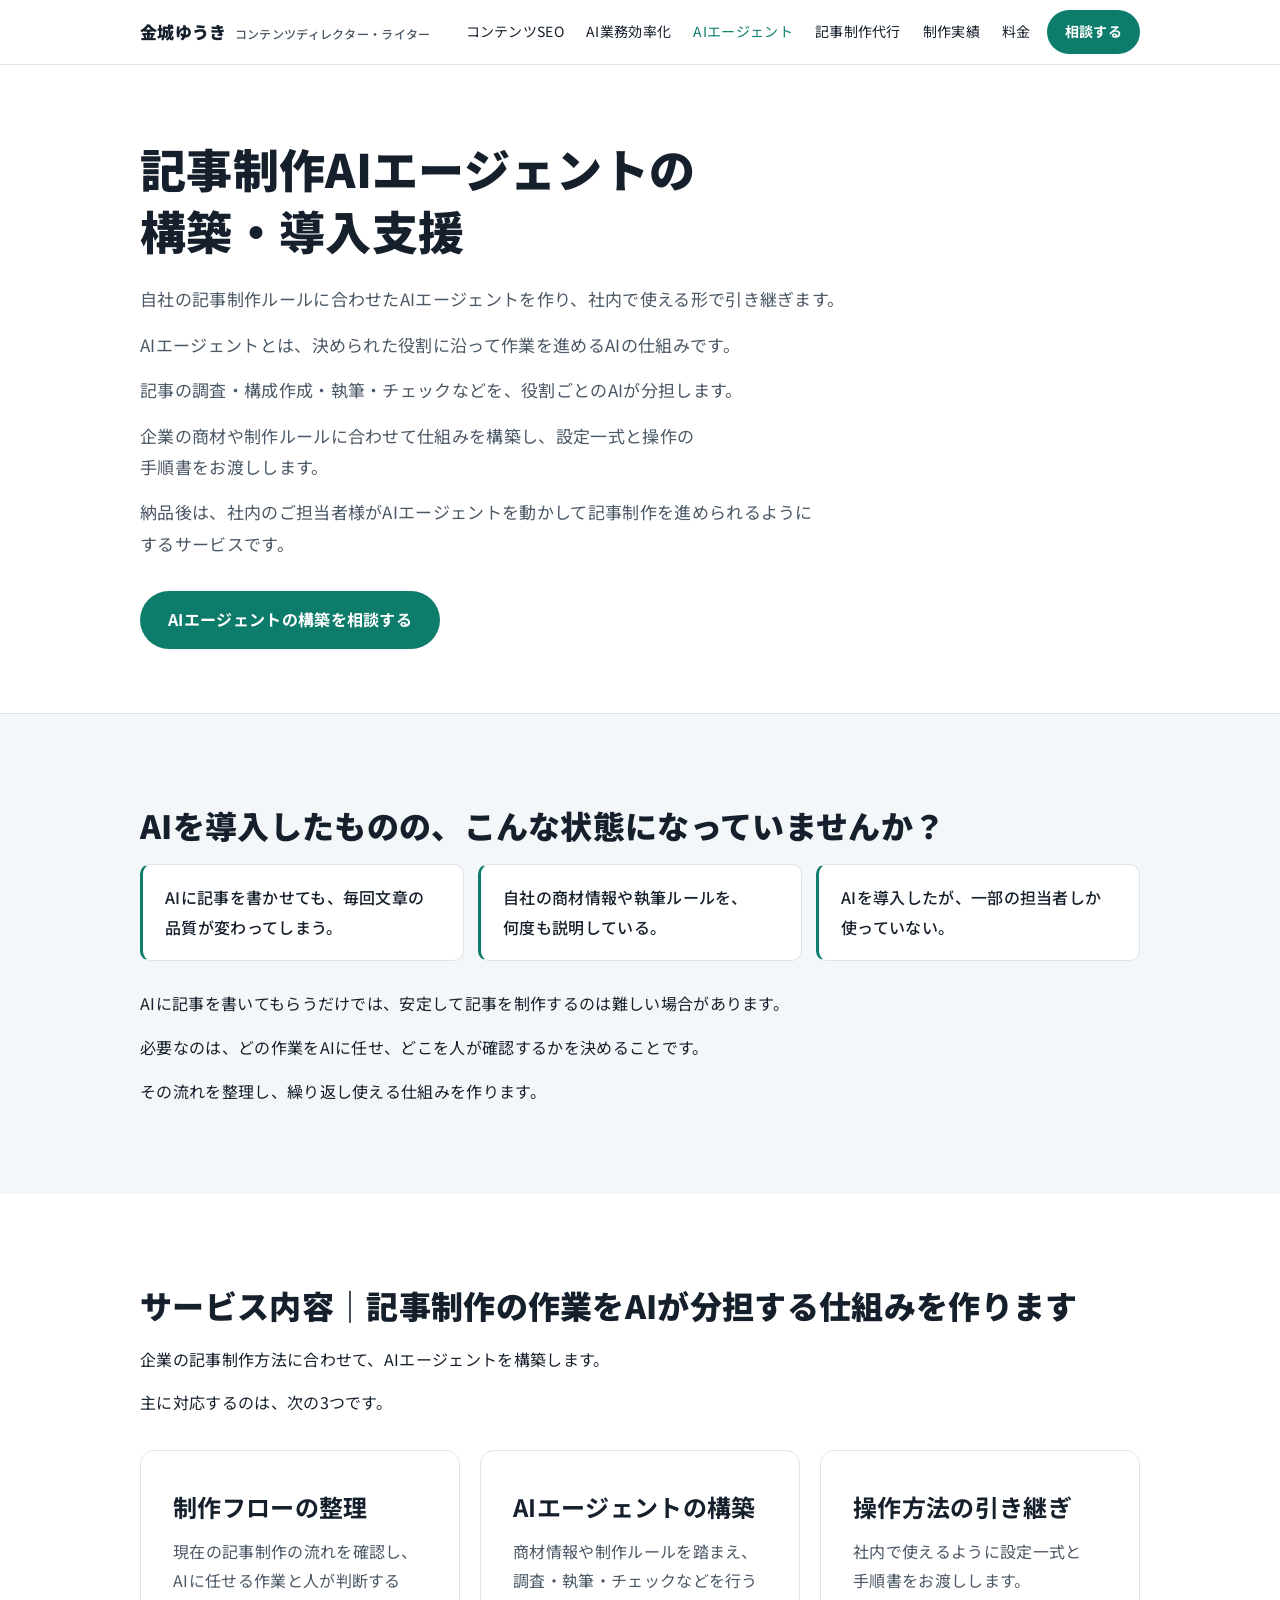
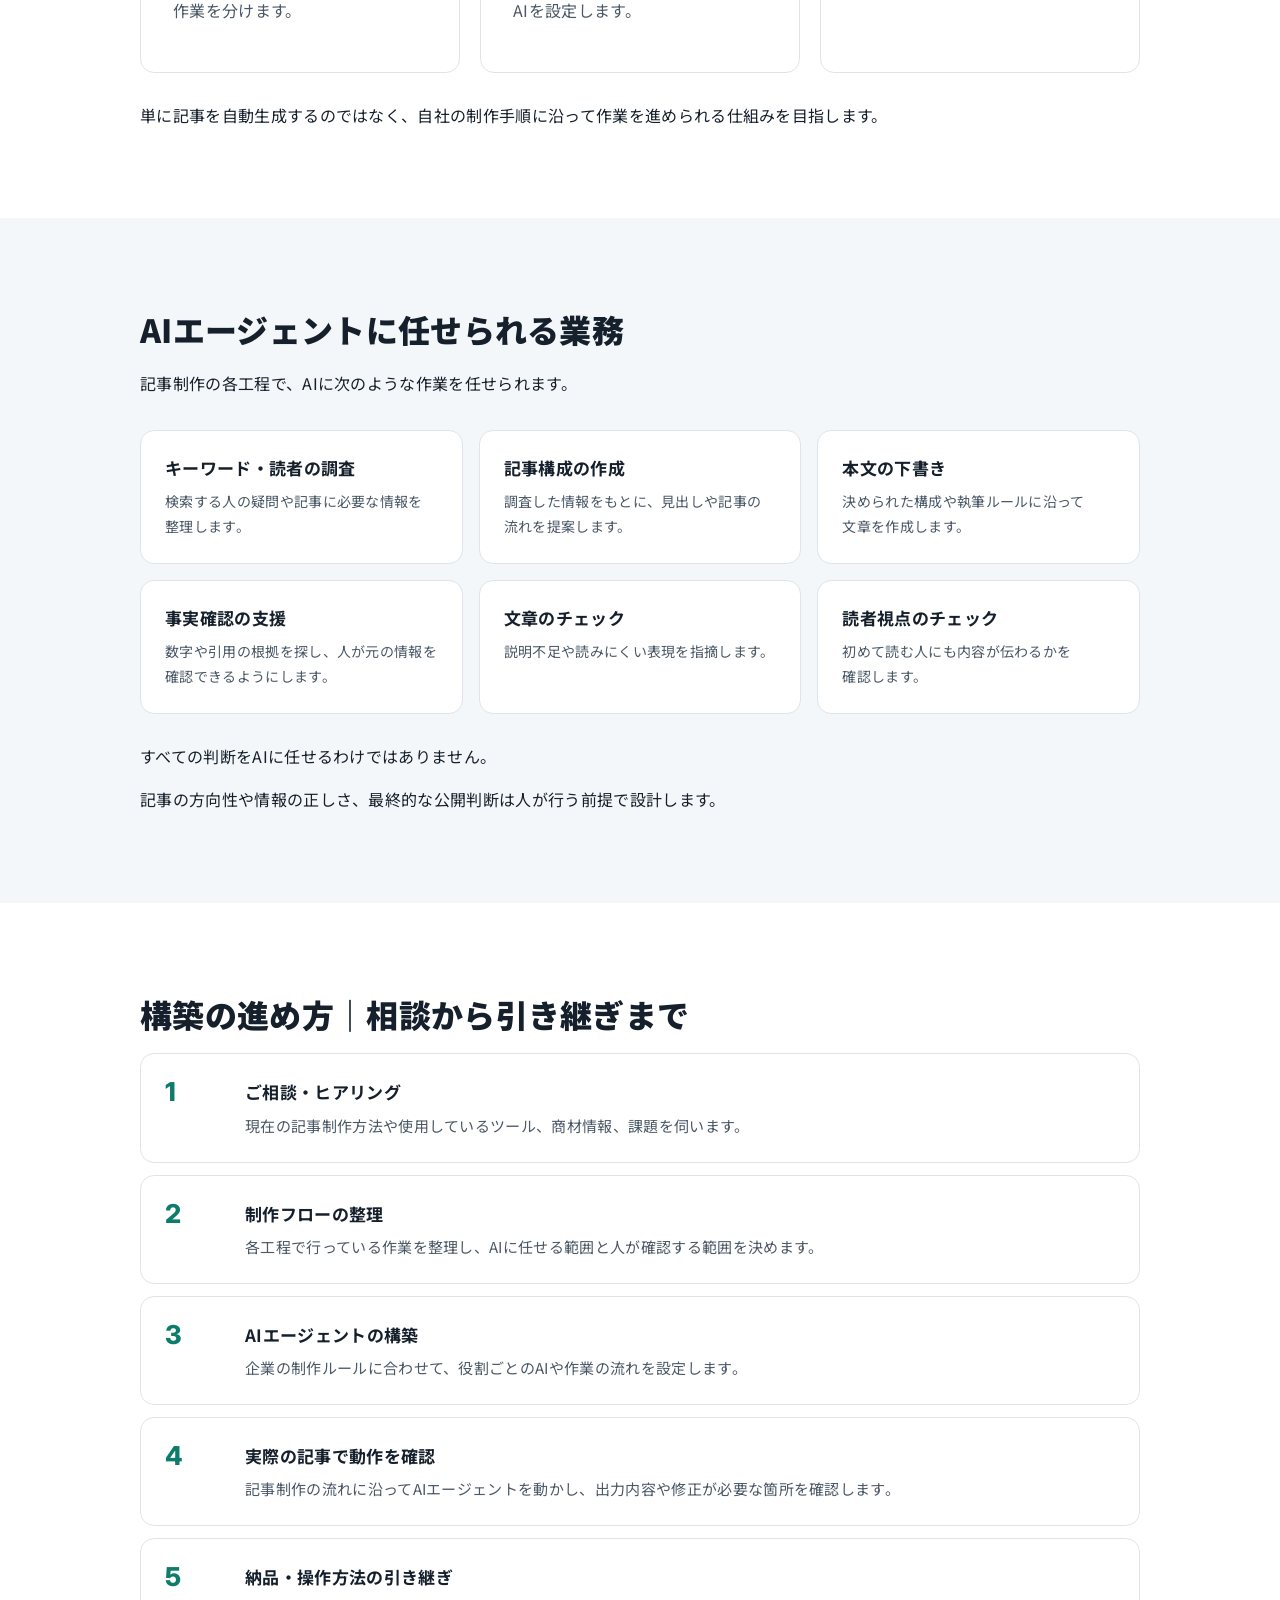
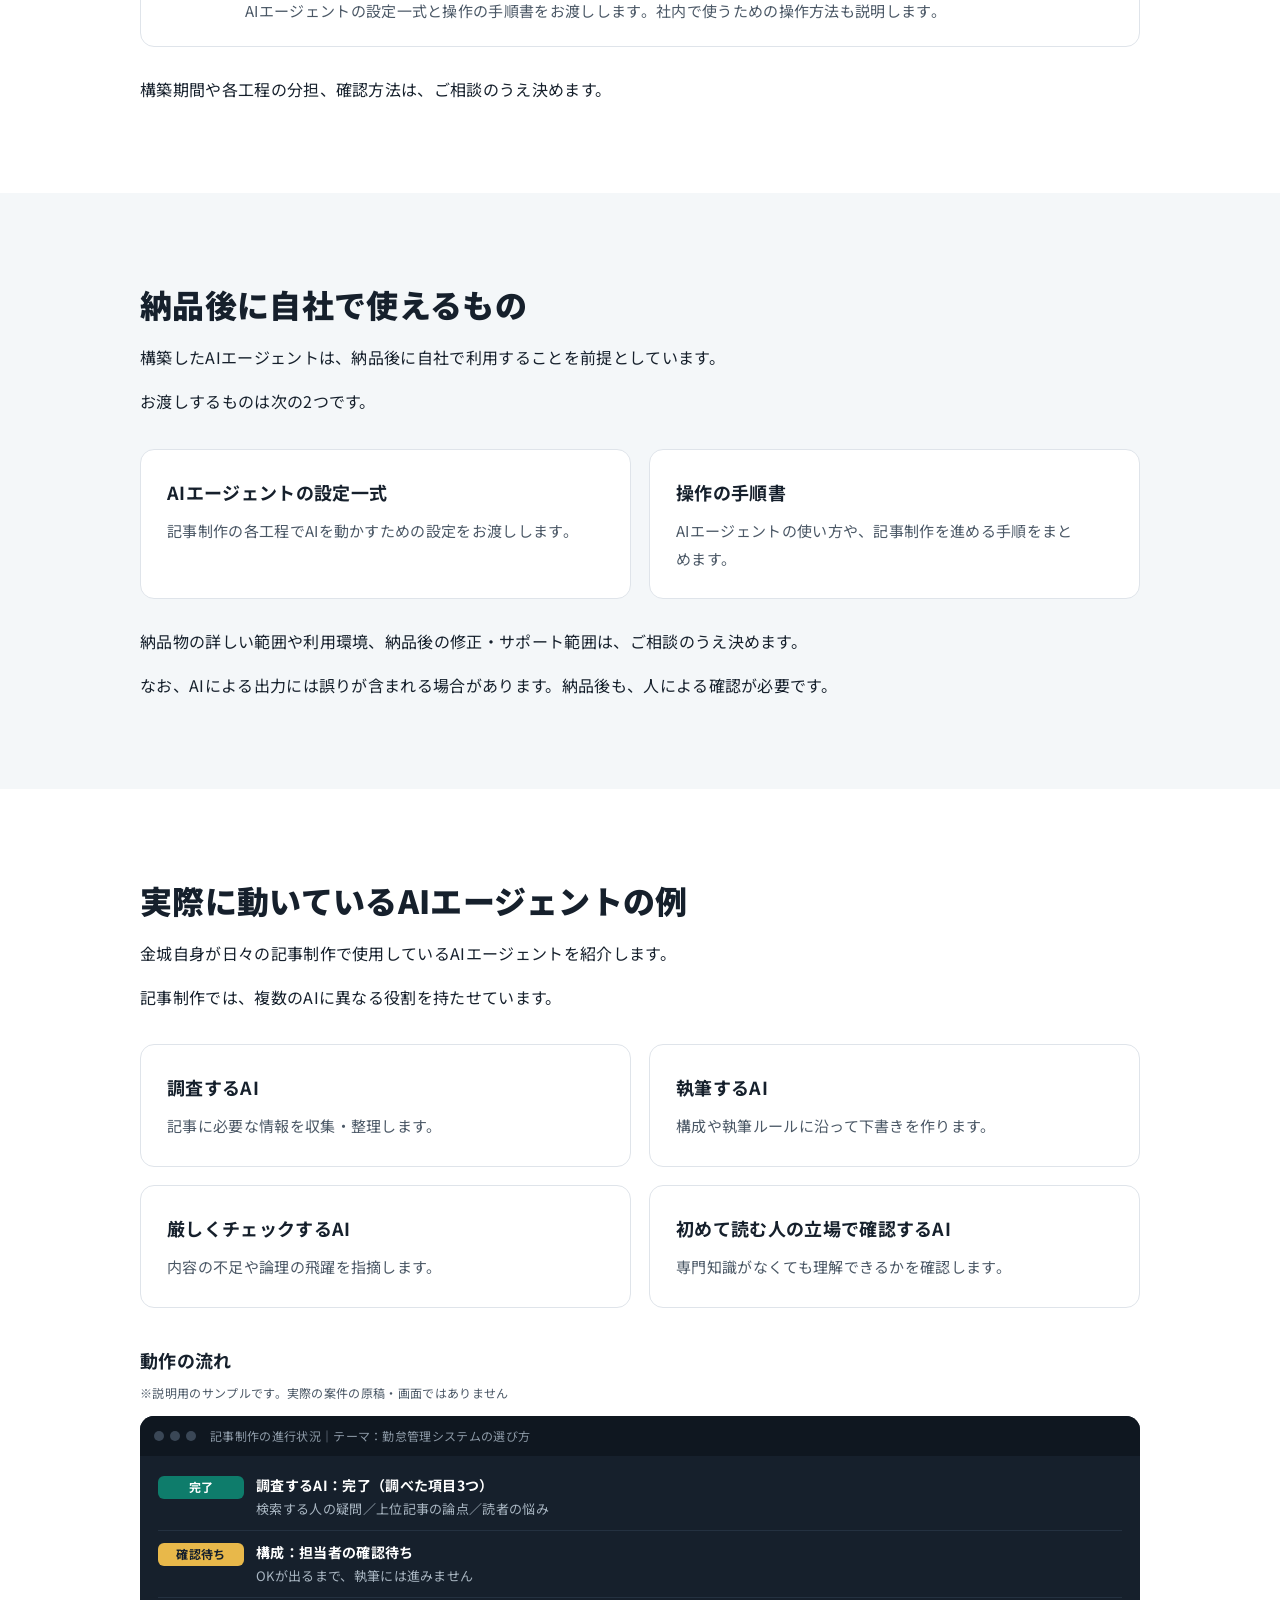
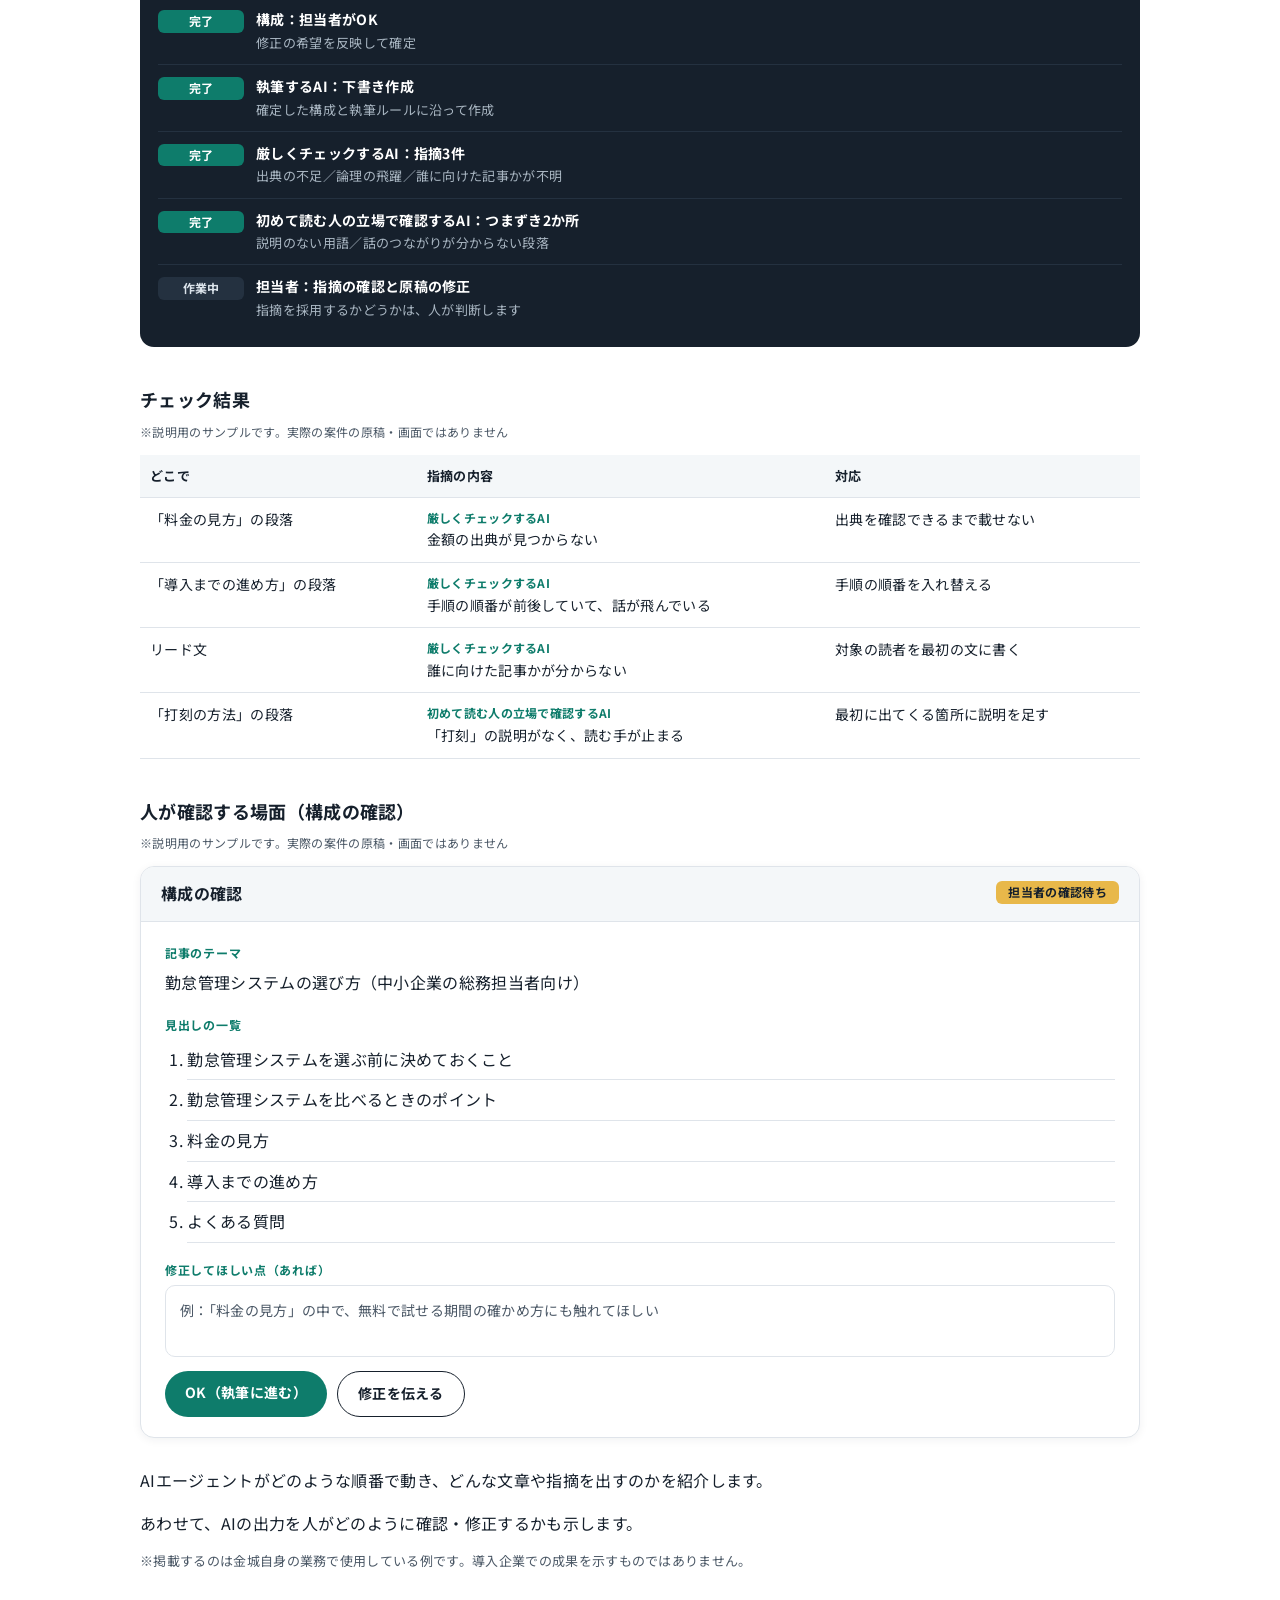
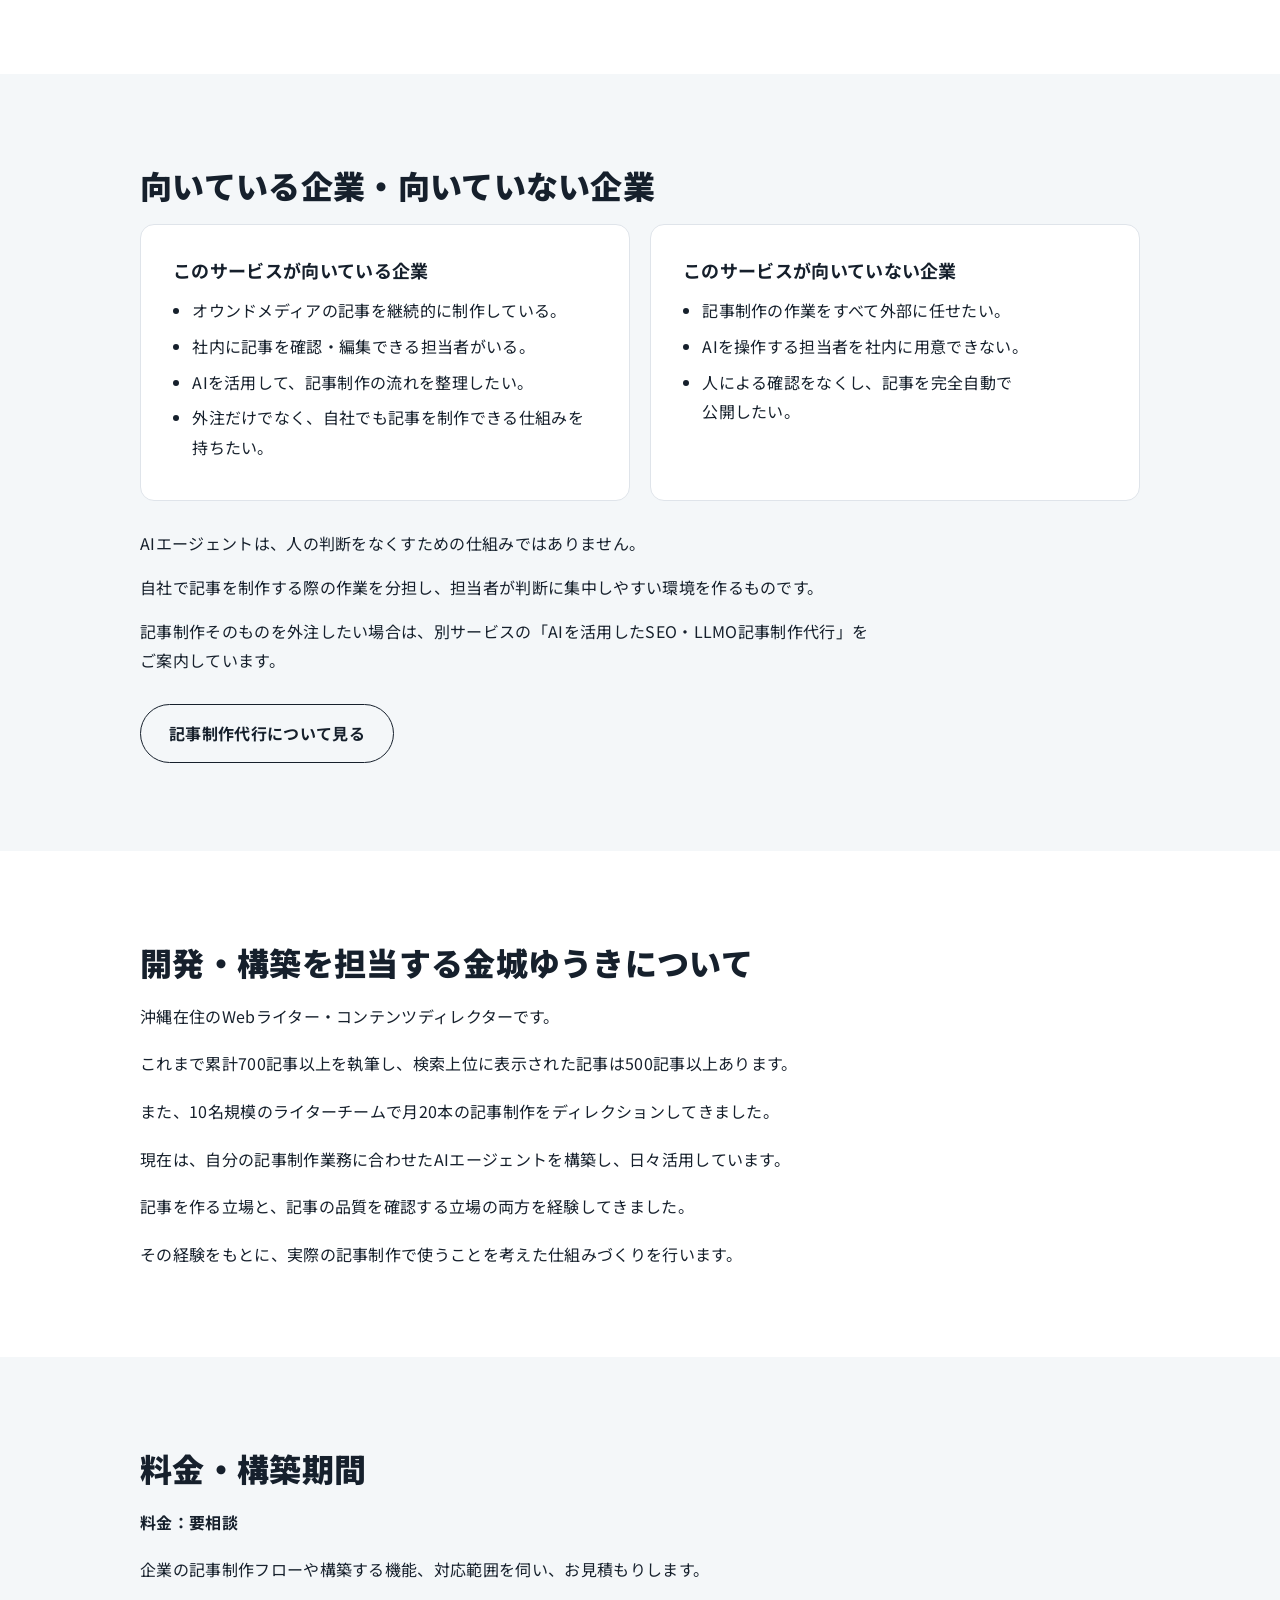
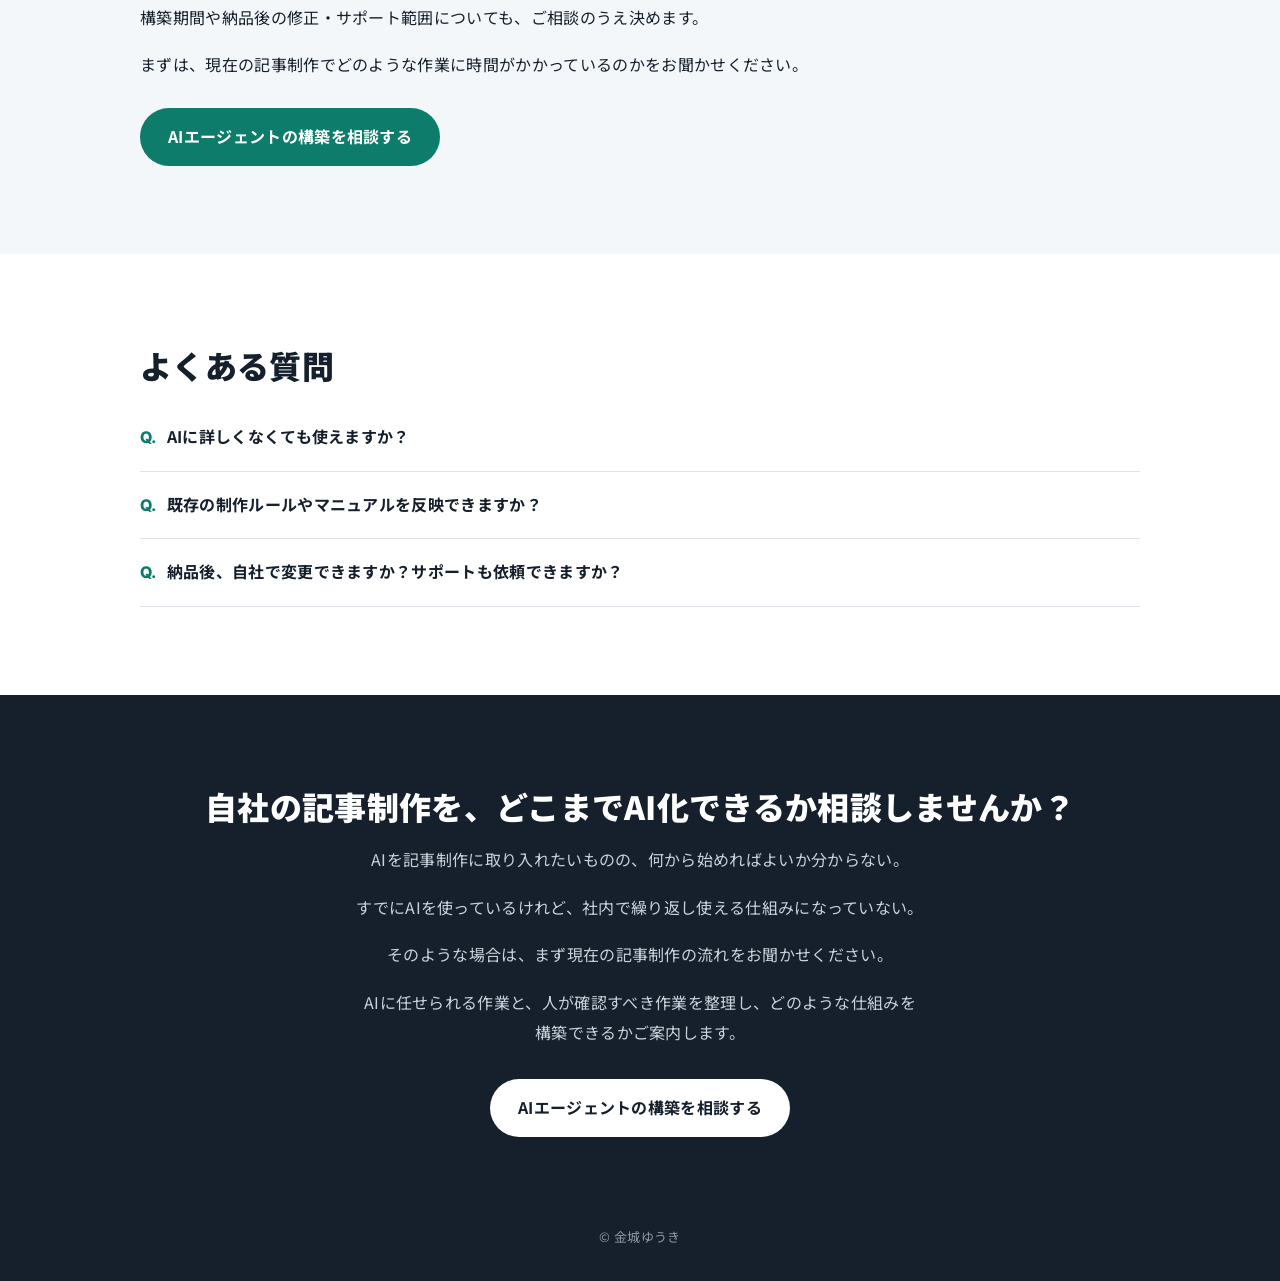
==== ai-agent.html @ 80f2edef "Add files via upload" ====
<!doctype html>
<html lang="ja">
<head>
<meta charset="utf-8">
<meta name="viewport" content="width=device-width, initial-scale=1">
<!-- 下書き（未公開）。既存ページからのリンクは張っていない。公開するときは下の noindex を外す -->
<!-- 本文の元原稿：_LP2本の本文_ChatGPT原稿_20261012.md の「LP②」 -->
<meta name="robots" content="noindex">
<title>記事制作AIエージェントの構築・導入支援｜金城ゆうき</title>
<meta name="description" content="自社の記事制作ルールに合わせたAIエージェントを作り、社内で使える形で引き継ぎます。">
<meta name="theme-color" content="#16202c">
<link rel="icon" href="data:image/svg+xml,%3Csvg xmlns=%22http://www.w3.org/2000/svg%22 viewBox=%220 0 64 64%22%3E%3Crect width=%2264%22 height=%2264%22 rx=%2214%22 fill=%22%2316202c%22/%3E%3Ctext x=%2232%22 y=%2243%22 font-size=%2230%22 font-family=%22sans-serif%22 font-weight=%22700%22 text-anchor=%22middle%22 fill=%22%23ffffff%22%3EYK%3C/text%3E%3C/svg%3E">
<link rel="preconnect" href="https://fonts.googleapis.com">
<link rel="preconnect" href="https://fonts.gstatic.com" crossorigin>
<link href="https://fonts.googleapis.com/css2?family=Noto+Sans+JP:wght@400;500;700;900&family=Inter:wght@600;800&display=swap" rel="stylesheet">
<link rel="stylesheet" href="style.css">
<style>
/* このページだけで使う最小限の追加（style.css は変更していない） */
.lp-hero h1{font-size:clamp(28px,4.2vw,46px)}
.lp-hero p.desc{margin-bottom:14px}
.lp-hero .cta-row{margin-top:32px}
.body-text{max-width:760px}
.body-text p{margin:0 0 18px}
.body-text p:last-child{margin-bottom:0}
.before{margin:0 0 14px;max-width:760px}
.before.last{margin-bottom:32px}
.after{margin:28px 0 0;max-width:760px}
.after + .after{margin-top:14px}
.sample-frame{margin-top:28px;border:2px dashed #b9c6c2;border-radius:var(--radius);background:#f2f5f4;color:#7c8c87;font-weight:700;text-align:center;padding:56px 20px}
.cta-row.gap{margin-top:28px}
/* 見本（説明用サンプル） */
.smp{margin-top:36px}
.smp-title{font-size:18px;margin:0 0 4px}
.smp-note{font-size:12px;color:var(--sub);margin:0 0 12px}
.term{background:#16202c;color:#dbe3ea;border-radius:var(--radius);overflow:hidden;font-size:14px;line-height:1.7}
.term-bar{display:flex;align-items:center;gap:6px;padding:10px 14px;background:#0f1720;color:#8c99a6;font-size:12px}
.term-bar i{width:10px;height:10px;border-radius:50%;background:#3a4756;display:inline-block}
.term-bar span{margin-left:8px;overflow-wrap:anywhere}
.term-body{list-style:none;margin:0;padding:8px 18px 16px}
.term-body li{display:grid;grid-template-columns:86px minmax(0,1fr);gap:4px 12px;padding:10px 0;border-bottom:1px solid #243140;overflow-wrap:anywhere}
.term-body li:last-child{border-bottom:0}
.st{font-size:12px;font-weight:700;border-radius:6px;text-align:center;align-self:start;line-height:1.9;margin-top:2px;background:#243140;color:#dbe3ea}
.st.done{background:#0e7c6b;color:#fff}
.st.wait{background:#e8b84a;color:#16202c}
.term-body b{color:#fff}
.term-body small{display:block;font-size:13px;color:#a9b6c2}
.smp-table{font-size:14px}
.smp-table th,.smp-table td{white-space:normal;font-weight:400;vertical-align:top;line-height:1.7;padding:10px 10px;overflow-wrap:anywhere}
.smp-table thead th{background:var(--soft);font-weight:700;color:var(--ink);font-size:13px}
.smp-table .who{display:block;font-size:12px;font-weight:700;color:var(--accent)}
.win{background:#fff;border:1px solid var(--line);border-radius:var(--radius);box-shadow:0 2px 10px rgba(22,32,44,.06);overflow:hidden}
.win-bar{padding:12px 20px;background:var(--soft);border-bottom:1px solid var(--line);font-weight:700;display:flex;flex-wrap:wrap;gap:6px 12px;align-items:center;justify-content:space-between}
.win-bar .st{padding:0 12px}
.win-body{padding:20px 24px;overflow-wrap:anywhere}
.win-body p{margin:0 0 10px}
.win-body .lbl{font-size:12px;font-weight:700;color:var(--accent);letter-spacing:.06em;margin:16px 0 4px}
.win-body .lbl:first-child{margin-top:0}
.win-body ol{margin:0;padding-left:1.4em}
.win-body ol li{padding:5px 0;border-bottom:1px solid var(--line)}
.fake-input{border:1.5px solid var(--line);border-radius:10px;padding:12px 14px;color:var(--sub);font-size:14px;min-height:72px;background:#fff}
.fake-btns{display:flex;flex-wrap:wrap;gap:10px;margin-top:14px}
.fake-btn{display:inline-block;border-radius:999px;padding:9px 20px;font-weight:700;font-size:14px;background:var(--accent);color:#fff}
.fake-btn.ghost{background:#fff;color:var(--ink);border:1.5px solid var(--ink)}
@media (max-width:700px){
  .term-body{padding:6px 14px 12px}
  .term-body li{grid-template-columns:74px minmax(0,1fr)}
  .win-body{padding:16px}
  .smp-table{font-size:13px}
  .smp-table th,.smp-table td{padding:8px 6px}
}
.fit h3{margin:0 0 12px;font-size:18px}
.fit ul{margin:0;padding-left:1.2em}
.fit li{margin-bottom:6px}
</style>
</head>
<body>

<header>
  <div class="wrap">
    <a class="logo" href="index.html">金城ゆうき<span>コンテンツディレクター・ライター</span></a>
    <nav>
      <a href="content-seo.html">コンテンツSEO</a>
      <a href="ai-efficiency.html">AI業務効率化</a>
      <a href="ai-agent.html" aria-current="page">AIエージェント</a>
      <a href="ai-writing.html">記事制作代行</a>
      <a class="m" href="works.html">制作実績</a>
      <a href="index.html#price">料金</a>
    </nav>
    <a class="btn small" href="contact.html">相談する</a>
  </div>
</header>

<main>
<section class="lp-hero">
  <div class="wrap">
    <h1>記事制作AIエージェントの<br><span class="ib">構築・導入支援</span></h1>
    <p class="desc">自社の記事制作ルールに合わせたAIエージェントを作り、社内で使える形で引き継ぎます。</p>
    <p class="desc">AIエージェントとは、決められた役割に沿って作業を進めるAIの仕組みです。</p>
    <p class="desc">記事の調査・構成作成・執筆・チェックなどを、役割ごとのAIが分担します。</p>
    <p class="desc">企業の商材や制作ルールに合わせて仕組みを構築し、設定一式と操作の手順書をお渡しします。</p>
    <p class="desc">納品後は、社内のご担当者様がAIエージェントを動かして記事制作を進められるようにするサービスです。</p>
    <div class="cta-row">
      <a class="btn" href="contact.html">AIエージェントの構築を相談する</a>
    </div>
  </div>
</section>

<section class="soft">
  <div class="wrap">
    <h2>AIを導入したものの、こんな状態になっていませんか？</h2>
    <div class="problems">
      <div class="problem"><p>AIに記事を書かせても、毎回文章の品質が変わってしまう。</p></div>
      <div class="problem"><p>自社の商材情報や執筆ルールを、何度も説明している。</p></div>
      <div class="problem"><p>AIを導入したが、一部の担当者しか使っていない。</p></div>
    </div>
    <p class="after">AIに記事を書いてもらうだけでは、安定して記事を制作するのは難しい場合があります。</p>
    <p class="after">必要なのは、どの作業をAIに任せ、どこを人が確認するかを決めることです。</p>
    <p class="after">その流れを整理し、繰り返し使える仕組みを作ります。</p>
  </div>
</section>

<section>
  <div class="wrap">
    <h2>サービス内容｜記事制作の作業をAIが分担する仕組みを作ります</h2>
    <p class="before">企業の記事制作方法に合わせて、AIエージェントを構築します。</p>
    <p class="before last">主に対応するのは、次の3つです。</p>
    <div class="pillars three">
      <div class="pillar"><h3>制作フローの整理</h3><p>現在の記事制作の流れを確認し、AIに任せる作業と人が判断する作業を分けます。</p></div>
      <div class="pillar"><h3>AIエージェントの構築</h3><p>商材情報や制作ルールを踏まえ、調査・執筆・チェックなどを行うAIを設定します。</p></div>
      <div class="pillar"><h3>操作方法の引き継ぎ</h3><p>社内で使えるように設定一式と手順書をお渡しします。</p></div>
    </div>
    <p class="after">単に記事を自動生成するのではなく、自社の制作手順に沿って作業を進められる仕組みを目指します。</p>
  </div>
</section>

<section class="soft">
  <div class="wrap">
    <h2>AIエージェントに任せられる業務</h2>
    <p class="before last">記事制作の各工程で、AIに次のような作業を任せられます。</p>
    <div class="menu">
      <div class="menu-item"><h3>キーワード・読者の調査</h3><p>検索する人の疑問や記事に必要な情報を整理します。</p></div>
      <div class="menu-item"><h3>記事構成の作成</h3><p>調査した情報をもとに、見出しや記事の流れを提案します。</p></div>
      <div class="menu-item"><h3>本文の下書き</h3><p>決められた構成や執筆ルールに沿って文章を作成します。</p></div>
      <div class="menu-item"><h3>事実確認の支援</h3><p>数字や引用の根拠を探し、人が元の情報を確認できるようにします。</p></div>
      <div class="menu-item"><h3>文章のチェック</h3><p>説明不足や読みにくい表現を指摘します。</p></div>
      <div class="menu-item"><h3>読者視点のチェック</h3><p>初めて読む人にも内容が伝わるかを確認します。</p></div>
    </div>
    <p class="after">すべての判断をAIに任せるわけではありません。</p>
    <p class="after">記事の方向性や情報の正しさ、最終的な公開判断は人が行う前提で設計します。</p>
  </div>
</section>

<section>
  <div class="wrap">
    <h2>構築の進め方｜相談から引き継ぎまで</h2>
    <ol class="process">
      <li><span class="no">1</span><div><h3>ご相談・ヒアリング</h3><p>現在の記事制作方法や使用しているツール、商材情報、課題を伺います。</p></div></li>
      <li><span class="no">2</span><div><h3>制作フローの整理</h3><p>各工程で行っている作業を整理し、AIに任せる範囲と人が確認する範囲を決めます。</p></div></li>
      <li><span class="no">3</span><div><h3>AIエージェントの構築</h3><p>企業の制作ルールに合わせて、役割ごとのAIや作業の流れを設定します。</p></div></li>
      <li><span class="no">4</span><div><h3>実際の記事で動作を確認</h3><p>記事制作の流れに沿ってAIエージェントを動かし、出力内容や修正が必要な箇所を確認します。</p></div></li>
      <li><span class="no">5</span><div><h3>納品・操作方法の引き継ぎ</h3><p>AIエージェントの設定一式と操作の手順書をお渡しします。社内で使うための操作方法も説明します。</p></div></li>
    </ol>
    <p class="after">構築期間や各工程の分担、確認方法は、ご相談のうえ決めます。</p>
  </div>
</section>

<section class="soft">
  <div class="wrap">
    <h2>納品後に自社で使えるもの</h2>
    <p class="before">構築したAIエージェントは、納品後に自社で利用することを前提としています。</p>
    <p class="before last">お渡しするものは次の2つです。</p>
    <div class="reasons">
      <div class="reason"><h3>AIエージェントの設定一式</h3><p>記事制作の各工程でAIを動かすための設定をお渡しします。</p></div>
      <div class="reason"><h3>操作の手順書</h3><p>AIエージェントの使い方や、記事制作を進める手順をまとめます。</p></div>
    </div>
    <p class="after">納品物の詳しい範囲や利用環境、納品後の修正・サポート範囲は、ご相談のうえ決めます。</p>
    <p class="after">なお、AIによる出力には誤りが含まれる場合があります。納品後も、人による確認が必要です。</p>
  </div>
</section>

<section>
  <div class="wrap">
    <h2>実際に動いているAIエージェントの例</h2>
    <p class="before">金城自身が日々の記事制作で使用しているAIエージェントを紹介します。</p>
    <p class="before last">記事制作では、複数のAIに異なる役割を持たせています。</p>
    <div class="reasons">
      <div class="reason"><h3>調査するAI</h3><p>記事に必要な情報を収集・整理します。</p></div>
      <div class="reason"><h3>執筆するAI</h3><p>構成や執筆ルールに沿って下書きを作ります。</p></div>
      <div class="reason"><h3>厳しくチェックするAI</h3><p>内容の不足や論理の飛躍を指摘します。</p></div>
      <div class="reason"><h3>初めて読む人の立場で確認するAI</h3><p>専門知識がなくても理解できるかを確認します。</p></div>
    </div>
    <!-- サンプル：後で実物に差し替え -->
    <div class="smp">
      <h3 class="smp-title">動作の流れ</h3>
      <p class="smp-note">※説明用のサンプルです。実際の案件の原稿・画面ではありません</p>
      <div class="term">
        <div class="term-bar"><i></i><i></i><i></i><span>記事制作の進行状況｜テーマ：勤怠管理システムの選び方</span></div>
        <ul class="term-body">
          <li><span class="st done">完了</span><div><b>調査するAI：完了（調べた項目3つ）</b><small>検索する人の疑問／上位記事の論点／読者の悩み</small></div></li>
          <li><span class="st wait">確認待ち</span><div><b>構成：担当者の確認待ち</b><small>OKが出るまで、執筆には進みません</small></div></li>
          <li><span class="st done">完了</span><div><b>構成：担当者がOK</b><small>修正の希望を反映して確定</small></div></li>
          <li><span class="st done">完了</span><div><b>執筆するAI：下書き作成</b><small>確定した構成と執筆ルールに沿って作成</small></div></li>
          <li><span class="st done">完了</span><div><b>厳しくチェックするAI：指摘3件</b><small>出典の不足／論理の飛躍／誰に向けた記事かが不明</small></div></li>
          <li><span class="st done">完了</span><div><b>初めて読む人の立場で確認するAI：つまずき2か所</b><small>説明のない用語／話のつながりが分からない段落</small></div></li>
          <li><span class="st">作業中</span><div><b>担当者：指摘の確認と原稿の修正</b><small>指摘を採用するかどうかは、人が判断します</small></div></li>
        </ul>
      </div>
    </div>

    <!-- サンプル：後で実物に差し替え -->
    <div class="smp">
      <h3 class="smp-title">チェック結果</h3>
      <p class="smp-note">※説明用のサンプルです。実際の案件の原稿・画面ではありません</p>
      <div class="table-wrap">
        <table class="smp-table">
          <thead>
            <tr><th>どこで</th><th>指摘の内容</th><th>対応</th></tr>
          </thead>
          <tbody>
            <tr><td>「料金の見方」の段落</td><td><span class="who">厳しくチェックするAI</span>金額の出典が見つからない</td><td>出典を確認できるまで載せない</td></tr>
            <tr><td>「導入までの進め方」の段落</td><td><span class="who">厳しくチェックするAI</span>手順の順番が前後していて、話が飛んでいる</td><td>手順の順番を入れ替える</td></tr>
            <tr><td>リード文</td><td><span class="who">厳しくチェックするAI</span>誰に向けた記事かが分からない</td><td>対象の読者を最初の文に書く</td></tr>
            <tr><td>「打刻の方法」の段落</td><td><span class="who">初めて読む人の立場で確認するAI</span>「打刻」の説明がなく、読む手が止まる</td><td>最初に出てくる箇所に説明を足す</td></tr>
          </tbody>
        </table>
      </div>
    </div>

    <!-- サンプル：後で実物に差し替え -->
    <div class="smp">
      <h3 class="smp-title">人が確認する場面（構成の確認）</h3>
      <p class="smp-note">※説明用のサンプルです。実際の案件の原稿・画面ではありません</p>
      <div class="win">
        <div class="win-bar"><span>構成の確認</span><span class="st wait">担当者の確認待ち</span></div>
        <div class="win-body">
          <p class="lbl">記事のテーマ</p>
          <p>勤怠管理システムの選び方（中小企業の総務担当者向け）</p>
          <p class="lbl">見出しの一覧</p>
          <ol>
            <li>勤怠管理システムを選ぶ前に決めておくこと</li>
            <li>勤怠管理システムを比べるときのポイント</li>
            <li>料金の見方</li>
            <li>導入までの進め方</li>
            <li>よくある質問</li>
          </ol>
          <p class="lbl">修正してほしい点（あれば）</p>
          <div class="fake-input">例：「料金の見方」の中で、無料で試せる期間の確かめ方にも触れてほしい</div>
          <div class="fake-btns">
            <span class="fake-btn">OK（執筆に進む）</span>
            <span class="fake-btn ghost">修正を伝える</span>
          </div>
        </div>
      </div>
    </div>
    <p class="after">AIエージェントがどのような順番で動き、どんな文章や指摘を出すのかを紹介します。</p>
    <p class="after">あわせて、AIの出力を人がどのように確認・修正するかも示します。</p>
    <p class="note">※掲載するのは金城自身の業務で使用している例です。導入企業での成果を示すものではありません。</p>
  </div>
</section>

<section class="soft">
  <div class="wrap">
    <h2>向いている企業・向いていない企業</h2>
    <div class="pillars">
      <div class="pillar fit">
        <h3>このサービスが向いている企業</h3>
        <ul>
          <li>オウンドメディアの記事を継続的に制作している。</li>
          <li>社内に記事を確認・編集できる担当者がいる。</li>
          <li>AIを活用して、記事制作の流れを整理したい。</li>
          <li>外注だけでなく、自社でも記事を制作できる仕組みを持ちたい。</li>
        </ul>
      </div>
      <div class="pillar fit">
        <h3>このサービスが向いていない企業</h3>
        <ul>
          <li>記事制作の作業をすべて外部に任せたい。</li>
          <li>AIを操作する担当者を社内に用意できない。</li>
          <li>人による確認をなくし、記事を完全自動で公開したい。</li>
        </ul>
      </div>
    </div>
    <p class="after">AIエージェントは、人の判断をなくすための仕組みではありません。</p>
    <p class="after">自社で記事を制作する際の作業を分担し、担当者が判断に集中しやすい環境を作るものです。</p>
    <p class="after">記事制作そのものを外注したい場合は、別サービスの「AIを活用したSEO・LLMO記事制作代行」をご案内しています。</p>
    <div class="cta-row gap">
      <a class="btn ghost" href="ai-writing.html">記事制作代行について見る</a>
    </div>
  </div>
</section>

<section>
  <div class="wrap">
    <h2>開発・構築を担当する金城ゆうきについて</h2>
    <div class="body-text">
      <p>沖縄在住のWebライター・コンテンツディレクターです。</p>
      <p>これまで累計700記事以上を執筆し、検索上位に表示された記事は500記事以上あります。</p>
      <p>また、10名規模のライターチームで月20本の記事制作をディレクションしてきました。</p>
      <p>現在は、自分の記事制作業務に合わせたAIエージェントを構築し、日々活用しています。</p>
      <p>記事を作る立場と、記事の品質を確認する立場の両方を経験してきました。</p>
      <p>その経験をもとに、実際の記事制作で使うことを考えた仕組みづくりを行います。</p>
    </div>
  </div>
</section>

<section class="soft">
  <div class="wrap">
    <h2>料金・構築期間</h2>
    <div class="body-text">
      <p><b>料金：要相談</b></p>
      <p>企業の記事制作フローや構築する機能、対応範囲を伺い、お見積もりします。</p>
      <p>構築期間や納品後の修正・サポート範囲についても、ご相談のうえ決めます。</p>
      <p>まずは、現在の記事制作でどのような作業に時間がかかっているのかをお聞かせください。</p>
    </div>
    <div class="cta-row gap">
      <a class="btn" href="contact.html">AIエージェントの構築を相談する</a>
    </div>
  </div>
</section>

<!-- 「Q.」は style.css が質問の前に自動で表示する -->
<section>
  <div class="wrap">
    <h2>よくある質問</h2>
    <details class="faq">
      <summary>AIに詳しくなくても使えますか？</summary>
      <p>AIに詳しくないご担当者様にも使い方が分かるよう、操作の手順書をお渡しします。必要な操作や利用環境については、構築前にご説明します。</p>
    </details>
    <details class="faq">
      <summary>既存の制作ルールやマニュアルを反映できますか？</summary>
      <p>既存の制作ルールや商材情報を伺い、AIエージェントの設定に反映することを想定しています。反映できる内容や方法は、資料や利用環境を確認したうえでご案内します。</p>
    </details>
    <details class="faq">
      <summary>納品後、自社で変更できますか？サポートも依頼できますか？</summary>
      <p>自社で使うことを前提に、AIエージェントの設定一式と操作の手順書をお渡しします。納品後に変更できる範囲や、追加修正・サポートの内容は、ご相談のうえ決めます。</p>
    </details>
  </div>
</section>

<section class="contact">
  <div class="wrap">
    <h2>自社の記事制作を、どこまでAI化できるか相談しませんか？</h2>
    <p style="margin-bottom:18px">AIを記事制作に取り入れたいものの、何から始めればよいか分からない。</p>
    <p style="margin-bottom:18px">すでにAIを使っているけれど、社内で繰り返し使える仕組みになっていない。</p>
    <p style="margin-bottom:18px">そのような場合は、まず現在の記事制作の流れをお聞かせください。</p>
    <p>AIに任せられる作業と、人が確認すべき作業を整理し、どのような仕組みを構築できるかご案内します。</p>
    <div class="cta-row">
      <a class="btn" href="contact.html">AIエージェントの構築を相談する</a>
    </div>
  </div>
</section>
</main>

<footer>
  <div class="wrap">© 金城ゆうき</div>
</footer>
</body>
</html>
---- style.css ----
:root{
  --ink:#16202c;
  --sub:#4b5866;
  --line:#dfe4ea;
  --bg:#ffffff;
  --soft:#f4f7f9;
  --accent:#0e7c6b;
  --accent-soft:#e3f3ef;
  --radius:14px;
}
*{box-sizing:border-box}
html{scroll-behavior:smooth}
body{
  margin:0;background:var(--bg);color:var(--ink);
  font-family:"Noto Sans JP","Hiragino Sans","Yu Gothic UI",Meiryo,sans-serif;
  font-size:16px;line-height:1.85;letter-spacing:.02em;
}
a{color:var(--accent)}
img{max-width:100%}
.wrap{max-width:1040px;margin:0 auto;padding-inline:20px}
section{padding-block:88px;scroll-margin-top:64px}
section.soft{background:var(--soft)}
h1,h2,h3,p,li,dd,dt,summary,figcaption,blockquote{word-break:auto-phrase}
.lead,.desc{text-wrap:pretty}
h2,.case h3,.page-hero h1{text-wrap:balance}
.eyebrow{
  font-family:Inter,sans-serif;font-weight:800;font-size:13px;letter-spacing:.14em;
  color:var(--accent);text-transform:uppercase;margin:0 0 10px;
}
h2{font-size:clamp(24px,3.4vw,32px);line-height:1.45;margin:0 0 16px;font-weight:900}
.lead{color:var(--sub);margin:0 0 40px;max-width:760px}

/* header */
header{
  position:sticky;top:0;z-index:10;background:rgba(255,255,255,.92);
  backdrop-filter:blur(8px);border-bottom:1px solid var(--line);
}
header .wrap{display:flex;align-items:center;justify-content:space-between;height:64px;gap:16px}
.logo{font-weight:900;font-size:17px;color:var(--ink);text-decoration:none;white-space:nowrap}
.logo span{color:var(--sub);font-weight:500;font-size:12px;margin-left:8px}
nav{display:flex;gap:22px;font-size:14px;margin-left:auto}
nav a{color:var(--ink);text-decoration:none;white-space:nowrap}
nav a:hover,nav a[aria-current="page"]{color:var(--accent)}
.btn{
  display:inline-block;background:var(--accent);color:#fff;text-decoration:none;border:0;cursor:pointer;
  font:inherit;font-weight:700;padding:14px 28px;border-radius:999px;transition:opacity .2s;
}
.btn:hover{opacity:.85}
.btn.ghost{background:transparent;color:var(--ink);border:1.5px solid var(--ink)}
.btn.small{padding:9px 18px;font-size:14px;white-space:nowrap}
.cta-row{display:flex;flex-wrap:wrap;gap:14px}

/* hero */
.hero{padding-block:80px 72px}
.hero .name{font-weight:700;color:var(--accent);margin:0 0 12px;font-size:15px}
.hero h1{font-size:clamp(28px,4.4vw,48px);line-height:1.4;margin:0 0 22px;font-weight:900;letter-spacing:.01em;text-wrap:balance}
.ib{display:inline-block}
.hero p.desc{color:var(--sub);max-width:700px;margin:0 0 36px;font-size:17px}
.stats{
  display:grid;grid-template-columns:repeat(4,minmax(0,1fr));gap:1px;background:var(--line);
  border:1px solid var(--line);border-radius:var(--radius);overflow:hidden;margin-top:56px;
}
.stat{background:#fff;padding:26px 20px}
.stat .num{font-family:Inter,"Noto Sans JP",sans-serif;font-weight:800;font-size:clamp(28px,3.6vw,38px);line-height:1.2}
.stat .num small{font-size:.5em;font-weight:700;margin-left:2px}
.stat .cap{font-size:13px;color:var(--sub);line-height:1.6;margin-top:8px}

/* sub page hero */
.page-hero{padding-block:64px 40px;border-bottom:1px solid var(--line)}
.page-hero h1{font-size:clamp(28px,4vw,42px);line-height:1.4;margin:0 0 14px;font-weight:900}
.page-hero .lead{margin-bottom:0}
.chips{display:flex;flex-wrap:wrap;gap:8px;margin-top:28px}
.chips a{border:1.5px solid var(--line);background:#fff;color:var(--ink);border-radius:999px;padding:7px 16px;font-size:14px;text-decoration:none}
.chips a:hover{border-color:var(--accent);color:var(--accent)}

/* problems */
.problems{display:grid;grid-template-columns:repeat(auto-fit,minmax(300px,1fr));gap:14px}
.problem{background:#fff;border:1px solid var(--line);border-left:3px solid var(--accent);border-radius:10px;padding:18px 22px}
.problem p{margin:0;font-weight:500}

/* pillars */
.pillars{display:grid;grid-template-columns:repeat(2,minmax(0,1fr));gap:20px}
.pillar{background:#fff;border:1px solid var(--line);border-radius:var(--radius);padding:32px}
.pillar .no{font-family:Inter,sans-serif;font-weight:800;color:var(--accent);font-size:14px;letter-spacing:.1em}
.pillar h3{font-size:clamp(20px,2.4vw,24px);line-height:1.5;margin:6px 0 12px}
.pillar p{margin:0 0 14px;color:var(--sub)}
.pillar ul{margin:0;padding-left:1.2em}
.pillar li{margin-bottom:6px}
.subservices{display:grid;grid-template-columns:repeat(4,minmax(0,1fr));gap:14px;margin-top:20px}
.subservice{background:#fff;border:1px solid var(--line);border-radius:10px;padding:20px}
.subservice h4{margin:0 0 6px;font-size:16px}
.subservice p{margin:0;color:var(--sub);font-size:14px;line-height:1.75}

/* cases */
.cases{display:grid;gap:22px}
.case{border:1px solid var(--line);border-radius:var(--radius);padding:30px;background:#fff}
.tag{display:inline-block;font-size:12px;font-weight:700;color:var(--accent);background:var(--accent-soft);padding:3px 10px;border-radius:999px;margin-bottom:10px}
.case h3{font-size:clamp(19px,2.4vw,23px);line-height:1.5;margin:0 0 18px}
.case dl{display:grid;grid-template-columns:repeat(3,minmax(0,1fr));gap:18px;margin:0}
.case dt{font-size:12px;font-weight:700;color:var(--sub);letter-spacing:.08em;margin-bottom:6px}
.case dd{margin:0;font-size:15px;line-height:1.75}
.case dd.result{font-weight:700}
.case .link{margin:18px 0 0;font-size:14px}

/* flow */
.flow{display:grid;grid-template-columns:repeat(3,minmax(0,1fr));gap:16px}
.step{background:#fff;border:1px solid var(--line);border-radius:var(--radius);padding:24px;display:flex;flex-direction:column}
.step .no{font-family:Inter,sans-serif;font-weight:800;font-size:28px;color:var(--accent);line-height:1}
.step h3{margin:10px 0 14px;font-size:18px}
.step dl{margin:0;display:grid;gap:10px}
.step dt{display:inline-block;font-size:12px;font-weight:700;padding:2px 9px;border-radius:6px;margin-bottom:4px}
.step dt.ai{background:var(--accent-soft);color:var(--accent)}
.step dt.human{background:#eef1f4;color:var(--ink)}
.step dd{margin:0;font-size:14px;color:var(--sub);line-height:1.75}
.proof{display:grid;grid-template-columns:repeat(3,minmax(0,1fr));gap:1px;background:var(--line);border:1px solid var(--line);border-radius:var(--radius);overflow:hidden;margin-top:28px}
.proof div{background:#fff;padding:20px;text-align:center}
.proof b{display:block;font-family:Inter,"Noto Sans JP",sans-serif;font-size:30px;line-height:1.2}
.proof span{font-size:13px;color:var(--sub)}
.callout{margin-top:28px;background:var(--ink);color:#fff;border-radius:var(--radius);padding:32px;display:flex;gap:24px;align-items:center;justify-content:space-between;flex-wrap:wrap}
.callout h3{margin:0 0 6px;font-size:20px}
.callout p{margin:0;color:#c9d2db;max-width:640px}
.callout .btn{background:#fff;color:var(--ink)}

/* reasons */
.reasons{display:grid;grid-template-columns:repeat(2,minmax(0,1fr));gap:18px}
.reason{background:#fff;border:1px solid var(--line);border-radius:var(--radius);padding:26px}
.reason h3{margin:0 0 8px;font-size:18px}
.reason p{margin:0;color:var(--sub);font-size:15px}

/* work cards */
.work-cards{display:grid;grid-template-columns:repeat(3,minmax(0,1fr));gap:16px}
.work-card{display:flex;flex-direction:column;background:#fff;border:1px solid var(--line);border-radius:var(--radius);padding:22px;color:var(--ink);text-decoration:none;transition:border-color .2s}
.work-card:hover{border-color:var(--accent)}
.work-card .title{font-weight:700;line-height:1.65;margin:0 0 12px;flex:1}
.work-card .media{font-size:12px;color:var(--sub)}
.more{margin-top:26px;text-align:center}

/* voices */
.voices{display:grid;grid-template-columns:repeat(3,minmax(0,1fr));gap:18px}
.voice{background:#fff;border:1px solid var(--line);border-radius:var(--radius);padding:26px;margin:0}
.voice blockquote{margin:0 0 14px;font-size:15px}
.voice figcaption{font-size:13px;font-weight:700;color:var(--sub)}

/* profile & price */
.two{display:grid;grid-template-columns:minmax(0,1fr) minmax(0,1fr);gap:40px}
.timeline{list-style:none;padding:0;margin:0;border-left:2px solid var(--line)}
.timeline li{padding:0 0 18px 20px;position:relative}
.timeline li::before{content:"";position:absolute;left:-7px;top:10px;width:12px;height:12px;border-radius:50%;background:#fff;border:2px solid var(--accent)}
.timeline b{display:block;font-size:13px;color:var(--accent)}
.table-wrap{overflow-x:auto}
table{width:100%;border-collapse:collapse;font-size:15px;background:#fff}
th,td{text-align:left;padding:12px 14px;border-bottom:1px solid var(--line)}
th{font-weight:500;color:var(--sub)}
td{font-weight:700;white-space:nowrap}
.note{font-size:13px;color:var(--sub);margin-top:10px}

/* faq */
details.faq{border-bottom:1px solid var(--line);padding:18px 0}
details.faq summary{font-weight:700;cursor:pointer;list-style:none}
details.faq summary::-webkit-details-marker{display:none}
details.faq summary::before{content:"Q.";color:var(--accent);font-family:Inter,sans-serif;font-weight:800;margin-right:10px}
details.faq p{margin:10px 0 0;color:var(--sub)}

/* works page */
.group{margin-bottom:56px}
.group:last-child{margin-bottom:0}
.group > h3{font-size:clamp(19px,2.4vw,22px);margin:0 0 6px}
.group > p.gl{color:var(--sub);margin:0 0 18px;font-size:15px}
details.theme{background:#fff;border:1px solid var(--line);border-radius:var(--radius);margin-bottom:12px;overflow:hidden}
details.theme summary{cursor:pointer;list-style:none;padding:18px 22px;display:flex;justify-content:space-between;align-items:center;gap:12px}
details.theme summary::-webkit-details-marker{display:none}
details.theme summary b{font-size:16px}
details.theme summary .count{flex:none;font-size:13px;color:var(--sub)}
details.theme summary .count::after{content:"＋";margin-left:10px;color:var(--accent);font-weight:700}
details.theme[open] summary .count::after{content:"－"}
details.theme .desc-line{margin:0;padding:0 22px 12px;color:var(--sub);font-size:14px}
.article-list{list-style:none;margin:0;padding:0 22px 18px;display:grid;gap:8px}
.article-list a{display:flex;gap:12px;justify-content:space-between;align-items:center;padding:12px 16px;border:1px solid var(--line);border-radius:10px;color:var(--ink);text-decoration:none;font-size:15px;line-height:1.65;transition:border-color .2s}
.article-list a:hover{border-color:var(--accent)}
.kind{flex:none;font-size:11px;font-weight:700;color:var(--sub);background:#eef1f4;border-radius:6px;padding:2px 8px}
.achv{list-style:none;margin:0;padding:0;display:grid;gap:12px}
.achv li{background:#fff;border:1px solid var(--line);border-radius:12px;padding:18px 22px}
.achv li b{display:block;margin-bottom:4px}
.achv li span{color:var(--sub);font-size:15px}
.achv li a{font-size:14px}

/* contact form */
.form{max-width:720px;display:grid;gap:22px}
.field label{display:block;font-weight:700;margin-bottom:8px}
.field label .req{font-size:12px;color:#fff;background:var(--accent);border-radius:4px;padding:1px 6px;margin-left:8px;vertical-align:2px}
.field input,.field textarea{width:100%;font:inherit;color:var(--ink);background:#fff;border:1.5px solid var(--line);border-radius:10px;padding:12px 14px}
.field input:focus,.field textarea:focus{outline:none;border-color:var(--accent);box-shadow:0 0 0 3px var(--accent-soft)}
.field textarea{min-height:220px;resize:vertical}
.field .hint{font-size:13px;color:var(--sub);margin:6px 0 0}
.presets{display:flex;flex-wrap:wrap;gap:8px;margin-bottom:10px}
.presets button{font:inherit;font-size:13px;background:#fff;border:1.5px solid var(--line);border-radius:999px;padding:6px 14px;cursor:pointer;color:var(--ink)}
.presets button:hover{border-color:var(--accent);color:var(--accent)}
.hp{position:absolute;left:-9999px;width:1px;height:1px;overflow:hidden}
.form-status{border-radius:10px;padding:16px 18px;font-weight:500}
.form-status.ok{background:var(--accent-soft);color:var(--accent)}
.form-status.err{background:#fdecec;color:#a02525}

/* contact band & footer */
.contact{background:var(--ink);color:#fff;text-align:center}
.contact h2{color:#fff}
.contact p{color:#c9d2db;margin:0 auto 32px;max-width:620px}
.contact .btn{background:#fff;color:var(--ink)}
.contact .btn.ghost{background:transparent;color:#fff;border-color:#fff}
.contact .cta-row{justify-content:center}
footer{background:var(--ink);color:#8c99a6;text-align:center;font-size:13px;padding-block:0 32px}
footer.plain{padding-block:32px}

/* 2026-10-17 メニューを6〜7項目にしたため、中間の幅で詰める */
@media (max-width:1240px){
  .logo span{display:none}
  nav{gap:16px}
}
@media (max-width:1060px){
  nav{gap:12px;font-size:13px}
}
@media (max-width:960px){
  .flow{grid-template-columns:repeat(2,minmax(0,1fr))}
  .subservices{grid-template-columns:repeat(2,minmax(0,1fr))}
  .work-cards{grid-template-columns:repeat(2,minmax(0,1fr))}
}
@media (max-width:860px){
  nav a:not(.m){display:none}
  .stats{grid-template-columns:repeat(2,minmax(0,1fr))}
  .pillars,.voices,.two,.reasons{grid-template-columns:minmax(0,1fr)}
  .case dl{grid-template-columns:minmax(0,1fr);gap:14px}
  section{padding-block:64px}
}
@media (max-width:560px){
  .flow,.subservices,.work-cards,.proof{grid-template-columns:minmax(0,1fr)}
  .logo span{display:none}
  .case,.pillar{padding:22px}
  .article-list{padding-inline:14px}
  .article-list a{flex-direction:column;align-items:flex-start;gap:4px}
  .callout{padding:24px}
}

/* ===== 2026-09-15 additions: LP pages ===== */
.lp-hero{padding-block:72px 64px;border-bottom:1px solid var(--line)}
.lp-hero h1{font-size:clamp(30px,4.6vw,50px);line-height:1.35;margin:0 0 22px;font-weight:900}
.lp-hero p.desc{color:var(--sub);max-width:720px;margin:0 0 32px;font-size:17px}
.pillars.three{grid-template-columns:repeat(3,minmax(0,1fr))}
.pillar .more-link{display:inline-block;margin-top:14px;font-weight:700;font-size:15px}
.menu{display:grid;grid-template-columns:repeat(3,minmax(0,1fr));gap:16px}
.menu-item{background:#fff;border:1px solid var(--line);border-radius:var(--radius);padding:24px}
.menu-item h3{margin:0 0 8px;font-size:17px;line-height:1.5}
.menu-item p{margin:0;color:var(--sub);font-size:14px;line-height:1.8}
.menu-item .tag{margin-bottom:8px}
.process{list-style:none;margin:0;padding:0;display:grid;gap:12px;counter-reset:none}
.process li{display:grid;grid-template-columns:64px minmax(0,1fr);gap:16px;align-items:start;background:#fff;border:1px solid var(--line);border-radius:var(--radius);padding:22px 24px}
section.soft .process li{background:#fff}
.process .no{font-family:Inter,sans-serif;font-weight:800;font-size:26px;color:var(--accent);line-height:1.2}
.process h3{margin:0 0 4px;font-size:17px}
.process p{margin:0;color:var(--sub);font-size:15px}
.case-grid{display:grid;grid-template-columns:repeat(2,minmax(0,1fr));gap:16px}
.case-card{background:#fff;border:1px solid var(--line);border-radius:var(--radius);padding:24px}
.case-card h3{margin:0 0 10px;font-size:18px;line-height:1.5}
.case-card p{margin:0;color:var(--sub);font-size:15px}
.case-card dl{margin:0;display:grid;gap:8px}
.case-card dt{font-size:12px;font-weight:700;color:var(--sub);letter-spacing:.06em}
.case-card dd{margin:0;font-size:15px;line-height:1.75}
.case-card dd.result{font-weight:700}
.case-card .link{margin:12px 0 0;font-size:14px}
.tool-chips{list-style:none;margin:0;padding:0;display:flex;flex-wrap:wrap;gap:10px}
.tool-chips li{background:#fff;border:1.5px solid var(--line);border-radius:999px;padding:8px 18px;font-weight:500}
section.soft .tool-chips li{background:#fff}
.price-table{max-width:760px}
.stack{display:grid;gap:64px}
.flow-steps{display:grid;grid-template-columns:repeat(4,minmax(0,1fr));gap:14px}
.flow-steps .step{padding:22px}
.flow-steps .step h3{margin:10px 0 8px;font-size:17px}
.flow-steps .step p{margin:0;color:var(--sub);font-size:14px;line-height:1.8}
.reason .num-line{display:block;font-family:Inter,"Noto Sans JP",sans-serif;font-weight:800;color:var(--accent);font-size:15px;margin-bottom:6px}
.article-list.flat{padding:0}
@media (max-width:960px){
  .pillars.three,.menu{grid-template-columns:repeat(2,minmax(0,1fr))}
  .flow-steps{grid-template-columns:repeat(2,minmax(0,1fr))}
}
@media (max-width:860px){
  .pillars.three,.case-grid{grid-template-columns:minmax(0,1fr)}
}
@media (max-width:560px){
  .menu,.flow-steps{grid-template-columns:minmax(0,1fr)}
  .process li{grid-template-columns:44px minmax(0,1fr);padding:18px}
  .process .no{font-size:20px}
}

/* ===== 2026-09-15 evening: stat labels, mini steps, closing ===== */
.stat .label{font-size:13px;font-weight:700;color:var(--sub);line-height:1.5;margin-bottom:6px}
.hero .catch-sub{font-weight:700;color:var(--ink);margin:0 0 14px;font-size:clamp(15px,1.6vw,17px)}
.mini-steps{list-style:none;margin:14px 0 0;padding:0;display:flex;flex-wrap:wrap;gap:6px;align-items:center}
.mini-steps li{background:var(--accent-soft);color:var(--accent);font-size:13px;font-weight:700;border-radius:999px;padding:4px 12px}
.mini-steps li.arrow{background:none;color:var(--sub);padding:0 2px}
.reason .num-line{font-size:14px}
.reason .idx{font-family:Inter,sans-serif;font-weight:800;color:var(--sub);font-size:13px;letter-spacing:.1em}
.case-card h3{font-size:clamp(17px,2vw,19px)}
.effort-grid{display:grid;grid-template-columns:repeat(2,minmax(0,1fr));gap:14px}
.effort{background:#fff;border:1px solid var(--line);border-radius:12px;padding:20px 22px}
.effort h3{margin:0 0 6px;font-size:16px;line-height:1.55}
.effort p{margin:0;color:var(--sub);font-size:14px;line-height:1.8}
.ps{margin:26px auto 0;max-width:620px;color:#c9d2db;font-size:14px}
@media (max-width:860px){.effort-grid{grid-template-columns:minmax(0,1fr)}}


/* --- 2026-09-16 修正コメント対応 --- */
/* お悩みカードの不自然な改行を、文節で折り返すように */
.problem p,.voice blockquote,.stat .label{word-break:auto-phrase}
/* 数字枠に文字だけを入れるとき */
.stat .num.txt{font-size:clamp(22px,2.6vw,28px)}
/* 写真の枠（あとで img に差し替える） */
.hero-grid{display:grid;grid-template-columns:minmax(0,1fr) 280px;gap:48px;align-items:start}
.hero-copy{min-width:0}
.photo-frame{margin:0;background:#f2f5f4;border:1px dashed #b9c6c2;border-radius:var(--radius);
  display:flex;align-items:center;justify-content:center;text-align:center;color:#7c8c87;
  font-size:14px;font-weight:700;line-height:1.7}
.photo-frame small{font-weight:400;font-size:12px}
.photo-frame img{width:100%;height:100%;object-fit:cover;border-radius:var(--radius);display:block}
.hero-photo{aspect-ratio:3/4}
.profile-photo{width:140px;aspect-ratio:1/1;border-radius:50%;margin-bottom:18px}
.profile-photo img{border-radius:50%}
@media(max-width:860px){
  .hero-grid{grid-template-columns:1fr;gap:28px}
  .hero-photo{max-width:220px;margin-inline:auto}
}

/* --- 制作実績のアイキャッチ（2026-09-16） --- */
.article-list a{align-items:center}
.article-list .t{flex:1;min-width:0}
.thumb{flex:none;width:112px;height:59px;object-fit:cover;border-radius:6px;
  background:#eef1f4;display:block}
.thumb-none{flex:none;width:112px;height:59px;border-radius:6px;
  background:repeating-linear-gradient(135deg,#eef1f4 0 8px,#e7ebef 8px 16px)}
.work-card .card-img{width:calc(100% + 44px);margin:-22px -22px 16px;height:auto;aspect-ratio:640/336;
  object-fit:cover;border-radius:var(--radius) var(--radius) 0 0;background:#eef1f4;display:block}
@media(max-width:700px){
  /* 左にサムネ、右にタイトル、その下にラベル */
  .article-list a{display:grid;grid-template-columns:84px minmax(0,1fr);
    gap:6px 10px;align-items:start;padding:10px 12px}
  .thumb,.thumb-none{width:84px;height:44px;grid-row:span 2;align-self:center}
  .article-list .t{min-width:0}
  .kind{justify-self:start}
}
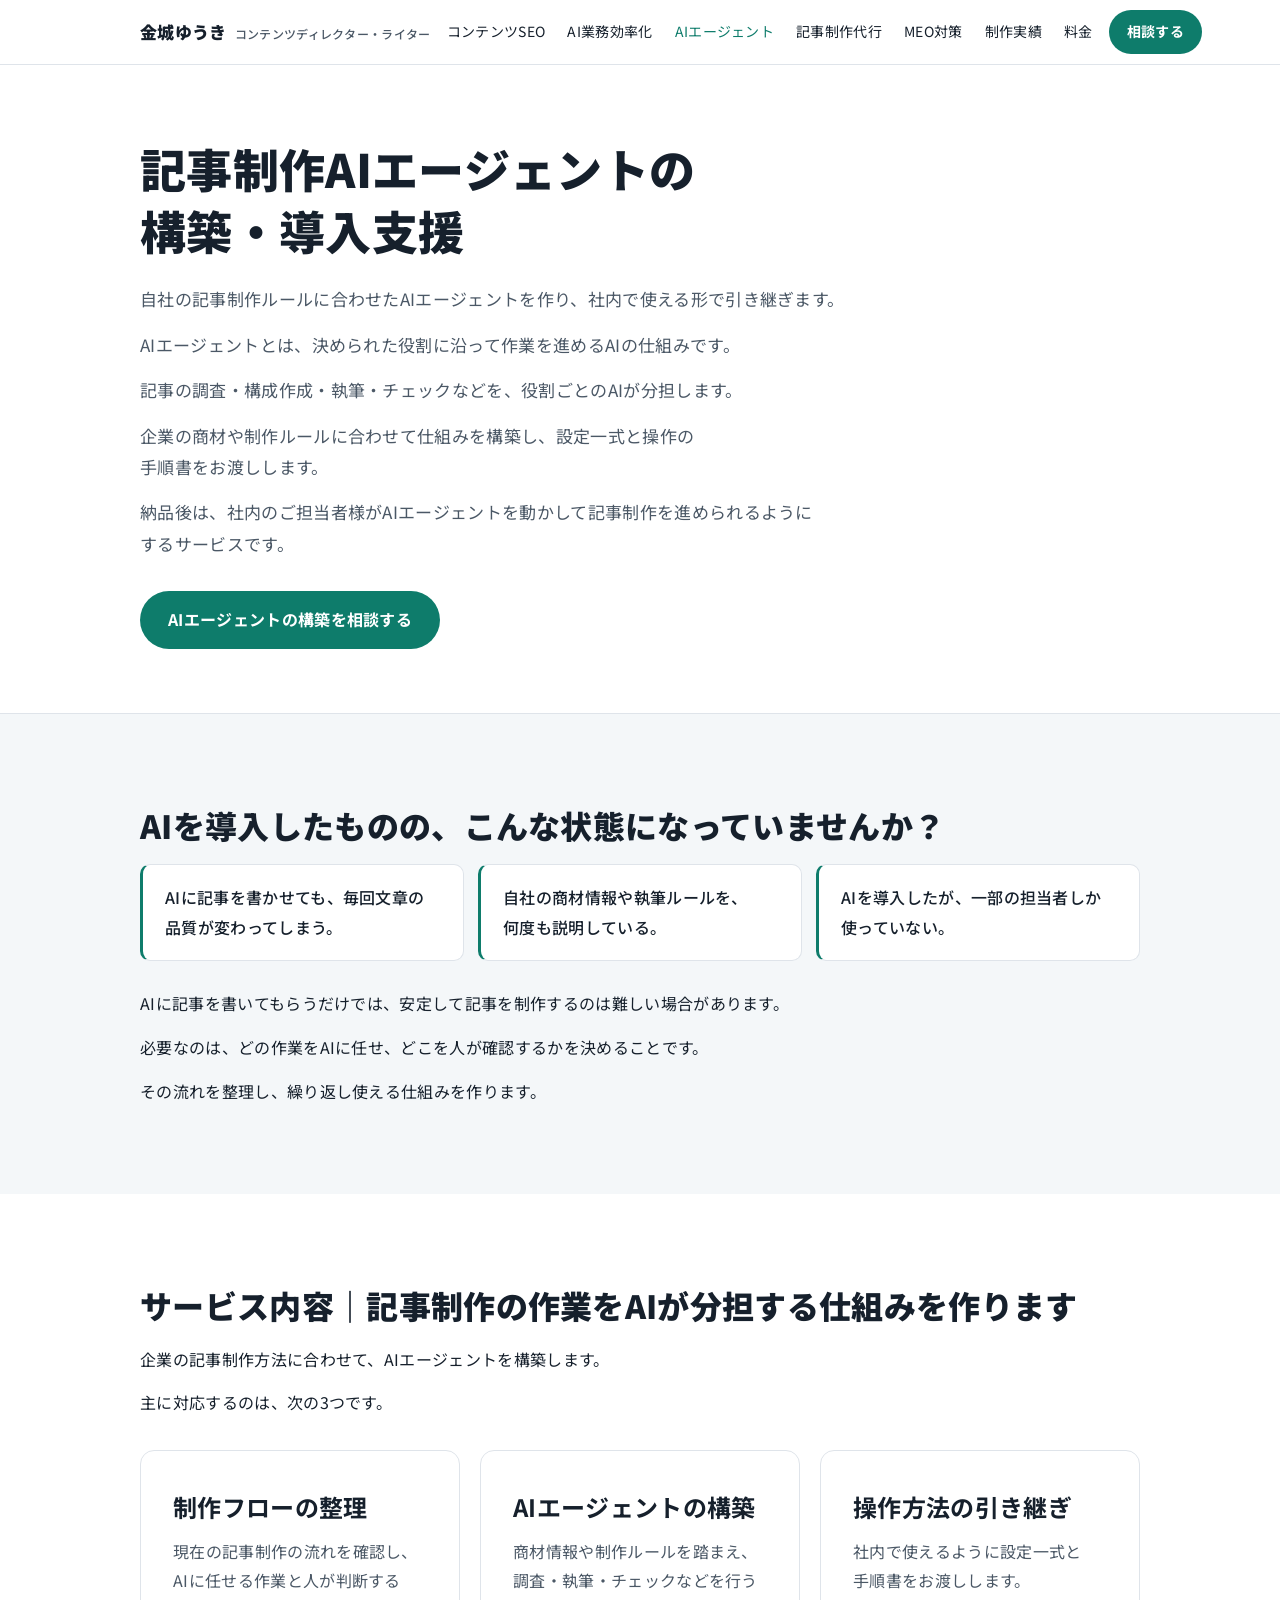
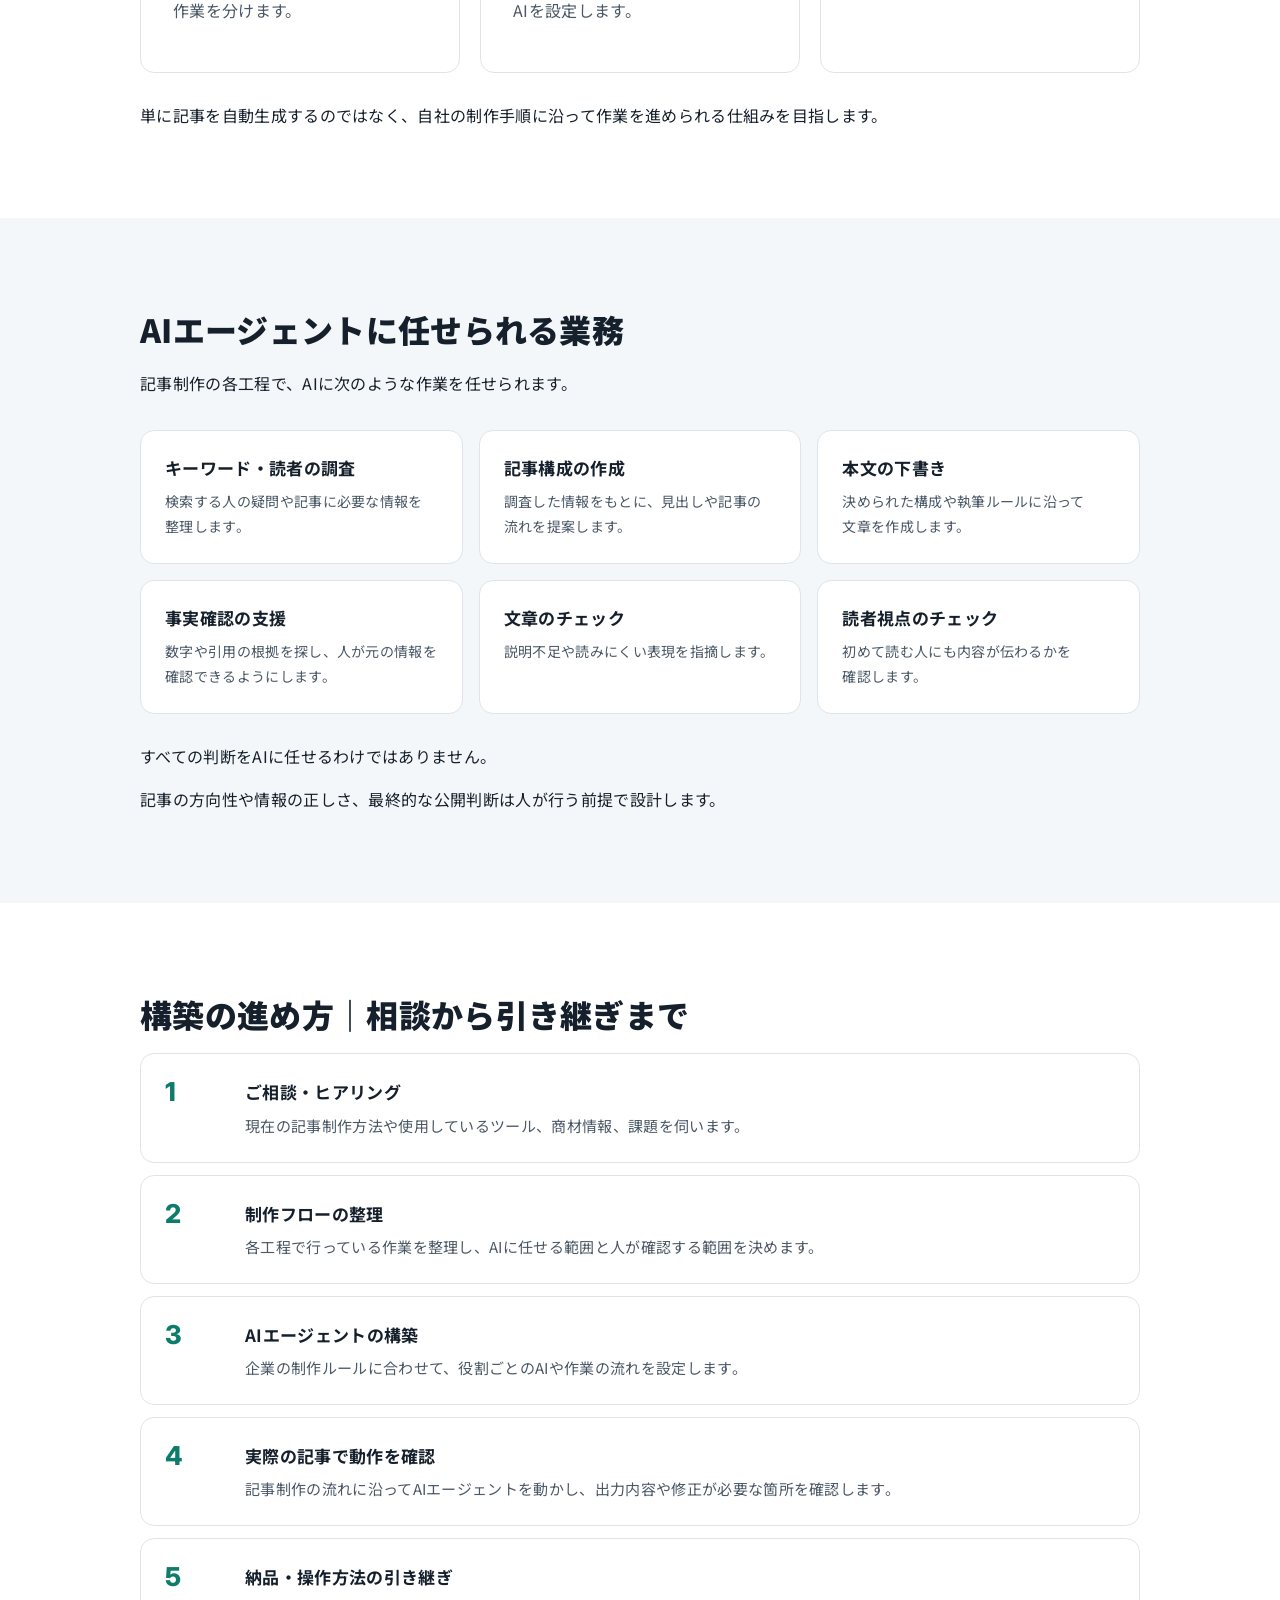
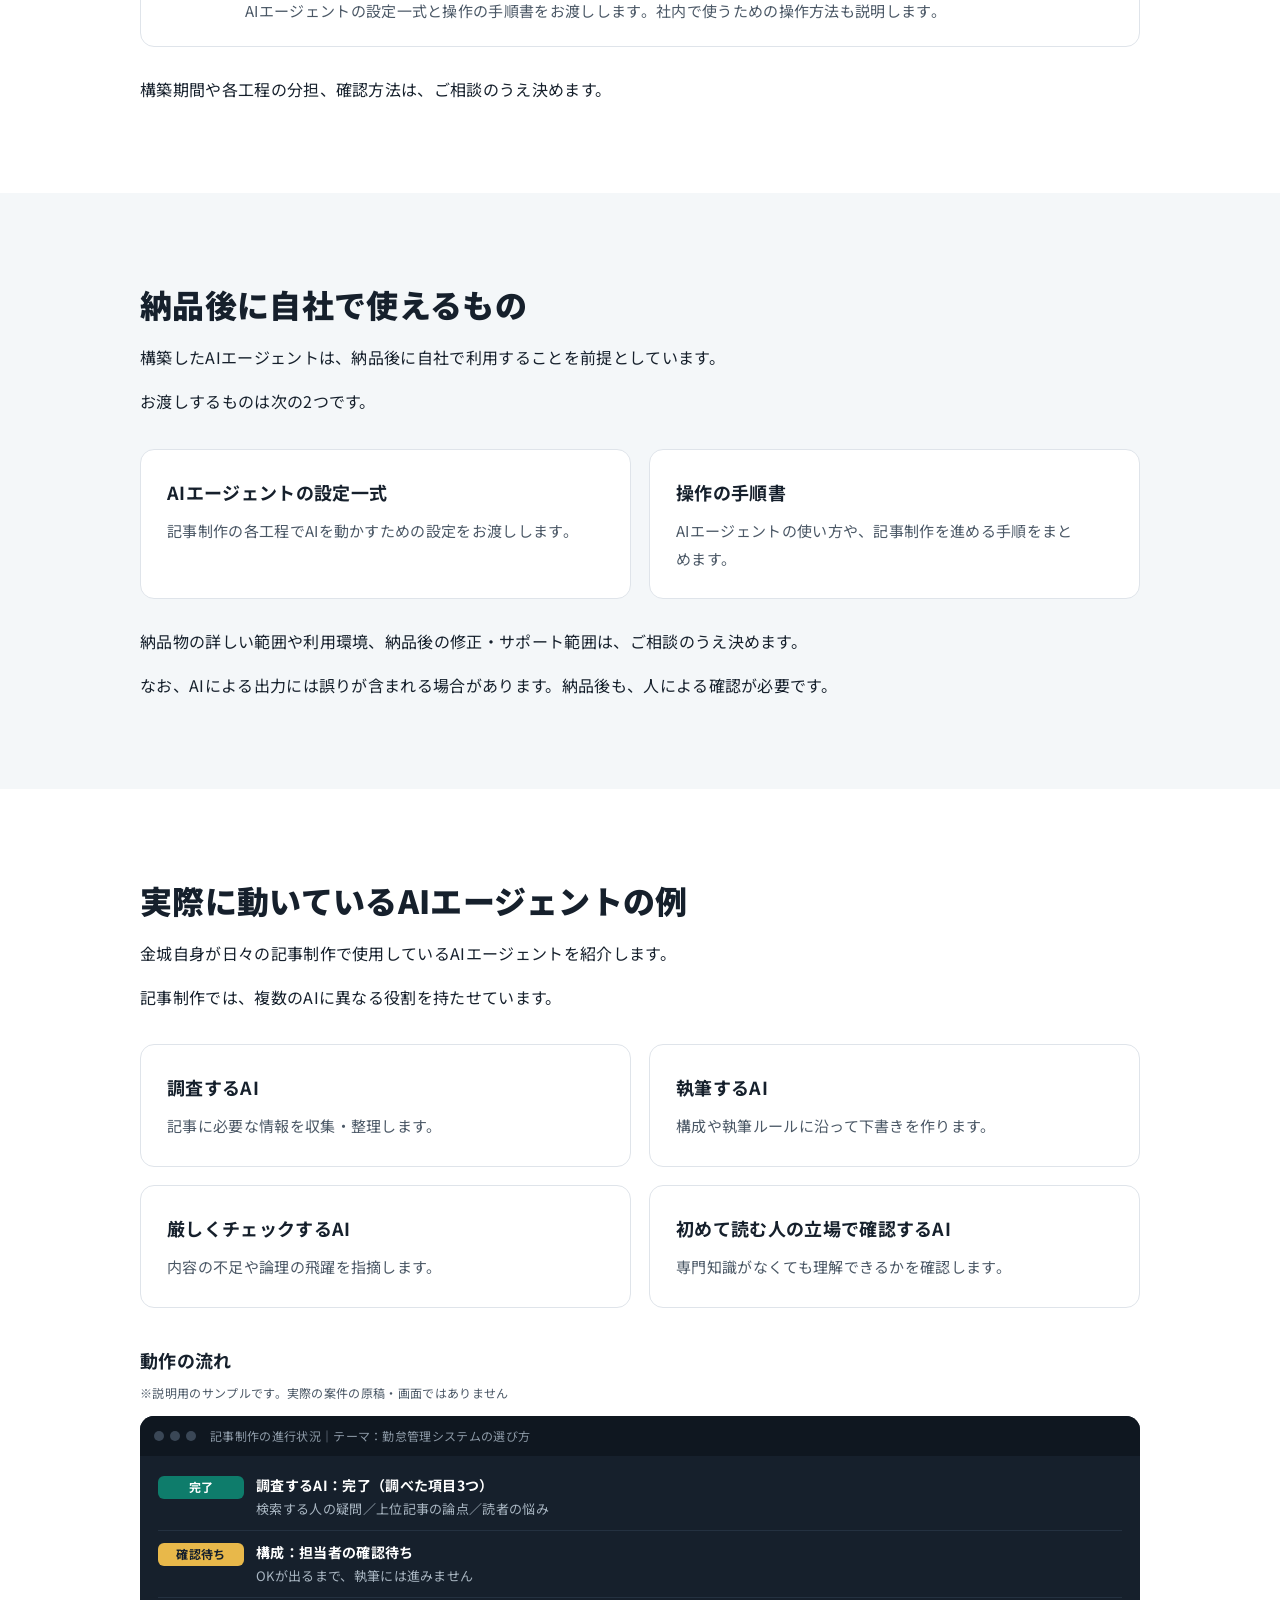
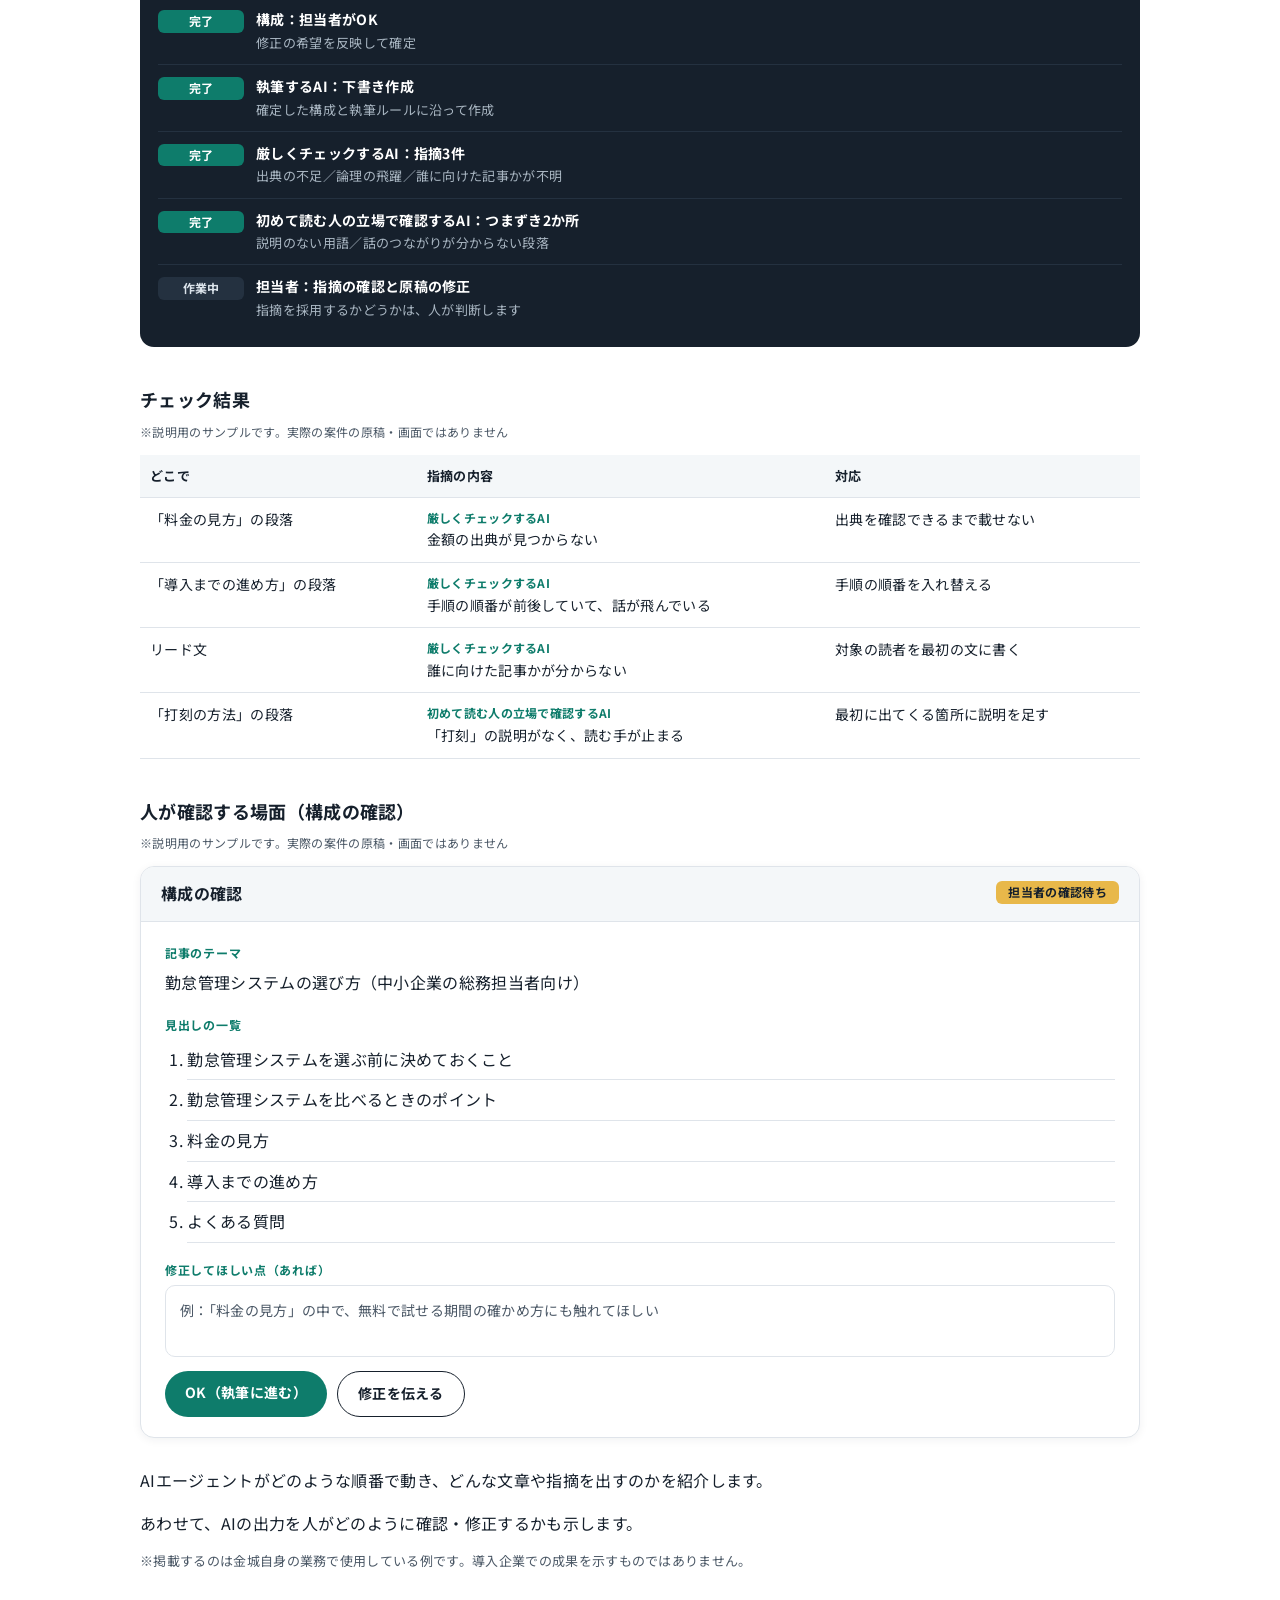
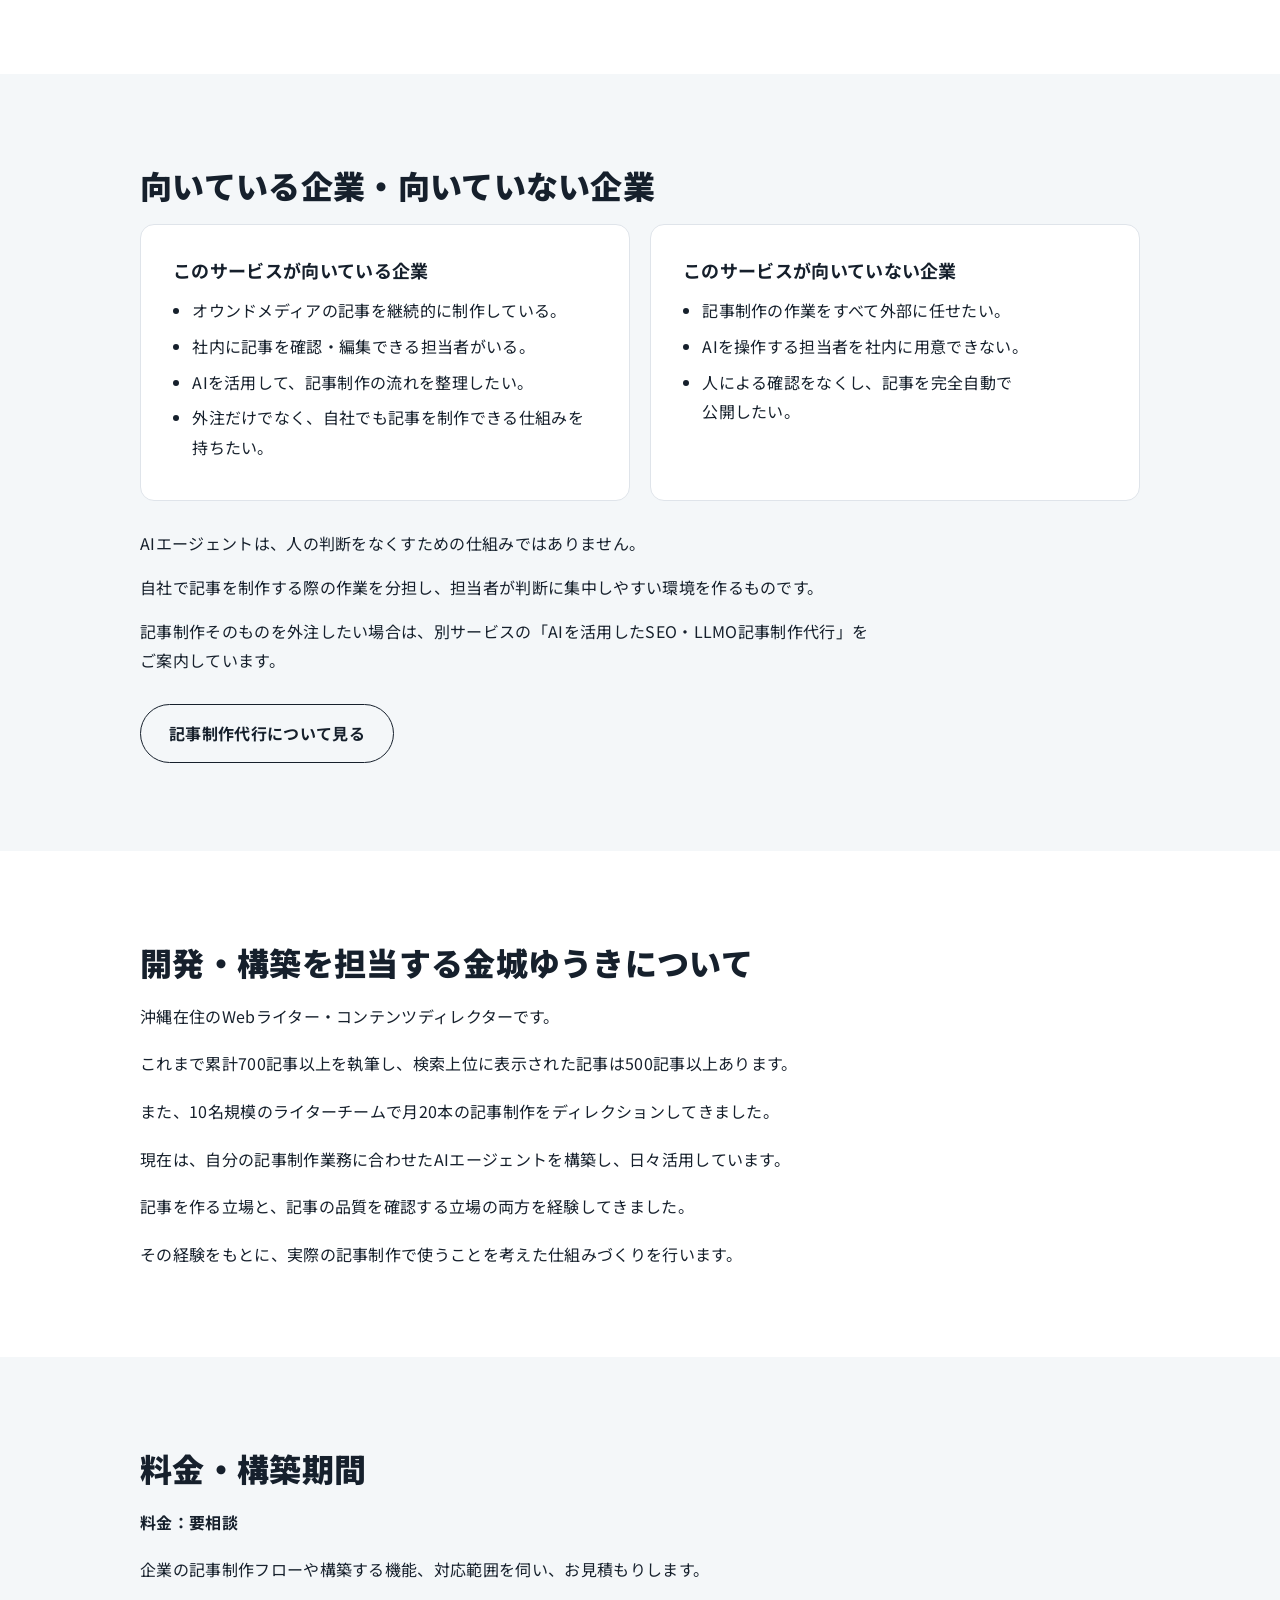
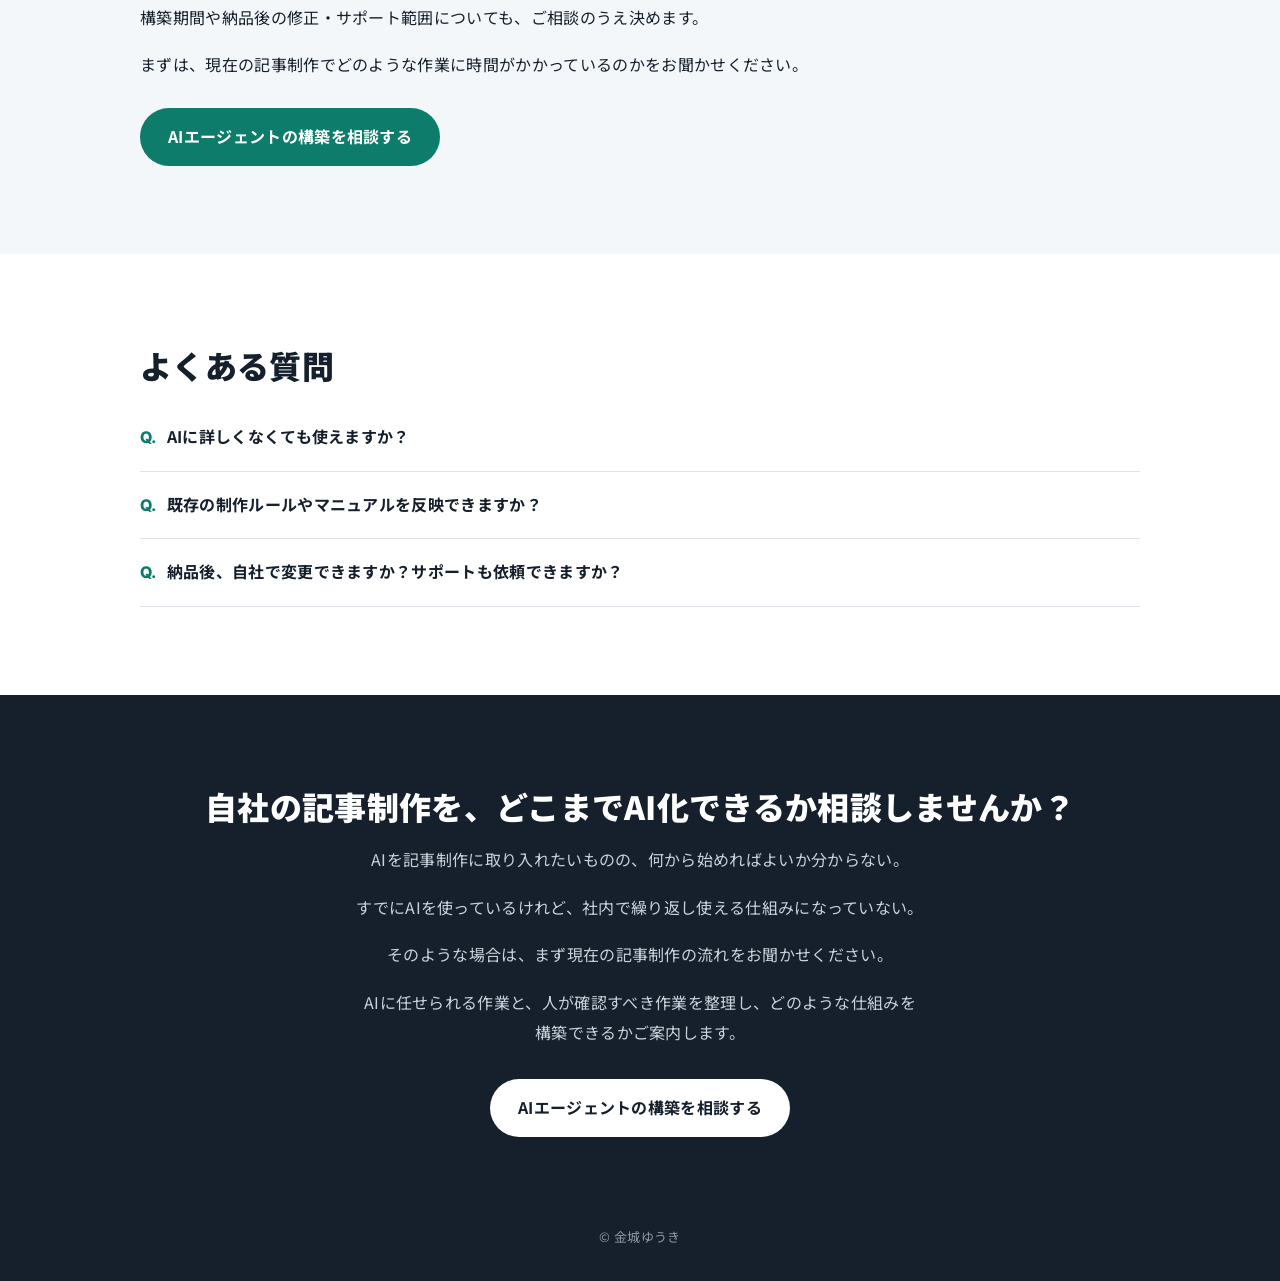
==== commit 1c8d95af: "MEO対策のLP（meo.html）を追加し、全ページのメニューとsitemap.xmlに反映" ====
--- a/ai-agent.html
+++ b/ai-agent.html
@@ -1,358 +1,417 @@
-<!doctype html>
-<html lang="ja">
-<head>
-<meta charset="utf-8">
-<meta name="viewport" content="width=device-width, initial-scale=1">
-<!-- 下書き（未公開）。既存ページからのリンクは張っていない。公開するときは下の noindex を外す -->
-<!-- 本文の元原稿：_LP2本の本文_ChatGPT原稿_20261012.md の「LP②」 -->
-<meta name="robots" content="noindex">
-<title>記事制作AIエージェントの構築・導入支援｜金城ゆうき</title>
-<meta name="description" content="自社の記事制作ルールに合わせたAIエージェントを作り、社内で使える形で引き継ぎます。">
-<meta name="theme-color" content="#16202c">
-<link rel="icon" href="data:image/svg+xml,%3Csvg xmlns=%22http://www.w3.org/2000/svg%22 viewBox=%220 0 64 64%22%3E%3Crect width=%2264%22 height=%2264%22 rx=%2214%22 fill=%22%2316202c%22/%3E%3Ctext x=%2232%22 y=%2243%22 font-size=%2230%22 font-family=%22sans-serif%22 font-weight=%22700%22 text-anchor=%22middle%22 fill=%22%23ffffff%22%3EYK%3C/text%3E%3C/svg%3E">
-<link rel="preconnect" href="https://fonts.googleapis.com">
-<link rel="preconnect" href="https://fonts.gstatic.com" crossorigin>
-<link href="https://fonts.googleapis.com/css2?family=Noto+Sans+JP:wght@400;500;700;900&family=Inter:wght@600;800&display=swap" rel="stylesheet">
-<link rel="stylesheet" href="style.css">
-<style>
-/* このページだけで使う最小限の追加（style.css は変更していない） */
-.lp-hero h1{font-size:clamp(28px,4.2vw,46px)}
-.lp-hero p.desc{margin-bottom:14px}
-.lp-hero .cta-row{margin-top:32px}
-.body-text{max-width:760px}
-.body-text p{margin:0 0 18px}
-.body-text p:last-child{margin-bottom:0}
-.before{margin:0 0 14px;max-width:760px}
-.before.last{margin-bottom:32px}
-.after{margin:28px 0 0;max-width:760px}
-.after + .after{margin-top:14px}
-.sample-frame{margin-top:28px;border:2px dashed #b9c6c2;border-radius:var(--radius);background:#f2f5f4;color:#7c8c87;font-weight:700;text-align:center;padding:56px 20px}
-.cta-row.gap{margin-top:28px}
-/* 見本（説明用サンプル） */
-.smp{margin-top:36px}
-.smp-title{font-size:18px;margin:0 0 4px}
-.smp-note{font-size:12px;color:var(--sub);margin:0 0 12px}
-.term{background:#16202c;color:#dbe3ea;border-radius:var(--radius);overflow:hidden;font-size:14px;line-height:1.7}
-.term-bar{display:flex;align-items:center;gap:6px;padding:10px 14px;background:#0f1720;color:#8c99a6;font-size:12px}
-.term-bar i{width:10px;height:10px;border-radius:50%;background:#3a4756;display:inline-block}
-.term-bar span{margin-left:8px;overflow-wrap:anywhere}
-.term-body{list-style:none;margin:0;padding:8px 18px 16px}
-.term-body li{display:grid;grid-template-columns:86px minmax(0,1fr);gap:4px 12px;padding:10px 0;border-bottom:1px solid #243140;overflow-wrap:anywhere}
-.term-body li:last-child{border-bottom:0}
-.st{font-size:12px;font-weight:700;border-radius:6px;text-align:center;align-self:start;line-height:1.9;margin-top:2px;background:#243140;color:#dbe3ea}
-.st.done{background:#0e7c6b;color:#fff}
-.st.wait{background:#e8b84a;color:#16202c}
-.term-body b{color:#fff}
-.term-body small{display:block;font-size:13px;color:#a9b6c2}
-.smp-table{font-size:14px}
-.smp-table th,.smp-table td{white-space:normal;font-weight:400;vertical-align:top;line-height:1.7;padding:10px 10px;overflow-wrap:anywhere}
-.smp-table thead th{background:var(--soft);font-weight:700;color:var(--ink);font-size:13px}
-.smp-table .who{display:block;font-size:12px;font-weight:700;color:var(--accent)}
-.win{background:#fff;border:1px solid var(--line);border-radius:var(--radius);box-shadow:0 2px 10px rgba(22,32,44,.06);overflow:hidden}
-.win-bar{padding:12px 20px;background:var(--soft);border-bottom:1px solid var(--line);font-weight:700;display:flex;flex-wrap:wrap;gap:6px 12px;align-items:center;justify-content:space-between}
-.win-bar .st{padding:0 12px}
-.win-body{padding:20px 24px;overflow-wrap:anywhere}
-.win-body p{margin:0 0 10px}
-.win-body .lbl{font-size:12px;font-weight:700;color:var(--accent);letter-spacing:.06em;margin:16px 0 4px}
-.win-body .lbl:first-child{margin-top:0}
-.win-body ol{margin:0;padding-left:1.4em}
-.win-body ol li{padding:5px 0;border-bottom:1px solid var(--line)}
-.fake-input{border:1.5px solid var(--line);border-radius:10px;padding:12px 14px;color:var(--sub);font-size:14px;min-height:72px;background:#fff}
-.fake-btns{display:flex;flex-wrap:wrap;gap:10px;margin-top:14px}
-.fake-btn{display:inline-block;border-radius:999px;padding:9px 20px;font-weight:700;font-size:14px;background:var(--accent);color:#fff}
-.fake-btn.ghost{background:#fff;color:var(--ink);border:1.5px solid var(--ink)}
-@media (max-width:700px){
-  .term-body{padding:6px 14px 12px}
-  .term-body li{grid-template-columns:74px minmax(0,1fr)}
-  .win-body{padding:16px}
-  .smp-table{font-size:13px}
-  .smp-table th,.smp-table td{padding:8px 6px}
-}
-.fit h3{margin:0 0 12px;font-size:18px}
-.fit ul{margin:0;padding-left:1.2em}
-.fit li{margin-bottom:6px}
-</style>
-</head>
-<body>
-
-<header>
-  <div class="wrap">
-    <a class="logo" href="index.html">金城ゆうき<span>コンテンツディレクター・ライター</span></a>
-    <nav>
-      <a href="content-seo.html">コンテンツSEO</a>
-      <a href="ai-efficiency.html">AI業務効率化</a>
-      <a href="ai-agent.html" aria-current="page">AIエージェント</a>
-      <a href="ai-writing.html">記事制作代行</a>
-      <a class="m" href="works.html">制作実績</a>
-      <a href="index.html#price">料金</a>
-    </nav>
-    <a class="btn small" href="contact.html">相談する</a>
-  </div>
-</header>
-
-<main>
-<section class="lp-hero">
-  <div class="wrap">
-    <h1>記事制作AIエージェントの<br><span class="ib">構築・導入支援</span></h1>
-    <p class="desc">自社の記事制作ルールに合わせたAIエージェントを作り、社内で使える形で引き継ぎます。</p>
-    <p class="desc">AIエージェントとは、決められた役割に沿って作業を進めるAIの仕組みです。</p>
-    <p class="desc">記事の調査・構成作成・執筆・チェックなどを、役割ごとのAIが分担します。</p>
-    <p class="desc">企業の商材や制作ルールに合わせて仕組みを構築し、設定一式と操作の手順書をお渡しします。</p>
-    <p class="desc">納品後は、社内のご担当者様がAIエージェントを動かして記事制作を進められるようにするサービスです。</p>
-    <div class="cta-row">
-      <a class="btn" href="contact.html">AIエージェントの構築を相談する</a>
-    </div>
-  </div>
-</section>
-
-<section class="soft">
-  <div class="wrap">
-    <h2>AIを導入したものの、こんな状態になっていませんか？</h2>
-    <div class="problems">
-      <div class="problem"><p>AIに記事を書かせても、毎回文章の品質が変わってしまう。</p></div>
-      <div class="problem"><p>自社の商材情報や執筆ルールを、何度も説明している。</p></div>
-      <div class="problem"><p>AIを導入したが、一部の担当者しか使っていない。</p></div>
-    </div>
-    <p class="after">AIに記事を書いてもらうだけでは、安定して記事を制作するのは難しい場合があります。</p>
-    <p class="after">必要なのは、どの作業をAIに任せ、どこを人が確認するかを決めることです。</p>
-    <p class="after">その流れを整理し、繰り返し使える仕組みを作ります。</p>
-  </div>
-</section>
-
-<section>
-  <div class="wrap">
-    <h2>サービス内容｜記事制作の作業をAIが分担する仕組みを作ります</h2>
-    <p class="before">企業の記事制作方法に合わせて、AIエージェントを構築します。</p>
-    <p class="before last">主に対応するのは、次の3つです。</p>
-    <div class="pillars three">
-      <div class="pillar"><h3>制作フローの整理</h3><p>現在の記事制作の流れを確認し、AIに任せる作業と人が判断する作業を分けます。</p></div>
-      <div class="pillar"><h3>AIエージェントの構築</h3><p>商材情報や制作ルールを踏まえ、調査・執筆・チェックなどを行うAIを設定します。</p></div>
-      <div class="pillar"><h3>操作方法の引き継ぎ</h3><p>社内で使えるように設定一式と手順書をお渡しします。</p></div>
-    </div>
-    <p class="after">単に記事を自動生成するのではなく、自社の制作手順に沿って作業を進められる仕組みを目指します。</p>
-  </div>
-</section>
-
-<section class="soft">
-  <div class="wrap">
-    <h2>AIエージェントに任せられる業務</h2>
-    <p class="before last">記事制作の各工程で、AIに次のような作業を任せられます。</p>
-    <div class="menu">
-      <div class="menu-item"><h3>キーワード・読者の調査</h3><p>検索する人の疑問や記事に必要な情報を整理します。</p></div>
-      <div class="menu-item"><h3>記事構成の作成</h3><p>調査した情報をもとに、見出しや記事の流れを提案します。</p></div>
-      <div class="menu-item"><h3>本文の下書き</h3><p>決められた構成や執筆ルールに沿って文章を作成します。</p></div>
-      <div class="menu-item"><h3>事実確認の支援</h3><p>数字や引用の根拠を探し、人が元の情報を確認できるようにします。</p></div>
-      <div class="menu-item"><h3>文章のチェック</h3><p>説明不足や読みにくい表現を指摘します。</p></div>
-      <div class="menu-item"><h3>読者視点のチェック</h3><p>初めて読む人にも内容が伝わるかを確認します。</p></div>
-    </div>
-    <p class="after">すべての判断をAIに任せるわけではありません。</p>
-    <p class="after">記事の方向性や情報の正しさ、最終的な公開判断は人が行う前提で設計します。</p>
-  </div>
-</section>
-
-<section>
-  <div class="wrap">
-    <h2>構築の進め方｜相談から引き継ぎまで</h2>
-    <ol class="process">
-      <li><span class="no">1</span><div><h3>ご相談・ヒアリング</h3><p>現在の記事制作方法や使用しているツール、商材情報、課題を伺います。</p></div></li>
-      <li><span class="no">2</span><div><h3>制作フローの整理</h3><p>各工程で行っている作業を整理し、AIに任せる範囲と人が確認する範囲を決めます。</p></div></li>
-      <li><span class="no">3</span><div><h3>AIエージェントの構築</h3><p>企業の制作ルールに合わせて、役割ごとのAIや作業の流れを設定します。</p></div></li>
-      <li><span class="no">4</span><div><h3>実際の記事で動作を確認</h3><p>記事制作の流れに沿ってAIエージェントを動かし、出力内容や修正が必要な箇所を確認します。</p></div></li>
-      <li><span class="no">5</span><div><h3>納品・操作方法の引き継ぎ</h3><p>AIエージェントの設定一式と操作の手順書をお渡しします。社内で使うための操作方法も説明します。</p></div></li>
-    </ol>
-    <p class="after">構築期間や各工程の分担、確認方法は、ご相談のうえ決めます。</p>
-  </div>
-</section>
-
-<section class="soft">
-  <div class="wrap">
-    <h2>納品後に自社で使えるもの</h2>
-    <p class="before">構築したAIエージェントは、納品後に自社で利用することを前提としています。</p>
-    <p class="before last">お渡しするものは次の2つです。</p>
-    <div class="reasons">
-      <div class="reason"><h3>AIエージェントの設定一式</h3><p>記事制作の各工程でAIを動かすための設定をお渡しします。</p></div>
-      <div class="reason"><h3>操作の手順書</h3><p>AIエージェントの使い方や、記事制作を進める手順をまとめます。</p></div>
-    </div>
-    <p class="after">納品物の詳しい範囲や利用環境、納品後の修正・サポート範囲は、ご相談のうえ決めます。</p>
-    <p class="after">なお、AIによる出力には誤りが含まれる場合があります。納品後も、人による確認が必要です。</p>
-  </div>
-</section>
-
-<section>
-  <div class="wrap">
-    <h2>実際に動いているAIエージェントの例</h2>
-    <p class="before">金城自身が日々の記事制作で使用しているAIエージェントを紹介します。</p>
-    <p class="before last">記事制作では、複数のAIに異なる役割を持たせています。</p>
-    <div class="reasons">
-      <div class="reason"><h3>調査するAI</h3><p>記事に必要な情報を収集・整理します。</p></div>
-      <div class="reason"><h3>執筆するAI</h3><p>構成や執筆ルールに沿って下書きを作ります。</p></div>
-      <div class="reason"><h3>厳しくチェックするAI</h3><p>内容の不足や論理の飛躍を指摘します。</p></div>
-      <div class="reason"><h3>初めて読む人の立場で確認するAI</h3><p>専門知識がなくても理解できるかを確認します。</p></div>
-    </div>
-    <!-- サンプル：後で実物に差し替え -->
-    <div class="smp">
-      <h3 class="smp-title">動作の流れ</h3>
-      <p class="smp-note">※説明用のサンプルです。実際の案件の原稿・画面ではありません</p>
-      <div class="term">
-        <div class="term-bar"><i></i><i></i><i></i><span>記事制作の進行状況｜テーマ：勤怠管理システムの選び方</span></div>
-        <ul class="term-body">
-          <li><span class="st done">完了</span><div><b>調査するAI：完了（調べた項目3つ）</b><small>検索する人の疑問／上位記事の論点／読者の悩み</small></div></li>
-          <li><span class="st wait">確認待ち</span><div><b>構成：担当者の確認待ち</b><small>OKが出るまで、執筆には進みません</small></div></li>
-          <li><span class="st done">完了</span><div><b>構成：担当者がOK</b><small>修正の希望を反映して確定</small></div></li>
-          <li><span class="st done">完了</span><div><b>執筆するAI：下書き作成</b><small>確定した構成と執筆ルールに沿って作成</small></div></li>
-          <li><span class="st done">完了</span><div><b>厳しくチェックするAI：指摘3件</b><small>出典の不足／論理の飛躍／誰に向けた記事かが不明</small></div></li>
-          <li><span class="st done">完了</span><div><b>初めて読む人の立場で確認するAI：つまずき2か所</b><small>説明のない用語／話のつながりが分からない段落</small></div></li>
-          <li><span class="st">作業中</span><div><b>担当者：指摘の確認と原稿の修正</b><small>指摘を採用するかどうかは、人が判断します</small></div></li>
-        </ul>
-      </div>
-    </div>
-
-    <!-- サンプル：後で実物に差し替え -->
-    <div class="smp">
-      <h3 class="smp-title">チェック結果</h3>
-      <p class="smp-note">※説明用のサンプルです。実際の案件の原稿・画面ではありません</p>
-      <div class="table-wrap">
-        <table class="smp-table">
-          <thead>
-            <tr><th>どこで</th><th>指摘の内容</th><th>対応</th></tr>
-          </thead>
-          <tbody>
-            <tr><td>「料金の見方」の段落</td><td><span class="who">厳しくチェックするAI</span>金額の出典が見つからない</td><td>出典を確認できるまで載せない</td></tr>
-            <tr><td>「導入までの進め方」の段落</td><td><span class="who">厳しくチェックするAI</span>手順の順番が前後していて、話が飛んでいる</td><td>手順の順番を入れ替える</td></tr>
-            <tr><td>リード文</td><td><span class="who">厳しくチェックするAI</span>誰に向けた記事かが分からない</td><td>対象の読者を最初の文に書く</td></tr>
-            <tr><td>「打刻の方法」の段落</td><td><span class="who">初めて読む人の立場で確認するAI</span>「打刻」の説明がなく、読む手が止まる</td><td>最初に出てくる箇所に説明を足す</td></tr>
-          </tbody>
-        </table>
-      </div>
-    </div>
-
-    <!-- サンプル：後で実物に差し替え -->
-    <div class="smp">
-      <h3 class="smp-title">人が確認する場面（構成の確認）</h3>
-      <p class="smp-note">※説明用のサンプルです。実際の案件の原稿・画面ではありません</p>
-      <div class="win">
-        <div class="win-bar"><span>構成の確認</span><span class="st wait">担当者の確認待ち</span></div>
-        <div class="win-body">
-          <p class="lbl">記事のテーマ</p>
-          <p>勤怠管理システムの選び方（中小企業の総務担当者向け）</p>
-          <p class="lbl">見出しの一覧</p>
-          <ol>
-            <li>勤怠管理システムを選ぶ前に決めておくこと</li>
-            <li>勤怠管理システムを比べるときのポイント</li>
-            <li>料金の見方</li>
-            <li>導入までの進め方</li>
-            <li>よくある質問</li>
-          </ol>
-          <p class="lbl">修正してほしい点（あれば）</p>
-          <div class="fake-input">例：「料金の見方」の中で、無料で試せる期間の確かめ方にも触れてほしい</div>
-          <div class="fake-btns">
-            <span class="fake-btn">OK（執筆に進む）</span>
-            <span class="fake-btn ghost">修正を伝える</span>
-          </div>
-        </div>
-      </div>
-    </div>
-    <p class="after">AIエージェントがどのような順番で動き、どんな文章や指摘を出すのかを紹介します。</p>
-    <p class="after">あわせて、AIの出力を人がどのように確認・修正するかも示します。</p>
-    <p class="note">※掲載するのは金城自身の業務で使用している例です。導入企業での成果を示すものではありません。</p>
-  </div>
-</section>
-
-<section class="soft">
-  <div class="wrap">
-    <h2>向いている企業・向いていない企業</h2>
-    <div class="pillars">
-      <div class="pillar fit">
-        <h3>このサービスが向いている企業</h3>
-        <ul>
-          <li>オウンドメディアの記事を継続的に制作している。</li>
-          <li>社内に記事を確認・編集できる担当者がいる。</li>
-          <li>AIを活用して、記事制作の流れを整理したい。</li>
-          <li>外注だけでなく、自社でも記事を制作できる仕組みを持ちたい。</li>
-        </ul>
-      </div>
-      <div class="pillar fit">
-        <h3>このサービスが向いていない企業</h3>
-        <ul>
-          <li>記事制作の作業をすべて外部に任せたい。</li>
-          <li>AIを操作する担当者を社内に用意できない。</li>
-          <li>人による確認をなくし、記事を完全自動で公開したい。</li>
-        </ul>
-      </div>
-    </div>
-    <p class="after">AIエージェントは、人の判断をなくすための仕組みではありません。</p>
-    <p class="after">自社で記事を制作する際の作業を分担し、担当者が判断に集中しやすい環境を作るものです。</p>
-    <p class="after">記事制作そのものを外注したい場合は、別サービスの「AIを活用したSEO・LLMO記事制作代行」をご案内しています。</p>
-    <div class="cta-row gap">
-      <a class="btn ghost" href="ai-writing.html">記事制作代行について見る</a>
-    </div>
-  </div>
-</section>
-
-<section>
-  <div class="wrap">
-    <h2>開発・構築を担当する金城ゆうきについて</h2>
-    <div class="body-text">
-      <p>沖縄在住のWebライター・コンテンツディレクターです。</p>
-      <p>これまで累計700記事以上を執筆し、検索上位に表示された記事は500記事以上あります。</p>
-      <p>また、10名規模のライターチームで月20本の記事制作をディレクションしてきました。</p>
-      <p>現在は、自分の記事制作業務に合わせたAIエージェントを構築し、日々活用しています。</p>
-      <p>記事を作る立場と、記事の品質を確認する立場の両方を経験してきました。</p>
-      <p>その経験をもとに、実際の記事制作で使うことを考えた仕組みづくりを行います。</p>
-    </div>
-  </div>
-</section>
-
-<section class="soft">
-  <div class="wrap">
-    <h2>料金・構築期間</h2>
-    <div class="body-text">
-      <p><b>料金：要相談</b></p>
-      <p>企業の記事制作フローや構築する機能、対応範囲を伺い、お見積もりします。</p>
-      <p>構築期間や納品後の修正・サポート範囲についても、ご相談のうえ決めます。</p>
-      <p>まずは、現在の記事制作でどのような作業に時間がかかっているのかをお聞かせください。</p>
-    </div>
-    <div class="cta-row gap">
-      <a class="btn" href="contact.html">AIエージェントの構築を相談する</a>
-    </div>
-  </div>
-</section>
-
-<!-- 「Q.」は style.css が質問の前に自動で表示する -->
-<section>
-  <div class="wrap">
-    <h2>よくある質問</h2>
-    <details class="faq">
-      <summary>AIに詳しくなくても使えますか？</summary>
-      <p>AIに詳しくないご担当者様にも使い方が分かるよう、操作の手順書をお渡しします。必要な操作や利用環境については、構築前にご説明します。</p>
-    </details>
-    <details class="faq">
-      <summary>既存の制作ルールやマニュアルを反映できますか？</summary>
-      <p>既存の制作ルールや商材情報を伺い、AIエージェントの設定に反映することを想定しています。反映できる内容や方法は、資料や利用環境を確認したうえでご案内します。</p>
-    </details>
-    <details class="faq">
-      <summary>納品後、自社で変更できますか？サポートも依頼できますか？</summary>
-      <p>自社で使うことを前提に、AIエージェントの設定一式と操作の手順書をお渡しします。納品後に変更できる範囲や、追加修正・サポートの内容は、ご相談のうえ決めます。</p>
-    </details>
-  </div>
-</section>
-
-<section class="contact">
-  <div class="wrap">
-    <h2>自社の記事制作を、どこまでAI化できるか相談しませんか？</h2>
-    <p style="margin-bottom:18px">AIを記事制作に取り入れたいものの、何から始めればよいか分からない。</p>
-    <p style="margin-bottom:18px">すでにAIを使っているけれど、社内で繰り返し使える仕組みになっていない。</p>
-    <p style="margin-bottom:18px">そのような場合は、まず現在の記事制作の流れをお聞かせください。</p>
-    <p>AIに任せられる作業と、人が確認すべき作業を整理し、どのような仕組みを構築できるかご案内します。</p>
-    <div class="cta-row">
-      <a class="btn" href="contact.html">AIエージェントの構築を相談する</a>
-    </div>
-  </div>
-</section>
-</main>
-
-<footer>
-  <div class="wrap">© 金城ゆうき</div>
-</footer>
-</body>
-</html>
+<!doctype html>
+<html lang="ja">
+<head>
+<meta charset="utf-8">
+<meta name="viewport" content="width=device-width, initial-scale=1">
+<!-- 本文の元原稿：_LP2本の本文_ChatGPT原稿_20261012.md の「LP②」 -->
+<title>記事制作AIエージェントの構築・導入支援｜金城ゆうき</title>
+<meta name="description" content="自社の記事制作ルールに合わせたAIエージェントを作り、社内で使える形で引き継ぎます。">
+<meta name="theme-color" content="#16202c">
+<link rel="icon" href="data:image/svg+xml,%3Csvg xmlns=%22http://www.w3.org/2000/svg%22 viewBox=%220 0 64 64%22%3E%3Crect width=%2264%22 height=%2264%22 rx=%2214%22 fill=%22%2316202c%22/%3E%3Ctext x=%2232%22 y=%2243%22 font-size=%2230%22 font-family=%22sans-serif%22 font-weight=%22700%22 text-anchor=%22middle%22 fill=%22%23ffffff%22%3EYK%3C/text%3E%3C/svg%3E">
+<link rel="preconnect" href="https://fonts.googleapis.com">
+<link rel="preconnect" href="https://fonts.gstatic.com" crossorigin>
+<link href="https://fonts.googleapis.com/css2?family=Noto+Sans+JP:wght@400;500;700;900&family=Inter:wght@600;800&display=swap" rel="stylesheet">
+<!-- seo:start -->
+<link rel="canonical" href="https://yukinjou0127-spec.github.io/ai-agent.html">
+<meta property="og:type" content="article">
+<meta property="og:site_name" content="金城ゆうき｜コンテンツディレクター・ライター">
+<meta property="og:locale" content="ja_JP">
+<meta property="og:url" content="https://yukinjou0127-spec.github.io/ai-agent.html">
+<meta property="og:title" content="記事制作AIエージェントの構築・導入支援｜金城ゆうき">
+<meta property="og:description" content="自社の記事制作ルールに合わせたAIエージェントを作り、社内で使える形で引き継ぎます。">
+<meta name="twitter:card" content="summary">
+<script type="application/ld+json">
+{
+ "@context": "https://schema.org",
+ "@graph": [
+  {
+   "@type": "WebPage",
+   "@id": "https://yukinjou0127-spec.github.io/ai-agent.html",
+   "url": "https://yukinjou0127-spec.github.io/ai-agent.html",
+   "name": "記事制作AIエージェントの構築・導入支援｜金城ゆうき",
+   "description": "自社の記事制作ルールに合わせたAIエージェントを作り、社内で使える形で引き継ぎます。",
+   "inLanguage": "ja",
+   "about": {
+    "@id": "https://yukinjou0127-spec.github.io/#service"
+   },
+   "author": {
+    "@id": "https://yukinjou0127-spec.github.io/#person"
+   }
+  },
+  {
+   "@type": "FAQPage",
+   "mainEntity": [
+    {
+     "@type": "Question",
+     "name": "AIに詳しくなくても使えますか？",
+     "acceptedAnswer": {
+      "@type": "Answer",
+      "text": "AIに詳しくないご担当者様にも使い方が分かるよう、操作の手順書をお渡しします。必要な操作や利用環境については、構築前にご説明します。"
+     }
+    },
+    {
+     "@type": "Question",
+     "name": "既存の制作ルールやマニュアルを反映できますか？",
+     "acceptedAnswer": {
+      "@type": "Answer",
+      "text": "既存の制作ルールや商材情報を伺い、AIエージェントの設定に反映することを想定しています。反映できる内容や方法は、資料や利用環境を確認したうえでご案内します。"
+     }
+    },
+    {
+     "@type": "Question",
+     "name": "納品後、自社で変更できますか？サポートも依頼できますか？",
+     "acceptedAnswer": {
+      "@type": "Answer",
+      "text": "自社で使うことを前提に、AIエージェントの設定一式と操作の手順書をお渡しします。納品後に変更できる範囲や、追加修正・サポートの内容は、ご相談のうえ決めます。"
+     }
+    }
+   ]
+  }
+ ]
+}
+</script>
+<!-- seo:end -->
+<link rel="stylesheet" href="style.css">
+<style>
+/* このページだけで使う最小限の追加（style.css は変更していない） */
+.lp-hero h1{font-size:clamp(28px,4.2vw,46px)}
+.lp-hero p.desc{margin-bottom:14px}
+.lp-hero .cta-row{margin-top:32px}
+.body-text{max-width:760px}
+.body-text p{margin:0 0 18px}
+.body-text p:last-child{margin-bottom:0}
+.before{margin:0 0 14px;max-width:760px}
+.before.last{margin-bottom:32px}
+.after{margin:28px 0 0;max-width:760px}
+.after + .after{margin-top:14px}
+.sample-frame{margin-top:28px;border:2px dashed #b9c6c2;border-radius:var(--radius);background:#f2f5f4;color:#7c8c87;font-weight:700;text-align:center;padding:56px 20px}
+.cta-row.gap{margin-top:28px}
+/* 見本（説明用サンプル） */
+.smp{margin-top:36px}
+.smp-title{font-size:18px;margin:0 0 4px}
+.smp-note{font-size:12px;color:var(--sub);margin:0 0 12px}
+.term{background:#16202c;color:#dbe3ea;border-radius:var(--radius);overflow:hidden;font-size:14px;line-height:1.7}
+.term-bar{display:flex;align-items:center;gap:6px;padding:10px 14px;background:#0f1720;color:#8c99a6;font-size:12px}
+.term-bar i{width:10px;height:10px;border-radius:50%;background:#3a4756;display:inline-block}
+.term-bar span{margin-left:8px;overflow-wrap:anywhere}
+.term-body{list-style:none;margin:0;padding:8px 18px 16px}
+.term-body li{display:grid;grid-template-columns:86px minmax(0,1fr);gap:4px 12px;padding:10px 0;border-bottom:1px solid #243140;overflow-wrap:anywhere}
+.term-body li:last-child{border-bottom:0}
+.st{font-size:12px;font-weight:700;border-radius:6px;text-align:center;align-self:start;line-height:1.9;margin-top:2px;background:#243140;color:#dbe3ea}
+.st.done{background:#0e7c6b;color:#fff}
+.st.wait{background:#e8b84a;color:#16202c}
+.term-body b{color:#fff}
+.term-body small{display:block;font-size:13px;color:#a9b6c2}
+.smp-table{font-size:14px}
+.smp-table th,.smp-table td{white-space:normal;font-weight:400;vertical-align:top;line-height:1.7;padding:10px 10px;overflow-wrap:anywhere}
+.smp-table thead th{background:var(--soft);font-weight:700;color:var(--ink);font-size:13px}
+.smp-table .who{display:block;font-size:12px;font-weight:700;color:var(--accent)}
+.win{background:#fff;border:1px solid var(--line);border-radius:var(--radius);box-shadow:0 2px 10px rgba(22,32,44,.06);overflow:hidden}
+.win-bar{padding:12px 20px;background:var(--soft);border-bottom:1px solid var(--line);font-weight:700;display:flex;flex-wrap:wrap;gap:6px 12px;align-items:center;justify-content:space-between}
+.win-bar .st{padding:0 12px}
+.win-body{padding:20px 24px;overflow-wrap:anywhere}
+.win-body p{margin:0 0 10px}
+.win-body .lbl{font-size:12px;font-weight:700;color:var(--accent);letter-spacing:.06em;margin:16px 0 4px}
+.win-body .lbl:first-child{margin-top:0}
+.win-body ol{margin:0;padding-left:1.4em}
+.win-body ol li{padding:5px 0;border-bottom:1px solid var(--line)}
+.fake-input{border:1.5px solid var(--line);border-radius:10px;padding:12px 14px;color:var(--sub);font-size:14px;min-height:72px;background:#fff}
+.fake-btns{display:flex;flex-wrap:wrap;gap:10px;margin-top:14px}
+.fake-btn{display:inline-block;border-radius:999px;padding:9px 20px;font-weight:700;font-size:14px;background:var(--accent);color:#fff}
+.fake-btn.ghost{background:#fff;color:var(--ink);border:1.5px solid var(--ink)}
+@media (max-width:700px){
+  .term-body{padding:6px 14px 12px}
+  .term-body li{grid-template-columns:74px minmax(0,1fr)}
+  .win-body{padding:16px}
+  .smp-table{font-size:13px}
+  .smp-table th,.smp-table td{padding:8px 6px}
+}
+.fit h3{margin:0 0 12px;font-size:18px}
+.fit ul{margin:0;padding-left:1.2em}
+.fit li{margin-bottom:6px}
+</style>
+</head>
+<body>
+
+<header>
+  <div class="wrap">
+    <a class="logo" href="index.html">金城ゆうき<span>コンテンツディレクター・ライター</span></a>
+    <nav>
+      <a href="content-seo.html">コンテンツSEO</a>
+      <a href="ai-efficiency.html">AI業務効率化</a>
+      <a href="ai-agent.html" aria-current="page">AIエージェント</a>
+      <a href="ai-writing.html">記事制作代行</a>
+      <a href="meo.html">MEO対策</a>
+      <a class="m" href="works.html">制作実績</a>
+      <a href="index.html#price">料金</a>
+    </nav>
+    <a class="btn small" href="contact.html">相談する</a>
+  </div>
+</header>
+
+<main>
+<section class="lp-hero">
+  <div class="wrap">
+    <h1>記事制作AIエージェントの<br><span class="ib">構築・導入支援</span></h1>
+    <p class="desc">自社の記事制作ルールに合わせたAIエージェントを作り、社内で使える形で引き継ぎます。</p>
+    <p class="desc">AIエージェントとは、決められた役割に沿って作業を進めるAIの仕組みです。</p>
+    <p class="desc">記事の調査・構成作成・執筆・チェックなどを、役割ごとのAIが分担します。</p>
+    <p class="desc">企業の商材や制作ルールに合わせて仕組みを構築し、設定一式と操作の手順書をお渡しします。</p>
+    <p class="desc">納品後は、社内のご担当者様がAIエージェントを動かして記事制作を進められるようにするサービスです。</p>
+    <div class="cta-row">
+      <a class="btn" href="contact.html">AIエージェントの構築を相談する</a>
+    </div>
+  </div>
+</section>
+
+<section class="soft">
+  <div class="wrap">
+    <h2>AIを導入したものの、こんな状態になっていませんか？</h2>
+    <div class="problems">
+      <div class="problem"><p>AIに記事を書かせても、毎回文章の品質が変わってしまう。</p></div>
+      <div class="problem"><p>自社の商材情報や執筆ルールを、何度も説明している。</p></div>
+      <div class="problem"><p>AIを導入したが、一部の担当者しか使っていない。</p></div>
+    </div>
+    <p class="after">AIに記事を書いてもらうだけでは、安定して記事を制作するのは難しい場合があります。</p>
+    <p class="after">必要なのは、どの作業をAIに任せ、どこを人が確認するかを決めることです。</p>
+    <p class="after">その流れを整理し、繰り返し使える仕組みを作ります。</p>
+  </div>
+</section>
+
+<section>
+  <div class="wrap">
+    <h2>サービス内容｜記事制作の作業をAIが分担する仕組みを作ります</h2>
+    <p class="before">企業の記事制作方法に合わせて、AIエージェントを構築します。</p>
+    <p class="before last">主に対応するのは、次の3つです。</p>
+    <div class="pillars three">
+      <div class="pillar"><h3>制作フローの整理</h3><p>現在の記事制作の流れを確認し、AIに任せる作業と人が判断する作業を分けます。</p></div>
+      <div class="pillar"><h3>AIエージェントの構築</h3><p>商材情報や制作ルールを踏まえ、調査・執筆・チェックなどを行うAIを設定します。</p></div>
+      <div class="pillar"><h3>操作方法の引き継ぎ</h3><p>社内で使えるように設定一式と手順書をお渡しします。</p></div>
+    </div>
+    <p class="after">単に記事を自動生成するのではなく、自社の制作手順に沿って作業を進められる仕組みを目指します。</p>
+  </div>
+</section>
+
+<section class="soft">
+  <div class="wrap">
+    <h2>AIエージェントに任せられる業務</h2>
+    <p class="before last">記事制作の各工程で、AIに次のような作業を任せられます。</p>
+    <div class="menu">
+      <div class="menu-item"><h3>キーワード・読者の調査</h3><p>検索する人の疑問や記事に必要な情報を整理します。</p></div>
+      <div class="menu-item"><h3>記事構成の作成</h3><p>調査した情報をもとに、見出しや記事の流れを提案します。</p></div>
+      <div class="menu-item"><h3>本文の下書き</h3><p>決められた構成や執筆ルールに沿って文章を作成します。</p></div>
+      <div class="menu-item"><h3>事実確認の支援</h3><p>数字や引用の根拠を探し、人が元の情報を確認できるようにします。</p></div>
+      <div class="menu-item"><h3>文章のチェック</h3><p>説明不足や読みにくい表現を指摘します。</p></div>
+      <div class="menu-item"><h3>読者視点のチェック</h3><p>初めて読む人にも内容が伝わるかを確認します。</p></div>
+    </div>
+    <p class="after">すべての判断をAIに任せるわけではありません。</p>
+    <p class="after">記事の方向性や情報の正しさ、最終的な公開判断は人が行う前提で設計します。</p>
+  </div>
+</section>
+
+<section>
+  <div class="wrap">
+    <h2>構築の進め方｜相談から引き継ぎまで</h2>
+    <ol class="process">
+      <li><span class="no">1</span><div><h3>ご相談・ヒアリング</h3><p>現在の記事制作方法や使用しているツール、商材情報、課題を伺います。</p></div></li>
+      <li><span class="no">2</span><div><h3>制作フローの整理</h3><p>各工程で行っている作業を整理し、AIに任せる範囲と人が確認する範囲を決めます。</p></div></li>
+      <li><span class="no">3</span><div><h3>AIエージェントの構築</h3><p>企業の制作ルールに合わせて、役割ごとのAIや作業の流れを設定します。</p></div></li>
+      <li><span class="no">4</span><div><h3>実際の記事で動作を確認</h3><p>記事制作の流れに沿ってAIエージェントを動かし、出力内容や修正が必要な箇所を確認します。</p></div></li>
+      <li><span class="no">5</span><div><h3>納品・操作方法の引き継ぎ</h3><p>AIエージェントの設定一式と操作の手順書をお渡しします。社内で使うための操作方法も説明します。</p></div></li>
+    </ol>
+    <p class="after">構築期間や各工程の分担、確認方法は、ご相談のうえ決めます。</p>
+  </div>
+</section>
+
+<section class="soft">
+  <div class="wrap">
+    <h2>納品後に自社で使えるもの</h2>
+    <p class="before">構築したAIエージェントは、納品後に自社で利用することを前提としています。</p>
+    <p class="before last">お渡しするものは次の2つです。</p>
+    <div class="reasons">
+      <div class="reason"><h3>AIエージェントの設定一式</h3><p>記事制作の各工程でAIを動かすための設定をお渡しします。</p></div>
+      <div class="reason"><h3>操作の手順書</h3><p>AIエージェントの使い方や、記事制作を進める手順をまとめます。</p></div>
+    </div>
+    <p class="after">納品物の詳しい範囲や利用環境、納品後の修正・サポート範囲は、ご相談のうえ決めます。</p>
+    <p class="after">なお、AIによる出力には誤りが含まれる場合があります。納品後も、人による確認が必要です。</p>
+  </div>
+</section>
+
+<section>
+  <div class="wrap">
+    <h2>実際に動いているAIエージェントの例</h2>
+    <p class="before">金城自身が日々の記事制作で使用しているAIエージェントを紹介します。</p>
+    <p class="before last">記事制作では、複数のAIに異なる役割を持たせています。</p>
+    <div class="reasons">
+      <div class="reason"><h3>調査するAI</h3><p>記事に必要な情報を収集・整理します。</p></div>
+      <div class="reason"><h3>執筆するAI</h3><p>構成や執筆ルールに沿って下書きを作ります。</p></div>
+      <div class="reason"><h3>厳しくチェックするAI</h3><p>内容の不足や論理の飛躍を指摘します。</p></div>
+      <div class="reason"><h3>初めて読む人の立場で確認するAI</h3><p>専門知識がなくても理解できるかを確認します。</p></div>
+    </div>
+    <!-- サンプル：後で実物に差し替え -->
+    <div class="smp">
+      <h3 class="smp-title">動作の流れ</h3>
+      <p class="smp-note">※説明用のサンプルです。実際の案件の原稿・画面ではありません</p>
+      <div class="term">
+        <div class="term-bar"><i></i><i></i><i></i><span>記事制作の進行状況｜テーマ：勤怠管理システムの選び方</span></div>
+        <ul class="term-body">
+          <li><span class="st done">完了</span><div><b>調査するAI：完了（調べた項目3つ）</b><small>検索する人の疑問／上位記事の論点／読者の悩み</small></div></li>
+          <li><span class="st wait">確認待ち</span><div><b>構成：担当者の確認待ち</b><small>OKが出るまで、執筆には進みません</small></div></li>
+          <li><span class="st done">完了</span><div><b>構成：担当者がOK</b><small>修正の希望を反映して確定</small></div></li>
+          <li><span class="st done">完了</span><div><b>執筆するAI：下書き作成</b><small>確定した構成と執筆ルールに沿って作成</small></div></li>
+          <li><span class="st done">完了</span><div><b>厳しくチェックするAI：指摘3件</b><small>出典の不足／論理の飛躍／誰に向けた記事かが不明</small></div></li>
+          <li><span class="st done">完了</span><div><b>初めて読む人の立場で確認するAI：つまずき2か所</b><small>説明のない用語／話のつながりが分からない段落</small></div></li>
+          <li><span class="st">作業中</span><div><b>担当者：指摘の確認と原稿の修正</b><small>指摘を採用するかどうかは、人が判断します</small></div></li>
+        </ul>
+      </div>
+    </div>
+
+    <!-- サンプル：後で実物に差し替え -->
+    <div class="smp">
+      <h3 class="smp-title">チェック結果</h3>
+      <p class="smp-note">※説明用のサンプルです。実際の案件の原稿・画面ではありません</p>
+      <div class="table-wrap">
+        <table class="smp-table">
+          <thead>
+            <tr><th>どこで</th><th>指摘の内容</th><th>対応</th></tr>
+          </thead>
+          <tbody>
+            <tr><td>「料金の見方」の段落</td><td><span class="who">厳しくチェックするAI</span>金額の出典が見つからない</td><td>出典を確認できるまで載せない</td></tr>
+            <tr><td>「導入までの進め方」の段落</td><td><span class="who">厳しくチェックするAI</span>手順の順番が前後していて、話が飛んでいる</td><td>手順の順番を入れ替える</td></tr>
+            <tr><td>リード文</td><td><span class="who">厳しくチェックするAI</span>誰に向けた記事かが分からない</td><td>対象の読者を最初の文に書く</td></tr>
+            <tr><td>「打刻の方法」の段落</td><td><span class="who">初めて読む人の立場で確認するAI</span>「打刻」の説明がなく、読む手が止まる</td><td>最初に出てくる箇所に説明を足す</td></tr>
+          </tbody>
+        </table>
+      </div>
+    </div>
+
+    <!-- サンプル：後で実物に差し替え -->
+    <div class="smp">
+      <h3 class="smp-title">人が確認する場面（構成の確認）</h3>
+      <p class="smp-note">※説明用のサンプルです。実際の案件の原稿・画面ではありません</p>
+      <div class="win">
+        <div class="win-bar"><span>構成の確認</span><span class="st wait">担当者の確認待ち</span></div>
+        <div class="win-body">
+          <p class="lbl">記事のテーマ</p>
+          <p>勤怠管理システムの選び方（中小企業の総務担当者向け）</p>
+          <p class="lbl">見出しの一覧</p>
+          <ol>
+            <li>勤怠管理システムを選ぶ前に決めておくこと</li>
+            <li>勤怠管理システムを比べるときのポイント</li>
+            <li>料金の見方</li>
+            <li>導入までの進め方</li>
+            <li>よくある質問</li>
+          </ol>
+          <p class="lbl">修正してほしい点（あれば）</p>
+          <div class="fake-input">例：「料金の見方」の中で、無料で試せる期間の確かめ方にも触れてほしい</div>
+          <div class="fake-btns">
+            <span class="fake-btn">OK（執筆に進む）</span>
+            <span class="fake-btn ghost">修正を伝える</span>
+          </div>
+        </div>
+      </div>
+    </div>
+    <p class="after">AIエージェントがどのような順番で動き、どんな文章や指摘を出すのかを紹介します。</p>
+    <p class="after">あわせて、AIの出力を人がどのように確認・修正するかも示します。</p>
+    <p class="note">※掲載するのは金城自身の業務で使用している例です。導入企業での成果を示すものではありません。</p>
+  </div>
+</section>
+
+<section class="soft">
+  <div class="wrap">
+    <h2>向いている企業・向いていない企業</h2>
+    <div class="pillars">
+      <div class="pillar fit">
+        <h3>このサービスが向いている企業</h3>
+        <ul>
+          <li>オウンドメディアの記事を継続的に制作している。</li>
+          <li>社内に記事を確認・編集できる担当者がいる。</li>
+          <li>AIを活用して、記事制作の流れを整理したい。</li>
+          <li>外注だけでなく、自社でも記事を制作できる仕組みを持ちたい。</li>
+        </ul>
+      </div>
+      <div class="pillar fit">
+        <h3>このサービスが向いていない企業</h3>
+        <ul>
+          <li>記事制作の作業をすべて外部に任せたい。</li>
+          <li>AIを操作する担当者を社内に用意できない。</li>
+          <li>人による確認をなくし、記事を完全自動で公開したい。</li>
+        </ul>
+      </div>
+    </div>
+    <p class="after">AIエージェントは、人の判断をなくすための仕組みではありません。</p>
+    <p class="after">自社で記事を制作する際の作業を分担し、担当者が判断に集中しやすい環境を作るものです。</p>
+    <p class="after">記事制作そのものを外注したい場合は、別サービスの「AIを活用したSEO・LLMO記事制作代行」をご案内しています。</p>
+    <div class="cta-row gap">
+      <a class="btn ghost" href="ai-writing.html">記事制作代行について見る</a>
+    </div>
+  </div>
+</section>
+
+<section>
+  <div class="wrap">
+    <h2>開発・構築を担当する金城ゆうきについて</h2>
+    <div class="body-text">
+      <p>沖縄在住のWebライター・コンテンツディレクターです。</p>
+      <p>これまで累計700記事以上を執筆し、検索上位に表示された記事は500記事以上あります。</p>
+      <p>また、10名規模のライターチームで月20本の記事制作をディレクションしてきました。</p>
+      <p>現在は、自分の記事制作業務に合わせたAIエージェントを構築し、日々活用しています。</p>
+      <p>記事を作る立場と、記事の品質を確認する立場の両方を経験してきました。</p>
+      <p>その経験をもとに、実際の記事制作で使うことを考えた仕組みづくりを行います。</p>
+    </div>
+  </div>
+</section>
+
+<section class="soft">
+  <div class="wrap">
+    <h2>料金・構築期間</h2>
+    <div class="body-text">
+      <p><b>料金：要相談</b></p>
+      <p>企業の記事制作フローや構築する機能、対応範囲を伺い、お見積もりします。</p>
+      <p>構築期間や納品後の修正・サポート範囲についても、ご相談のうえ決めます。</p>
+      <p>まずは、現在の記事制作でどのような作業に時間がかかっているのかをお聞かせください。</p>
+    </div>
+    <div class="cta-row gap">
+      <a class="btn" href="contact.html">AIエージェントの構築を相談する</a>
+    </div>
+  </div>
+</section>
+
+<!-- 「Q.」は style.css が質問の前に自動で表示する -->
+<section>
+  <div class="wrap">
+    <h2>よくある質問</h2>
+    <details class="faq">
+      <summary>AIに詳しくなくても使えますか？</summary>
+      <p>AIに詳しくないご担当者様にも使い方が分かるよう、操作の手順書をお渡しします。必要な操作や利用環境については、構築前にご説明します。</p>
+    </details>
+    <details class="faq">
+      <summary>既存の制作ルールやマニュアルを反映できますか？</summary>
+      <p>既存の制作ルールや商材情報を伺い、AIエージェントの設定に反映することを想定しています。反映できる内容や方法は、資料や利用環境を確認したうえでご案内します。</p>
+    </details>
+    <details class="faq">
+      <summary>納品後、自社で変更できますか？サポートも依頼できますか？</summary>
+      <p>自社で使うことを前提に、AIエージェントの設定一式と操作の手順書をお渡しします。納品後に変更できる範囲や、追加修正・サポートの内容は、ご相談のうえ決めます。</p>
+    </details>
+  </div>
+</section>
+
+<section class="contact">
+  <div class="wrap">
+    <h2>自社の記事制作を、どこまでAI化できるか相談しませんか？</h2>
+    <p style="margin-bottom:18px">AIを記事制作に取り入れたいものの、何から始めればよいか分からない。</p>
+    <p style="margin-bottom:18px">すでにAIを使っているけれど、社内で繰り返し使える仕組みになっていない。</p>
+    <p style="margin-bottom:18px">そのような場合は、まず現在の記事制作の流れをお聞かせください。</p>
+    <p>AIに任せられる作業と、人が確認すべき作業を整理し、どのような仕組みを構築できるかご案内します。</p>
+    <div class="cta-row">
+      <a class="btn" href="contact.html">AIエージェントの構築を相談する</a>
+    </div>
+  </div>
+</section>
+</main>
+
+<footer>
+  <div class="wrap">© 金城ゆうき</div>
+</footer>
+</body>
+</html>
--- a/style.css
+++ b/style.css
@@ -1,346 +1,367 @@
-:root{
-  --ink:#16202c;
-  --sub:#4b5866;
-  --line:#dfe4ea;
-  --bg:#ffffff;
-  --soft:#f4f7f9;
-  --accent:#0e7c6b;
-  --accent-soft:#e3f3ef;
-  --radius:14px;
-}
-*{box-sizing:border-box}
-html{scroll-behavior:smooth}
-body{
-  margin:0;background:var(--bg);color:var(--ink);
-  font-family:"Noto Sans JP","Hiragino Sans","Yu Gothic UI",Meiryo,sans-serif;
-  font-size:16px;line-height:1.85;letter-spacing:.02em;
-}
-a{color:var(--accent)}
-img{max-width:100%}
-.wrap{max-width:1040px;margin:0 auto;padding-inline:20px}
-section{padding-block:88px;scroll-margin-top:64px}
-section.soft{background:var(--soft)}
-h1,h2,h3,p,li,dd,dt,summary,figcaption,blockquote{word-break:auto-phrase}
-.lead,.desc{text-wrap:pretty}
-h2,.case h3,.page-hero h1{text-wrap:balance}
-.eyebrow{
-  font-family:Inter,sans-serif;font-weight:800;font-size:13px;letter-spacing:.14em;
-  color:var(--accent);text-transform:uppercase;margin:0 0 10px;
-}
-h2{font-size:clamp(24px,3.4vw,32px);line-height:1.45;margin:0 0 16px;font-weight:900}
-.lead{color:var(--sub);margin:0 0 40px;max-width:760px}
-
-/* header */
-header{
-  position:sticky;top:0;z-index:10;background:rgba(255,255,255,.92);
-  backdrop-filter:blur(8px);border-bottom:1px solid var(--line);
-}
-header .wrap{display:flex;align-items:center;justify-content:space-between;height:64px;gap:16px}
-.logo{font-weight:900;font-size:17px;color:var(--ink);text-decoration:none;white-space:nowrap}
-.logo span{color:var(--sub);font-weight:500;font-size:12px;margin-left:8px}
-nav{display:flex;gap:22px;font-size:14px;margin-left:auto}
-nav a{color:var(--ink);text-decoration:none;white-space:nowrap}
-nav a:hover,nav a[aria-current="page"]{color:var(--accent)}
-.btn{
-  display:inline-block;background:var(--accent);color:#fff;text-decoration:none;border:0;cursor:pointer;
-  font:inherit;font-weight:700;padding:14px 28px;border-radius:999px;transition:opacity .2s;
-}
-.btn:hover{opacity:.85}
-.btn.ghost{background:transparent;color:var(--ink);border:1.5px solid var(--ink)}
-.btn.small{padding:9px 18px;font-size:14px;white-space:nowrap}
-.cta-row{display:flex;flex-wrap:wrap;gap:14px}
-
-/* hero */
-.hero{padding-block:80px 72px}
-.hero .name{font-weight:700;color:var(--accent);margin:0 0 12px;font-size:15px}
-.hero h1{font-size:clamp(28px,4.4vw,48px);line-height:1.4;margin:0 0 22px;font-weight:900;letter-spacing:.01em;text-wrap:balance}
-.ib{display:inline-block}
-.hero p.desc{color:var(--sub);max-width:700px;margin:0 0 36px;font-size:17px}
-.stats{
-  display:grid;grid-template-columns:repeat(4,minmax(0,1fr));gap:1px;background:var(--line);
-  border:1px solid var(--line);border-radius:var(--radius);overflow:hidden;margin-top:56px;
-}
-.stat{background:#fff;padding:26px 20px}
-.stat .num{font-family:Inter,"Noto Sans JP",sans-serif;font-weight:800;font-size:clamp(28px,3.6vw,38px);line-height:1.2}
-.stat .num small{font-size:.5em;font-weight:700;margin-left:2px}
-.stat .cap{font-size:13px;color:var(--sub);line-height:1.6;margin-top:8px}
-
-/* sub page hero */
-.page-hero{padding-block:64px 40px;border-bottom:1px solid var(--line)}
-.page-hero h1{font-size:clamp(28px,4vw,42px);line-height:1.4;margin:0 0 14px;font-weight:900}
-.page-hero .lead{margin-bottom:0}
-.chips{display:flex;flex-wrap:wrap;gap:8px;margin-top:28px}
-.chips a{border:1.5px solid var(--line);background:#fff;color:var(--ink);border-radius:999px;padding:7px 16px;font-size:14px;text-decoration:none}
-.chips a:hover{border-color:var(--accent);color:var(--accent)}
-
-/* problems */
-.problems{display:grid;grid-template-columns:repeat(auto-fit,minmax(300px,1fr));gap:14px}
-.problem{background:#fff;border:1px solid var(--line);border-left:3px solid var(--accent);border-radius:10px;padding:18px 22px}
-.problem p{margin:0;font-weight:500}
-
-/* pillars */
-.pillars{display:grid;grid-template-columns:repeat(2,minmax(0,1fr));gap:20px}
-.pillar{background:#fff;border:1px solid var(--line);border-radius:var(--radius);padding:32px}
-.pillar .no{font-family:Inter,sans-serif;font-weight:800;color:var(--accent);font-size:14px;letter-spacing:.1em}
-.pillar h3{font-size:clamp(20px,2.4vw,24px);line-height:1.5;margin:6px 0 12px}
-.pillar p{margin:0 0 14px;color:var(--sub)}
-.pillar ul{margin:0;padding-left:1.2em}
-.pillar li{margin-bottom:6px}
-.subservices{display:grid;grid-template-columns:repeat(4,minmax(0,1fr));gap:14px;margin-top:20px}
-.subservice{background:#fff;border:1px solid var(--line);border-radius:10px;padding:20px}
-.subservice h4{margin:0 0 6px;font-size:16px}
-.subservice p{margin:0;color:var(--sub);font-size:14px;line-height:1.75}
-
-/* cases */
-.cases{display:grid;gap:22px}
-.case{border:1px solid var(--line);border-radius:var(--radius);padding:30px;background:#fff}
-.tag{display:inline-block;font-size:12px;font-weight:700;color:var(--accent);background:var(--accent-soft);padding:3px 10px;border-radius:999px;margin-bottom:10px}
-.case h3{font-size:clamp(19px,2.4vw,23px);line-height:1.5;margin:0 0 18px}
-.case dl{display:grid;grid-template-columns:repeat(3,minmax(0,1fr));gap:18px;margin:0}
-.case dt{font-size:12px;font-weight:700;color:var(--sub);letter-spacing:.08em;margin-bottom:6px}
-.case dd{margin:0;font-size:15px;line-height:1.75}
-.case dd.result{font-weight:700}
-.case .link{margin:18px 0 0;font-size:14px}
-
-/* flow */
-.flow{display:grid;grid-template-columns:repeat(3,minmax(0,1fr));gap:16px}
-.step{background:#fff;border:1px solid var(--line);border-radius:var(--radius);padding:24px;display:flex;flex-direction:column}
-.step .no{font-family:Inter,sans-serif;font-weight:800;font-size:28px;color:var(--accent);line-height:1}
-.step h3{margin:10px 0 14px;font-size:18px}
-.step dl{margin:0;display:grid;gap:10px}
-.step dt{display:inline-block;font-size:12px;font-weight:700;padding:2px 9px;border-radius:6px;margin-bottom:4px}
-.step dt.ai{background:var(--accent-soft);color:var(--accent)}
-.step dt.human{background:#eef1f4;color:var(--ink)}
-.step dd{margin:0;font-size:14px;color:var(--sub);line-height:1.75}
-.proof{display:grid;grid-template-columns:repeat(3,minmax(0,1fr));gap:1px;background:var(--line);border:1px solid var(--line);border-radius:var(--radius);overflow:hidden;margin-top:28px}
-.proof div{background:#fff;padding:20px;text-align:center}
-.proof b{display:block;font-family:Inter,"Noto Sans JP",sans-serif;font-size:30px;line-height:1.2}
-.proof span{font-size:13px;color:var(--sub)}
-.callout{margin-top:28px;background:var(--ink);color:#fff;border-radius:var(--radius);padding:32px;display:flex;gap:24px;align-items:center;justify-content:space-between;flex-wrap:wrap}
-.callout h3{margin:0 0 6px;font-size:20px}
-.callout p{margin:0;color:#c9d2db;max-width:640px}
-.callout .btn{background:#fff;color:var(--ink)}
-
-/* reasons */
-.reasons{display:grid;grid-template-columns:repeat(2,minmax(0,1fr));gap:18px}
-.reason{background:#fff;border:1px solid var(--line);border-radius:var(--radius);padding:26px}
-.reason h3{margin:0 0 8px;font-size:18px}
-.reason p{margin:0;color:var(--sub);font-size:15px}
-
-/* work cards */
-.work-cards{display:grid;grid-template-columns:repeat(3,minmax(0,1fr));gap:16px}
-.work-card{display:flex;flex-direction:column;background:#fff;border:1px solid var(--line);border-radius:var(--radius);padding:22px;color:var(--ink);text-decoration:none;transition:border-color .2s}
-.work-card:hover{border-color:var(--accent)}
-.work-card .title{font-weight:700;line-height:1.65;margin:0 0 12px;flex:1}
-.work-card .media{font-size:12px;color:var(--sub)}
-.more{margin-top:26px;text-align:center}
-
-/* voices */
-.voices{display:grid;grid-template-columns:repeat(3,minmax(0,1fr));gap:18px}
-.voice{background:#fff;border:1px solid var(--line);border-radius:var(--radius);padding:26px;margin:0}
-.voice blockquote{margin:0 0 14px;font-size:15px}
-.voice figcaption{font-size:13px;font-weight:700;color:var(--sub)}
-
-/* profile & price */
-.two{display:grid;grid-template-columns:minmax(0,1fr) minmax(0,1fr);gap:40px}
-.timeline{list-style:none;padding:0;margin:0;border-left:2px solid var(--line)}
-.timeline li{padding:0 0 18px 20px;position:relative}
-.timeline li::before{content:"";position:absolute;left:-7px;top:10px;width:12px;height:12px;border-radius:50%;background:#fff;border:2px solid var(--accent)}
-.timeline b{display:block;font-size:13px;color:var(--accent)}
-.table-wrap{overflow-x:auto}
-table{width:100%;border-collapse:collapse;font-size:15px;background:#fff}
-th,td{text-align:left;padding:12px 14px;border-bottom:1px solid var(--line)}
-th{font-weight:500;color:var(--sub)}
-td{font-weight:700;white-space:nowrap}
-.note{font-size:13px;color:var(--sub);margin-top:10px}
-
-/* faq */
-details.faq{border-bottom:1px solid var(--line);padding:18px 0}
-details.faq summary{font-weight:700;cursor:pointer;list-style:none}
-details.faq summary::-webkit-details-marker{display:none}
-details.faq summary::before{content:"Q.";color:var(--accent);font-family:Inter,sans-serif;font-weight:800;margin-right:10px}
-details.faq p{margin:10px 0 0;color:var(--sub)}
-
-/* works page */
-.group{margin-bottom:56px}
-.group:last-child{margin-bottom:0}
-.group > h3{font-size:clamp(19px,2.4vw,22px);margin:0 0 6px}
-.group > p.gl{color:var(--sub);margin:0 0 18px;font-size:15px}
-details.theme{background:#fff;border:1px solid var(--line);border-radius:var(--radius);margin-bottom:12px;overflow:hidden}
-details.theme summary{cursor:pointer;list-style:none;padding:18px 22px;display:flex;justify-content:space-between;align-items:center;gap:12px}
-details.theme summary::-webkit-details-marker{display:none}
-details.theme summary b{font-size:16px}
-details.theme summary .count{flex:none;font-size:13px;color:var(--sub)}
-details.theme summary .count::after{content:"＋";margin-left:10px;color:var(--accent);font-weight:700}
-details.theme[open] summary .count::after{content:"－"}
-details.theme .desc-line{margin:0;padding:0 22px 12px;color:var(--sub);font-size:14px}
-.article-list{list-style:none;margin:0;padding:0 22px 18px;display:grid;gap:8px}
-.article-list a{display:flex;gap:12px;justify-content:space-between;align-items:center;padding:12px 16px;border:1px solid var(--line);border-radius:10px;color:var(--ink);text-decoration:none;font-size:15px;line-height:1.65;transition:border-color .2s}
-.article-list a:hover{border-color:var(--accent)}
-.kind{flex:none;font-size:11px;font-weight:700;color:var(--sub);background:#eef1f4;border-radius:6px;padding:2px 8px}
-.achv{list-style:none;margin:0;padding:0;display:grid;gap:12px}
-.achv li{background:#fff;border:1px solid var(--line);border-radius:12px;padding:18px 22px}
-.achv li b{display:block;margin-bottom:4px}
-.achv li span{color:var(--sub);font-size:15px}
-.achv li a{font-size:14px}
-
-/* contact form */
-.form{max-width:720px;display:grid;gap:22px}
-.field label{display:block;font-weight:700;margin-bottom:8px}
-.field label .req{font-size:12px;color:#fff;background:var(--accent);border-radius:4px;padding:1px 6px;margin-left:8px;vertical-align:2px}
-.field input,.field textarea{width:100%;font:inherit;color:var(--ink);background:#fff;border:1.5px solid var(--line);border-radius:10px;padding:12px 14px}
-.field input:focus,.field textarea:focus{outline:none;border-color:var(--accent);box-shadow:0 0 0 3px var(--accent-soft)}
-.field textarea{min-height:220px;resize:vertical}
-.field .hint{font-size:13px;color:var(--sub);margin:6px 0 0}
-.presets{display:flex;flex-wrap:wrap;gap:8px;margin-bottom:10px}
-.presets button{font:inherit;font-size:13px;background:#fff;border:1.5px solid var(--line);border-radius:999px;padding:6px 14px;cursor:pointer;color:var(--ink)}
-.presets button:hover{border-color:var(--accent);color:var(--accent)}
-.hp{position:absolute;left:-9999px;width:1px;height:1px;overflow:hidden}
-.form-status{border-radius:10px;padding:16px 18px;font-weight:500}
-.form-status.ok{background:var(--accent-soft);color:var(--accent)}
-.form-status.err{background:#fdecec;color:#a02525}
-
-/* contact band & footer */
-.contact{background:var(--ink);color:#fff;text-align:center}
-.contact h2{color:#fff}
-.contact p{color:#c9d2db;margin:0 auto 32px;max-width:620px}
-.contact .btn{background:#fff;color:var(--ink)}
-.contact .btn.ghost{background:transparent;color:#fff;border-color:#fff}
-.contact .cta-row{justify-content:center}
-footer{background:var(--ink);color:#8c99a6;text-align:center;font-size:13px;padding-block:0 32px}
-footer.plain{padding-block:32px}
-
-/* 2026-10-17 メニューを6〜7項目にしたため、中間の幅で詰める */
-@media (max-width:1240px){
-  .logo span{display:none}
-  nav{gap:16px}
-}
-@media (max-width:1060px){
-  nav{gap:12px;font-size:13px}
-}
-@media (max-width:960px){
-  .flow{grid-template-columns:repeat(2,minmax(0,1fr))}
-  .subservices{grid-template-columns:repeat(2,minmax(0,1fr))}
-  .work-cards{grid-template-columns:repeat(2,minmax(0,1fr))}
-}
-@media (max-width:860px){
-  nav a:not(.m){display:none}
-  .stats{grid-template-columns:repeat(2,minmax(0,1fr))}
-  .pillars,.voices,.two,.reasons{grid-template-columns:minmax(0,1fr)}
-  .case dl{grid-template-columns:minmax(0,1fr);gap:14px}
-  section{padding-block:64px}
-}
-@media (max-width:560px){
-  .flow,.subservices,.work-cards,.proof{grid-template-columns:minmax(0,1fr)}
-  .logo span{display:none}
-  .case,.pillar{padding:22px}
-  .article-list{padding-inline:14px}
-  .article-list a{flex-direction:column;align-items:flex-start;gap:4px}
-  .callout{padding:24px}
-}
-
-/* ===== 2026-09-15 additions: LP pages ===== */
-.lp-hero{padding-block:72px 64px;border-bottom:1px solid var(--line)}
-.lp-hero h1{font-size:clamp(30px,4.6vw,50px);line-height:1.35;margin:0 0 22px;font-weight:900}
-.lp-hero p.desc{color:var(--sub);max-width:720px;margin:0 0 32px;font-size:17px}
-.pillars.three{grid-template-columns:repeat(3,minmax(0,1fr))}
-.pillar .more-link{display:inline-block;margin-top:14px;font-weight:700;font-size:15px}
-.menu{display:grid;grid-template-columns:repeat(3,minmax(0,1fr));gap:16px}
-.menu-item{background:#fff;border:1px solid var(--line);border-radius:var(--radius);padding:24px}
-.menu-item h3{margin:0 0 8px;font-size:17px;line-height:1.5}
-.menu-item p{margin:0;color:var(--sub);font-size:14px;line-height:1.8}
-.menu-item .tag{margin-bottom:8px}
-.process{list-style:none;margin:0;padding:0;display:grid;gap:12px;counter-reset:none}
-.process li{display:grid;grid-template-columns:64px minmax(0,1fr);gap:16px;align-items:start;background:#fff;border:1px solid var(--line);border-radius:var(--radius);padding:22px 24px}
-section.soft .process li{background:#fff}
-.process .no{font-family:Inter,sans-serif;font-weight:800;font-size:26px;color:var(--accent);line-height:1.2}
-.process h3{margin:0 0 4px;font-size:17px}
-.process p{margin:0;color:var(--sub);font-size:15px}
-.case-grid{display:grid;grid-template-columns:repeat(2,minmax(0,1fr));gap:16px}
-.case-card{background:#fff;border:1px solid var(--line);border-radius:var(--radius);padding:24px}
-.case-card h3{margin:0 0 10px;font-size:18px;line-height:1.5}
-.case-card p{margin:0;color:var(--sub);font-size:15px}
-.case-card dl{margin:0;display:grid;gap:8px}
-.case-card dt{font-size:12px;font-weight:700;color:var(--sub);letter-spacing:.06em}
-.case-card dd{margin:0;font-size:15px;line-height:1.75}
-.case-card dd.result{font-weight:700}
-.case-card .link{margin:12px 0 0;font-size:14px}
-.tool-chips{list-style:none;margin:0;padding:0;display:flex;flex-wrap:wrap;gap:10px}
-.tool-chips li{background:#fff;border:1.5px solid var(--line);border-radius:999px;padding:8px 18px;font-weight:500}
-section.soft .tool-chips li{background:#fff}
-.price-table{max-width:760px}
-.stack{display:grid;gap:64px}
-.flow-steps{display:grid;grid-template-columns:repeat(4,minmax(0,1fr));gap:14px}
-.flow-steps .step{padding:22px}
-.flow-steps .step h3{margin:10px 0 8px;font-size:17px}
-.flow-steps .step p{margin:0;color:var(--sub);font-size:14px;line-height:1.8}
-.reason .num-line{display:block;font-family:Inter,"Noto Sans JP",sans-serif;font-weight:800;color:var(--accent);font-size:15px;margin-bottom:6px}
-.article-list.flat{padding:0}
-@media (max-width:960px){
-  .pillars.three,.menu{grid-template-columns:repeat(2,minmax(0,1fr))}
-  .flow-steps{grid-template-columns:repeat(2,minmax(0,1fr))}
-}
-@media (max-width:860px){
-  .pillars.three,.case-grid{grid-template-columns:minmax(0,1fr)}
-}
-@media (max-width:560px){
-  .menu,.flow-steps{grid-template-columns:minmax(0,1fr)}
-  .process li{grid-template-columns:44px minmax(0,1fr);padding:18px}
-  .process .no{font-size:20px}
-}
-
-/* ===== 2026-09-15 evening: stat labels, mini steps, closing ===== */
-.stat .label{font-size:13px;font-weight:700;color:var(--sub);line-height:1.5;margin-bottom:6px}
-.hero .catch-sub{font-weight:700;color:var(--ink);margin:0 0 14px;font-size:clamp(15px,1.6vw,17px)}
-.mini-steps{list-style:none;margin:14px 0 0;padding:0;display:flex;flex-wrap:wrap;gap:6px;align-items:center}
-.mini-steps li{background:var(--accent-soft);color:var(--accent);font-size:13px;font-weight:700;border-radius:999px;padding:4px 12px}
-.mini-steps li.arrow{background:none;color:var(--sub);padding:0 2px}
-.reason .num-line{font-size:14px}
-.reason .idx{font-family:Inter,sans-serif;font-weight:800;color:var(--sub);font-size:13px;letter-spacing:.1em}
-.case-card h3{font-size:clamp(17px,2vw,19px)}
-.effort-grid{display:grid;grid-template-columns:repeat(2,minmax(0,1fr));gap:14px}
-.effort{background:#fff;border:1px solid var(--line);border-radius:12px;padding:20px 22px}
-.effort h3{margin:0 0 6px;font-size:16px;line-height:1.55}
-.effort p{margin:0;color:var(--sub);font-size:14px;line-height:1.8}
-.ps{margin:26px auto 0;max-width:620px;color:#c9d2db;font-size:14px}
-@media (max-width:860px){.effort-grid{grid-template-columns:minmax(0,1fr)}}
-
-
-/* --- 2026-09-16 修正コメント対応 --- */
-/* お悩みカードの不自然な改行を、文節で折り返すように */
-.problem p,.voice blockquote,.stat .label{word-break:auto-phrase}
-/* 数字枠に文字だけを入れるとき */
-.stat .num.txt{font-size:clamp(22px,2.6vw,28px)}
-/* 写真の枠（あとで img に差し替える） */
-.hero-grid{display:grid;grid-template-columns:minmax(0,1fr) 280px;gap:48px;align-items:start}
-.hero-copy{min-width:0}
-.photo-frame{margin:0;background:#f2f5f4;border:1px dashed #b9c6c2;border-radius:var(--radius);
-  display:flex;align-items:center;justify-content:center;text-align:center;color:#7c8c87;
-  font-size:14px;font-weight:700;line-height:1.7}
-.photo-frame small{font-weight:400;font-size:12px}
-.photo-frame img{width:100%;height:100%;object-fit:cover;border-radius:var(--radius);display:block}
-.hero-photo{aspect-ratio:3/4}
-.profile-photo{width:140px;aspect-ratio:1/1;border-radius:50%;margin-bottom:18px}
-.profile-photo img{border-radius:50%}
-@media(max-width:860px){
-  .hero-grid{grid-template-columns:1fr;gap:28px}
-  .hero-photo{max-width:220px;margin-inline:auto}
-}
-
-/* --- 制作実績のアイキャッチ（2026-09-16） --- */
-.article-list a{align-items:center}
-.article-list .t{flex:1;min-width:0}
-.thumb{flex:none;width:112px;height:59px;object-fit:cover;border-radius:6px;
-  background:#eef1f4;display:block}
-.thumb-none{flex:none;width:112px;height:59px;border-radius:6px;
-  background:repeating-linear-gradient(135deg,#eef1f4 0 8px,#e7ebef 8px 16px)}
-.work-card .card-img{width:calc(100% + 44px);margin:-22px -22px 16px;height:auto;aspect-ratio:640/336;
-  object-fit:cover;border-radius:var(--radius) var(--radius) 0 0;background:#eef1f4;display:block}
-@media(max-width:700px){
-  /* 左にサムネ、右にタイトル、その下にラベル */
-  .article-list a{display:grid;grid-template-columns:84px minmax(0,1fr);
-    gap:6px 10px;align-items:start;padding:10px 12px}
-  .thumb,.thumb-none{width:84px;height:44px;grid-row:span 2;align-self:center}
-  .article-list .t{min-width:0}
-  .kind{justify-self:start}
-}
+:root{
+  --ink:#16202c;
+  --sub:#4b5866;
+  --line:#dfe4ea;
+  --bg:#ffffff;
+  --soft:#f4f7f9;
+  --accent:#0e7c6b;
+  --accent-soft:#e3f3ef;
+  --radius:14px;
+}
+*{box-sizing:border-box}
+html{scroll-behavior:smooth}
+body{
+  margin:0;background:var(--bg);color:var(--ink);
+  font-family:"Noto Sans JP","Hiragino Sans","Yu Gothic UI",Meiryo,sans-serif;
+  font-size:16px;line-height:1.85;letter-spacing:.02em;
+}
+a{color:var(--accent)}
+img{max-width:100%}
+.wrap{max-width:1040px;margin:0 auto;padding-inline:20px}
+section{padding-block:88px;scroll-margin-top:64px}
+section.soft{background:var(--soft)}
+h1,h2,h3,p,li,dd,dt,summary,figcaption,blockquote{word-break:auto-phrase}
+.lead,.desc{text-wrap:pretty}
+h2,.case h3,.page-hero h1{text-wrap:balance}
+.eyebrow{
+  font-family:Inter,sans-serif;font-weight:800;font-size:13px;letter-spacing:.14em;
+  color:var(--accent);text-transform:uppercase;margin:0 0 10px;
+}
+h2{font-size:clamp(24px,3.4vw,32px);line-height:1.45;margin:0 0 16px;font-weight:900}
+.lead{color:var(--sub);margin:0 0 40px;max-width:760px}
+
+/* header */
+header{
+  position:sticky;top:0;z-index:10;background:rgba(255,255,255,.92);
+  backdrop-filter:blur(8px);border-bottom:1px solid var(--line);
+}
+header .wrap{display:flex;align-items:center;justify-content:space-between;height:64px;gap:16px}
+.logo{font-weight:900;font-size:17px;color:var(--ink);text-decoration:none;white-space:nowrap}
+.logo span{color:var(--sub);font-weight:500;font-size:12px;margin-left:8px}
+nav{display:flex;gap:22px;font-size:14px;margin-left:auto}
+nav a{color:var(--ink);text-decoration:none;white-space:nowrap}
+nav a:hover,nav a[aria-current="page"]{color:var(--accent)}
+.btn{
+  display:inline-block;background:var(--accent);color:#fff;text-decoration:none;border:0;cursor:pointer;
+  font:inherit;font-weight:700;padding:14px 28px;border-radius:999px;transition:opacity .2s;
+}
+.btn:hover{opacity:.85}
+.btn.ghost{background:transparent;color:var(--ink);border:1.5px solid var(--ink)}
+.btn.small{padding:9px 18px;font-size:14px;white-space:nowrap}
+.cta-row{display:flex;flex-wrap:wrap;gap:14px}
+
+/* hero */
+.hero{padding-block:80px 72px}
+.hero .name{font-weight:700;color:var(--accent);margin:0 0 12px;font-size:15px}
+.hero h1{font-size:clamp(28px,4.4vw,48px);line-height:1.4;margin:0 0 22px;font-weight:900;letter-spacing:.01em;text-wrap:balance}
+.ib{display:inline-block}
+.hero p.desc{color:var(--sub);max-width:700px;margin:0 0 36px;font-size:17px}
+.stats{
+  display:grid;grid-template-columns:repeat(4,minmax(0,1fr));gap:1px;background:var(--line);
+  border:1px solid var(--line);border-radius:var(--radius);overflow:hidden;margin-top:56px;
+}
+.stat{background:#fff;padding:26px 20px}
+.stat .num{font-family:Inter,"Noto Sans JP",sans-serif;font-weight:800;font-size:clamp(28px,3.6vw,38px);line-height:1.2}
+.stat .num small{font-size:.5em;font-weight:700;margin-left:2px}
+.stat .cap{font-size:13px;color:var(--sub);line-height:1.6;margin-top:8px}
+
+/* sub page hero */
+.page-hero{padding-block:64px 40px;border-bottom:1px solid var(--line)}
+.page-hero h1{font-size:clamp(28px,4vw,42px);line-height:1.4;margin:0 0 14px;font-weight:900}
+.page-hero .lead{margin-bottom:0}
+.chips{display:flex;flex-wrap:wrap;gap:8px;margin-top:28px}
+.chips a{border:1.5px solid var(--line);background:#fff;color:var(--ink);border-radius:999px;padding:7px 16px;font-size:14px;text-decoration:none}
+.chips a:hover{border-color:var(--accent);color:var(--accent)}
+
+/* problems */
+.problems{display:grid;grid-template-columns:repeat(auto-fit,minmax(300px,1fr));gap:14px}
+.problem{background:#fff;border:1px solid var(--line);border-left:3px solid var(--accent);border-radius:10px;padding:18px 22px}
+.problem p{margin:0;font-weight:500}
+
+/* pillars */
+.pillars{display:grid;grid-template-columns:repeat(2,minmax(0,1fr));gap:20px}
+.pillar{background:#fff;border:1px solid var(--line);border-radius:var(--radius);padding:32px}
+.pillar .no{font-family:Inter,sans-serif;font-weight:800;color:var(--accent);font-size:14px;letter-spacing:.1em}
+.pillar h3{font-size:clamp(20px,2.4vw,24px);line-height:1.5;margin:6px 0 12px}
+.pillar p{margin:0 0 14px;color:var(--sub)}
+.pillar ul{margin:0;padding-left:1.2em}
+.pillar li{margin-bottom:6px}
+.subservices{display:grid;grid-template-columns:repeat(4,minmax(0,1fr));gap:14px;margin-top:20px}
+.subservice{background:#fff;border:1px solid var(--line);border-radius:10px;padding:20px}
+.subservice h4{margin:0 0 6px;font-size:16px}
+.subservice p{margin:0;color:var(--sub);font-size:14px;line-height:1.75}
+
+/* cases */
+.cases{display:grid;gap:22px}
+.case{border:1px solid var(--line);border-radius:var(--radius);padding:30px;background:#fff}
+.tag{display:inline-block;font-size:12px;font-weight:700;color:var(--accent);background:var(--accent-soft);padding:3px 10px;border-radius:999px;margin-bottom:10px}
+.case h3{font-size:clamp(19px,2.4vw,23px);line-height:1.5;margin:0 0 18px}
+.case dl{display:grid;grid-template-columns:repeat(3,minmax(0,1fr));gap:18px;margin:0}
+.case dt{font-size:12px;font-weight:700;color:var(--sub);letter-spacing:.08em;margin-bottom:6px}
+.case dd{margin:0;font-size:15px;line-height:1.75}
+.case dd.result{font-weight:700}
+.case .link{margin:18px 0 0;font-size:14px}
+
+/* flow */
+.flow{display:grid;grid-template-columns:repeat(3,minmax(0,1fr));gap:16px}
+.step{background:#fff;border:1px solid var(--line);border-radius:var(--radius);padding:24px;display:flex;flex-direction:column}
+.step .no{font-family:Inter,sans-serif;font-weight:800;font-size:28px;color:var(--accent);line-height:1}
+.step h3{margin:10px 0 14px;font-size:18px}
+.step dl{margin:0;display:grid;gap:10px}
+.step dt{display:inline-block;font-size:12px;font-weight:700;padding:2px 9px;border-radius:6px;margin-bottom:4px}
+.step dt.ai{background:var(--accent-soft);color:var(--accent)}
+.step dt.human{background:#eef1f4;color:var(--ink)}
+.step dd{margin:0;font-size:14px;color:var(--sub);line-height:1.75}
+.proof{display:grid;grid-template-columns:repeat(3,minmax(0,1fr));gap:1px;background:var(--line);border:1px solid var(--line);border-radius:var(--radius);overflow:hidden;margin-top:28px}
+.proof div{background:#fff;padding:20px;text-align:center}
+.proof b{display:block;font-family:Inter,"Noto Sans JP",sans-serif;font-size:30px;line-height:1.2}
+.proof span{font-size:13px;color:var(--sub)}
+.callout{margin-top:28px;background:var(--ink);color:#fff;border-radius:var(--radius);padding:32px;display:flex;gap:24px;align-items:center;justify-content:space-between;flex-wrap:wrap}
+.callout h3{margin:0 0 6px;font-size:20px}
+.callout p{margin:0;color:#c9d2db;max-width:640px}
+.callout .btn{background:#fff;color:var(--ink)}
+
+/* reasons */
+.reasons{display:grid;grid-template-columns:repeat(2,minmax(0,1fr));gap:18px}
+.reason{background:#fff;border:1px solid var(--line);border-radius:var(--radius);padding:26px}
+.reason h3{margin:0 0 8px;font-size:18px}
+.reason p{margin:0;color:var(--sub);font-size:15px}
+
+/* work cards */
+.work-cards{display:grid;grid-template-columns:repeat(3,minmax(0,1fr));gap:16px}
+.work-card{display:flex;flex-direction:column;background:#fff;border:1px solid var(--line);border-radius:var(--radius);padding:22px;color:var(--ink);text-decoration:none;transition:border-color .2s}
+.work-card:hover{border-color:var(--accent)}
+.work-card .title{font-weight:700;line-height:1.65;margin:0 0 12px;flex:1}
+.work-card .media{font-size:12px;color:var(--sub)}
+.more{margin-top:26px;text-align:center}
+
+/* voices */
+.voices{display:grid;grid-template-columns:repeat(3,minmax(0,1fr));gap:18px}
+.voice{background:#fff;border:1px solid var(--line);border-radius:var(--radius);padding:26px;margin:0}
+.voice blockquote{margin:0 0 14px;font-size:15px}
+.voice figcaption{font-size:13px;font-weight:700;color:var(--sub)}
+
+/* profile & price */
+.two{display:grid;grid-template-columns:minmax(0,1fr) minmax(0,1fr);gap:40px}
+.timeline{list-style:none;padding:0;margin:0;border-left:2px solid var(--line)}
+.timeline li{padding:0 0 18px 20px;position:relative}
+.timeline li::before{content:"";position:absolute;left:-7px;top:10px;width:12px;height:12px;border-radius:50%;background:#fff;border:2px solid var(--accent)}
+.timeline b{display:block;font-size:13px;color:var(--accent)}
+.table-wrap{overflow-x:auto}
+table{width:100%;border-collapse:collapse;font-size:15px;background:#fff}
+th,td{text-align:left;padding:12px 14px;border-bottom:1px solid var(--line)}
+th{font-weight:500;color:var(--sub)}
+td{font-weight:700;white-space:nowrap}
+.note{font-size:13px;color:var(--sub);margin-top:10px}
+
+/* faq */
+details.faq{border-bottom:1px solid var(--line);padding:18px 0}
+details.faq summary{font-weight:700;cursor:pointer;list-style:none}
+details.faq summary::-webkit-details-marker{display:none}
+details.faq summary::before{content:"Q.";color:var(--accent);font-family:Inter,sans-serif;font-weight:800;margin-right:10px}
+details.faq p{margin:10px 0 0;color:var(--sub)}
+
+/* works page */
+.group{margin-bottom:56px}
+.group:last-child{margin-bottom:0}
+.group > h3{font-size:clamp(19px,2.4vw,22px);margin:0 0 6px}
+.group > p.gl{color:var(--sub);margin:0 0 18px;font-size:15px}
+details.theme{background:#fff;border:1px solid var(--line);border-radius:var(--radius);margin-bottom:12px;overflow:hidden}
+details.theme summary{cursor:pointer;list-style:none;padding:18px 22px;display:flex;justify-content:space-between;align-items:center;gap:12px}
+details.theme summary::-webkit-details-marker{display:none}
+details.theme summary b{font-size:16px}
+details.theme summary .count{flex:none;font-size:13px;color:var(--sub)}
+details.theme summary .count::after{content:"＋";margin-left:10px;color:var(--accent);font-weight:700}
+details.theme[open] summary .count::after{content:"－"}
+details.theme .desc-line{margin:0;padding:0 22px 12px;color:var(--sub);font-size:14px}
+.article-list{list-style:none;margin:0;padding:0 22px 18px;display:grid;gap:8px}
+.article-list a{display:flex;gap:12px;justify-content:space-between;align-items:center;padding:12px 16px;border:1px solid var(--line);border-radius:10px;color:var(--ink);text-decoration:none;font-size:15px;line-height:1.65;transition:border-color .2s}
+.article-list a:hover{border-color:var(--accent)}
+.kind{flex:none;font-size:11px;font-weight:700;color:var(--sub);background:#eef1f4;border-radius:6px;padding:2px 8px}
+.achv{list-style:none;margin:0;padding:0;display:grid;gap:12px}
+.achv li{background:#fff;border:1px solid var(--line);border-radius:12px;padding:18px 22px}
+.achv li b{display:block;margin-bottom:4px}
+.achv li span{color:var(--sub);font-size:15px}
+.achv li a{font-size:14px}
+
+/* contact form */
+.form{max-width:720px;display:grid;gap:22px}
+.field label{display:block;font-weight:700;margin-bottom:8px}
+.field label .req{font-size:12px;color:#fff;background:var(--accent);border-radius:4px;padding:1px 6px;margin-left:8px;vertical-align:2px}
+.field input,.field textarea{width:100%;font:inherit;color:var(--ink);background:#fff;border:1.5px solid var(--line);border-radius:10px;padding:12px 14px}
+.field input:focus,.field textarea:focus{outline:none;border-color:var(--accent);box-shadow:0 0 0 3px var(--accent-soft)}
+.field textarea{min-height:220px;resize:vertical}
+.field .hint{font-size:13px;color:var(--sub);margin:6px 0 0}
+.presets{display:flex;flex-wrap:wrap;gap:8px;margin-bottom:10px}
+.presets button{font:inherit;font-size:13px;background:#fff;border:1.5px solid var(--line);border-radius:999px;padding:6px 14px;cursor:pointer;color:var(--ink)}
+.presets button:hover{border-color:var(--accent);color:var(--accent)}
+.hp{position:absolute;left:-9999px;width:1px;height:1px;overflow:hidden}
+.form-status{border-radius:10px;padding:16px 18px;font-weight:500}
+.form-status.ok{background:var(--accent-soft);color:var(--accent)}
+.form-status.err{background:#fdecec;color:#a02525}
+
+/* contact band & footer */
+.contact{background:var(--ink);color:#fff;text-align:center}
+.contact h2{color:#fff}
+.contact p{color:#c9d2db;margin:0 auto 32px;max-width:620px}
+.contact .btn{background:#fff;color:var(--ink)}
+.contact .btn.ghost{background:transparent;color:#fff;border-color:#fff}
+.contact .cta-row{justify-content:center}
+footer{background:var(--ink);color:#8c99a6;text-align:center;font-size:13px;padding-block:0 32px}
+footer.plain{padding-block:32px}
+
+/* 2026-10-17 メニューを6〜7項目にしたため、中間の幅で詰める */
+@media (max-width:1240px){
+  .logo span{display:none}
+  nav{gap:16px}
+}
+@media (max-width:1060px){
+  nav{gap:12px;font-size:13px}
+}
+@media (max-width:960px){
+  .flow{grid-template-columns:repeat(2,minmax(0,1fr))}
+  .subservices{grid-template-columns:repeat(2,minmax(0,1fr))}
+  .work-cards{grid-template-columns:repeat(2,minmax(0,1fr))}
+}
+@media (max-width:860px){
+  nav a:not(.m){display:none}
+  .stats{grid-template-columns:repeat(2,minmax(0,1fr))}
+  .pillars,.voices,.two,.reasons{grid-template-columns:minmax(0,1fr)}
+  .case dl{grid-template-columns:minmax(0,1fr);gap:14px}
+  section{padding-block:64px}
+}
+@media (max-width:560px){
+  .flow,.subservices,.work-cards,.proof{grid-template-columns:minmax(0,1fr)}
+  .logo span{display:none}
+  .case,.pillar{padding:22px}
+  .article-list{padding-inline:14px}
+  .article-list a{flex-direction:column;align-items:flex-start;gap:4px}
+  .callout{padding:24px}
+}
+
+/* ===== 2026-09-15 additions: LP pages ===== */
+.lp-hero{padding-block:72px 64px;border-bottom:1px solid var(--line)}
+.lp-hero h1{font-size:clamp(30px,4.6vw,50px);line-height:1.35;margin:0 0 22px;font-weight:900}
+.lp-hero p.desc{color:var(--sub);max-width:720px;margin:0 0 32px;font-size:17px}
+.pillars.three{grid-template-columns:repeat(3,minmax(0,1fr))}
+.pillar .more-link{display:inline-block;margin-top:14px;font-weight:700;font-size:15px}
+.menu{display:grid;grid-template-columns:repeat(3,minmax(0,1fr));gap:16px}
+.menu-item{background:#fff;border:1px solid var(--line);border-radius:var(--radius);padding:24px}
+.menu-item h3{margin:0 0 8px;font-size:17px;line-height:1.5}
+.menu-item p{margin:0;color:var(--sub);font-size:14px;line-height:1.8}
+.menu-item .tag{margin-bottom:8px}
+.process{list-style:none;margin:0;padding:0;display:grid;gap:12px;counter-reset:none}
+.process li{display:grid;grid-template-columns:64px minmax(0,1fr);gap:16px;align-items:start;background:#fff;border:1px solid var(--line);border-radius:var(--radius);padding:22px 24px}
+section.soft .process li{background:#fff}
+.process .no{font-family:Inter,sans-serif;font-weight:800;font-size:26px;color:var(--accent);line-height:1.2}
+.process h3{margin:0 0 4px;font-size:17px}
+.process p{margin:0;color:var(--sub);font-size:15px}
+.case-grid{display:grid;grid-template-columns:repeat(2,minmax(0,1fr));gap:16px}
+.case-card{background:#fff;border:1px solid var(--line);border-radius:var(--radius);padding:24px}
+.case-card h3{margin:0 0 10px;font-size:18px;line-height:1.5}
+.case-card p{margin:0;color:var(--sub);font-size:15px}
+.case-card dl{margin:0;display:grid;gap:8px}
+.case-card dt{font-size:12px;font-weight:700;color:var(--sub);letter-spacing:.06em}
+.case-card dd{margin:0;font-size:15px;line-height:1.75}
+.case-card dd.result{font-weight:700}
+.case-card .link{margin:12px 0 0;font-size:14px}
+.tool-chips{list-style:none;margin:0;padding:0;display:flex;flex-wrap:wrap;gap:10px}
+.tool-chips li{background:#fff;border:1.5px solid var(--line);border-radius:999px;padding:8px 18px;font-weight:500}
+section.soft .tool-chips li{background:#fff}
+.price-table{max-width:760px}
+.stack{display:grid;gap:64px}
+.flow-steps{display:grid;grid-template-columns:repeat(4,minmax(0,1fr));gap:14px}
+.flow-steps .step{padding:22px}
+.flow-steps .step h3{margin:10px 0 8px;font-size:17px}
+.flow-steps .step p{margin:0;color:var(--sub);font-size:14px;line-height:1.8}
+.reason .num-line{display:block;font-family:Inter,"Noto Sans JP",sans-serif;font-weight:800;color:var(--accent);font-size:15px;margin-bottom:6px}
+.article-list.flat{padding:0}
+@media (max-width:960px){
+  .pillars.three,.menu{grid-template-columns:repeat(2,minmax(0,1fr))}
+  .flow-steps{grid-template-columns:repeat(2,minmax(0,1fr))}
+}
+@media (max-width:860px){
+  .pillars.three,.case-grid{grid-template-columns:minmax(0,1fr)}
+}
+@media (max-width:560px){
+  .menu,.flow-steps{grid-template-columns:minmax(0,1fr)}
+  .process li{grid-template-columns:44px minmax(0,1fr);padding:18px}
+  .process .no{font-size:20px}
+}
+
+/* ===== 2026-09-15 evening: stat labels, mini steps, closing ===== */
+.stat .label{font-size:13px;font-weight:700;color:var(--sub);line-height:1.5;margin-bottom:6px}
+.hero .catch-sub{font-weight:700;color:var(--ink);margin:0 0 14px;font-size:clamp(15px,1.6vw,17px)}
+.mini-steps{list-style:none;margin:14px 0 0;padding:0;display:flex;flex-wrap:wrap;gap:6px;align-items:center}
+.mini-steps li{background:var(--accent-soft);color:var(--accent);font-size:13px;font-weight:700;border-radius:999px;padding:4px 12px}
+.mini-steps li.arrow{background:none;color:var(--sub);padding:0 2px}
+.reason .num-line{font-size:14px}
+.reason .idx{font-family:Inter,sans-serif;font-weight:800;color:var(--sub);font-size:13px;letter-spacing:.1em}
+.case-card h3{font-size:clamp(17px,2vw,19px)}
+.effort-grid{display:grid;grid-template-columns:repeat(2,minmax(0,1fr));gap:14px}
+.effort{background:#fff;border:1px solid var(--line);border-radius:12px;padding:20px 22px}
+.effort h3{margin:0 0 6px;font-size:16px;line-height:1.55}
+.effort p{margin:0;color:var(--sub);font-size:14px;line-height:1.8}
+.ps{margin:26px auto 0;max-width:620px;color:#c9d2db;font-size:14px}
+@media (max-width:860px){.effort-grid{grid-template-columns:minmax(0,1fr)}}
+
+
+/* --- 2026-09-16 修正コメント対応 --- */
+/* お悩みカードの不自然な改行を、文節で折り返すように */
+.problem p,.voice blockquote,.stat .label{word-break:auto-phrase}
+/* 数字枠に文字だけを入れるとき */
+.stat .num.txt{font-size:clamp(22px,2.6vw,28px)}
+/* 写真の枠（あとで img に差し替える） */
+.hero-grid{display:grid;grid-template-columns:minmax(0,1fr) 280px;gap:48px;align-items:start}
+.hero-copy{min-width:0}
+.photo-frame{margin:0;background:#f2f5f4;border:1px dashed #b9c6c2;border-radius:var(--radius);
+  display:flex;align-items:center;justify-content:center;text-align:center;color:#7c8c87;
+  font-size:14px;font-weight:700;line-height:1.7}
+.photo-frame small{font-weight:400;font-size:12px}
+.photo-frame img{width:100%;height:100%;object-fit:cover;border-radius:var(--radius);display:block}
+.hero-photo{aspect-ratio:3/4}
+.profile-photo{width:140px;aspect-ratio:1/1;border-radius:50%;margin-bottom:18px}
+.profile-photo img{border-radius:50%}
+@media(max-width:860px){
+  .hero-grid{grid-template-columns:1fr;gap:28px}
+  .hero-photo{max-width:220px;margin-inline:auto}
+}
+
+/* --- 制作実績のアイキャッチ（2026-09-16） --- */
+.article-list a{align-items:center}
+.article-list .t{flex:1;min-width:0}
+.thumb{flex:none;width:112px;height:59px;object-fit:cover;border-radius:6px;
+  background:#eef1f4;display:block}
+.thumb-none{flex:none;width:112px;height:59px;border-radius:6px;
+  background:repeating-linear-gradient(135deg,#eef1f4 0 8px,#e7ebef 8px 16px)}
+.work-card .card-img{width:calc(100% + 44px);margin:-22px -22px 16px;height:auto;aspect-ratio:640/336;
+  object-fit:cover;border-radius:var(--radius) var(--radius) 0 0;background:#eef1f4;display:block}
+@media(max-width:700px){
+  /* 左にサムネ、右にタイトル、その下にラベル */
+  .article-list a{display:grid;grid-template-columns:84px minmax(0,1fr);
+    gap:6px 10px;align-items:start;padding:10px 12px}
+  .thumb,.thumb-none{width:84px;height:44px;grid-row:span 2;align-self:center}
+  .article-list .t{min-width:0}
+  .kind{justify-self:start}
+}
+
+/* price detail (2026-11-05) */
+.price-sub{font-size:17px;margin:32px 0 10px}
+.price-incl{margin:0;padding-left:1.3em;line-height:1.9}
+.price-len td,.price-bulk td{white-space:nowrap}
+.price-len tr:first-child th,.price-bulk tr:first-child th{font-size:13px;background:#f6f8f8}
+.price-bulk td:last-child{white-space:normal}
+@media (max-width:600px){.price-len th,.price-len td,.price-bulk th,.price-bulk td{padding:10px 8px;font-size:13px}}
+
+.price-lead{margin:0 0 18px;max-width:760px;line-height:1.9}
+
+/* 2026-11-05 スマホでもメニューを全部出す（2段目を横スクロール） */
+@media (max-width:860px){
+  header .wrap{flex-wrap:wrap;height:auto;padding-top:10px;row-gap:4px}
+  nav a:not(.m){display:inline}
+  nav{order:3;width:100%;margin-left:0;gap:18px;font-size:13px;overflow-x:auto;
+    padding:6px 0 10px;scrollbar-width:none;-webkit-overflow-scrolling:touch;
+    -webkit-mask-image:linear-gradient(90deg,#000 88%,transparent);mask-image:linear-gradient(90deg,#000 88%,transparent)}
+  nav::-webkit-scrollbar{display:none}
+  [id]{scroll-margin-top:110px}
+}
